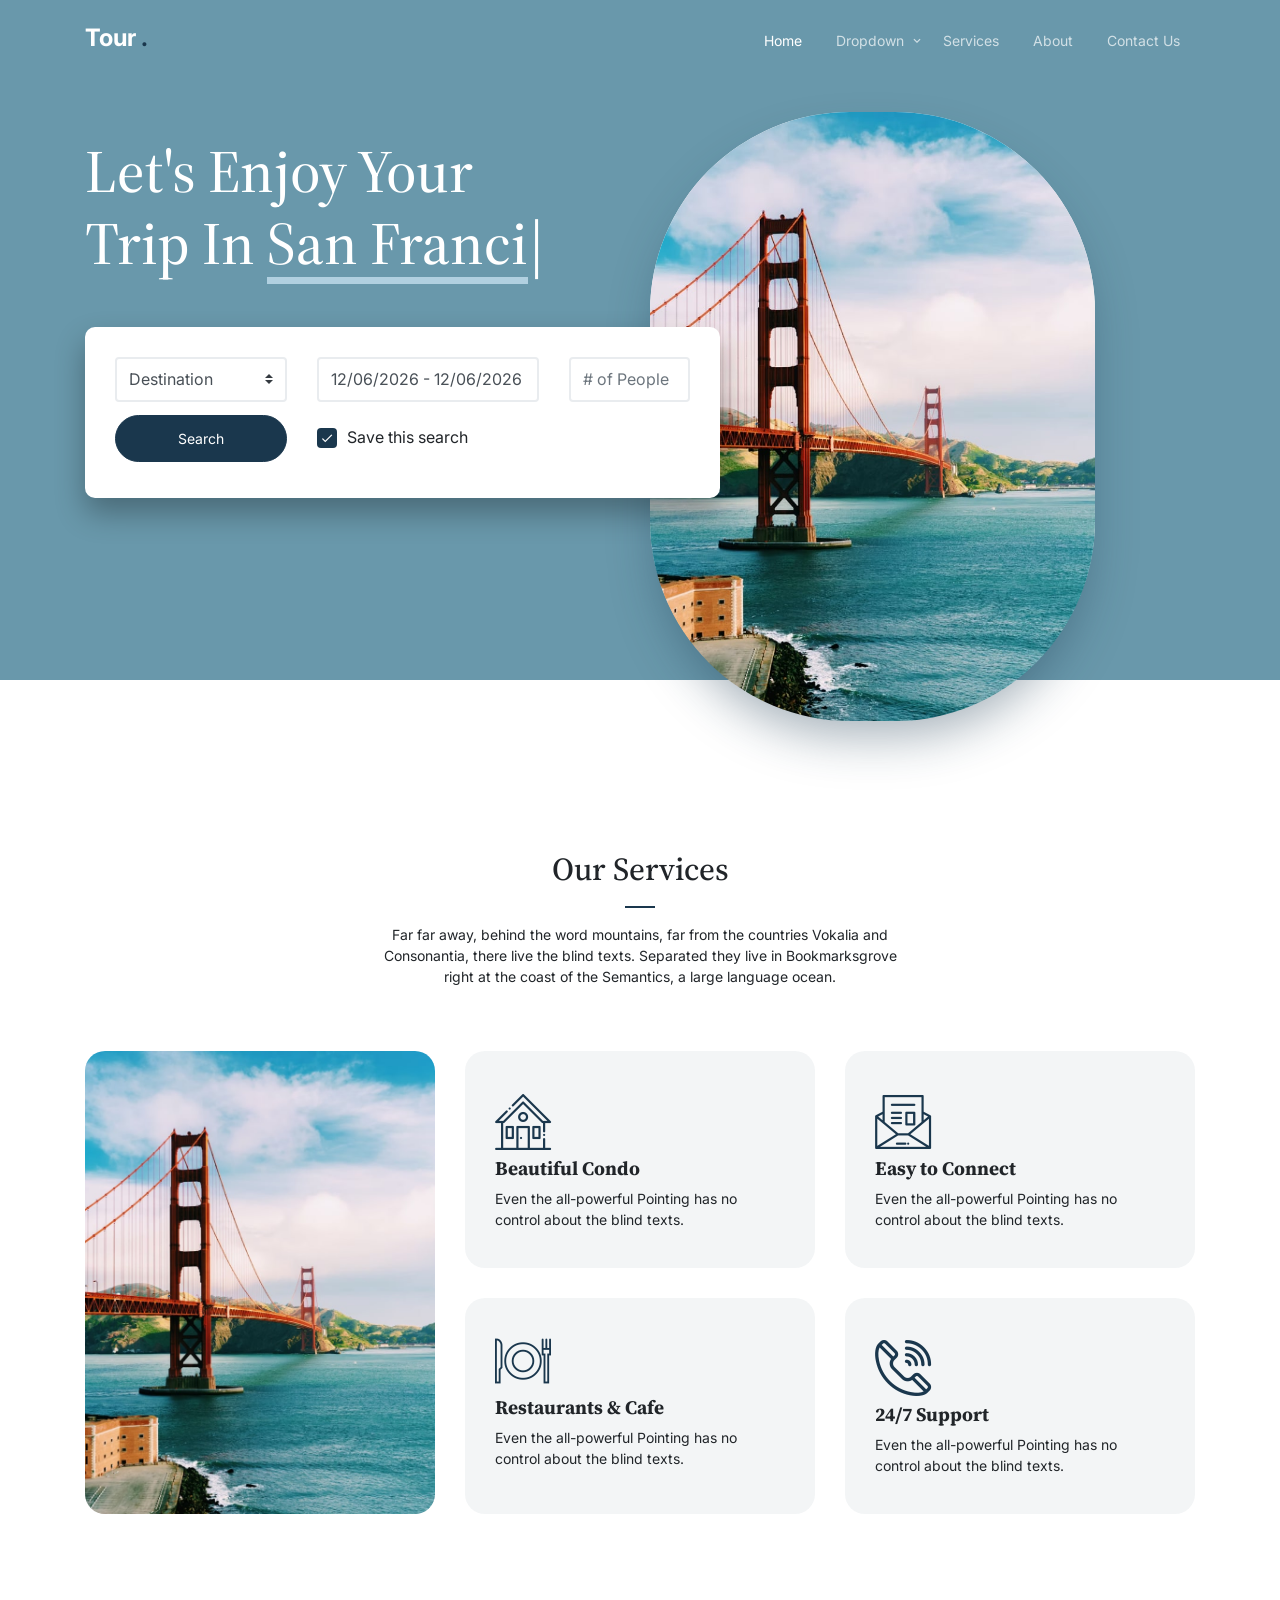
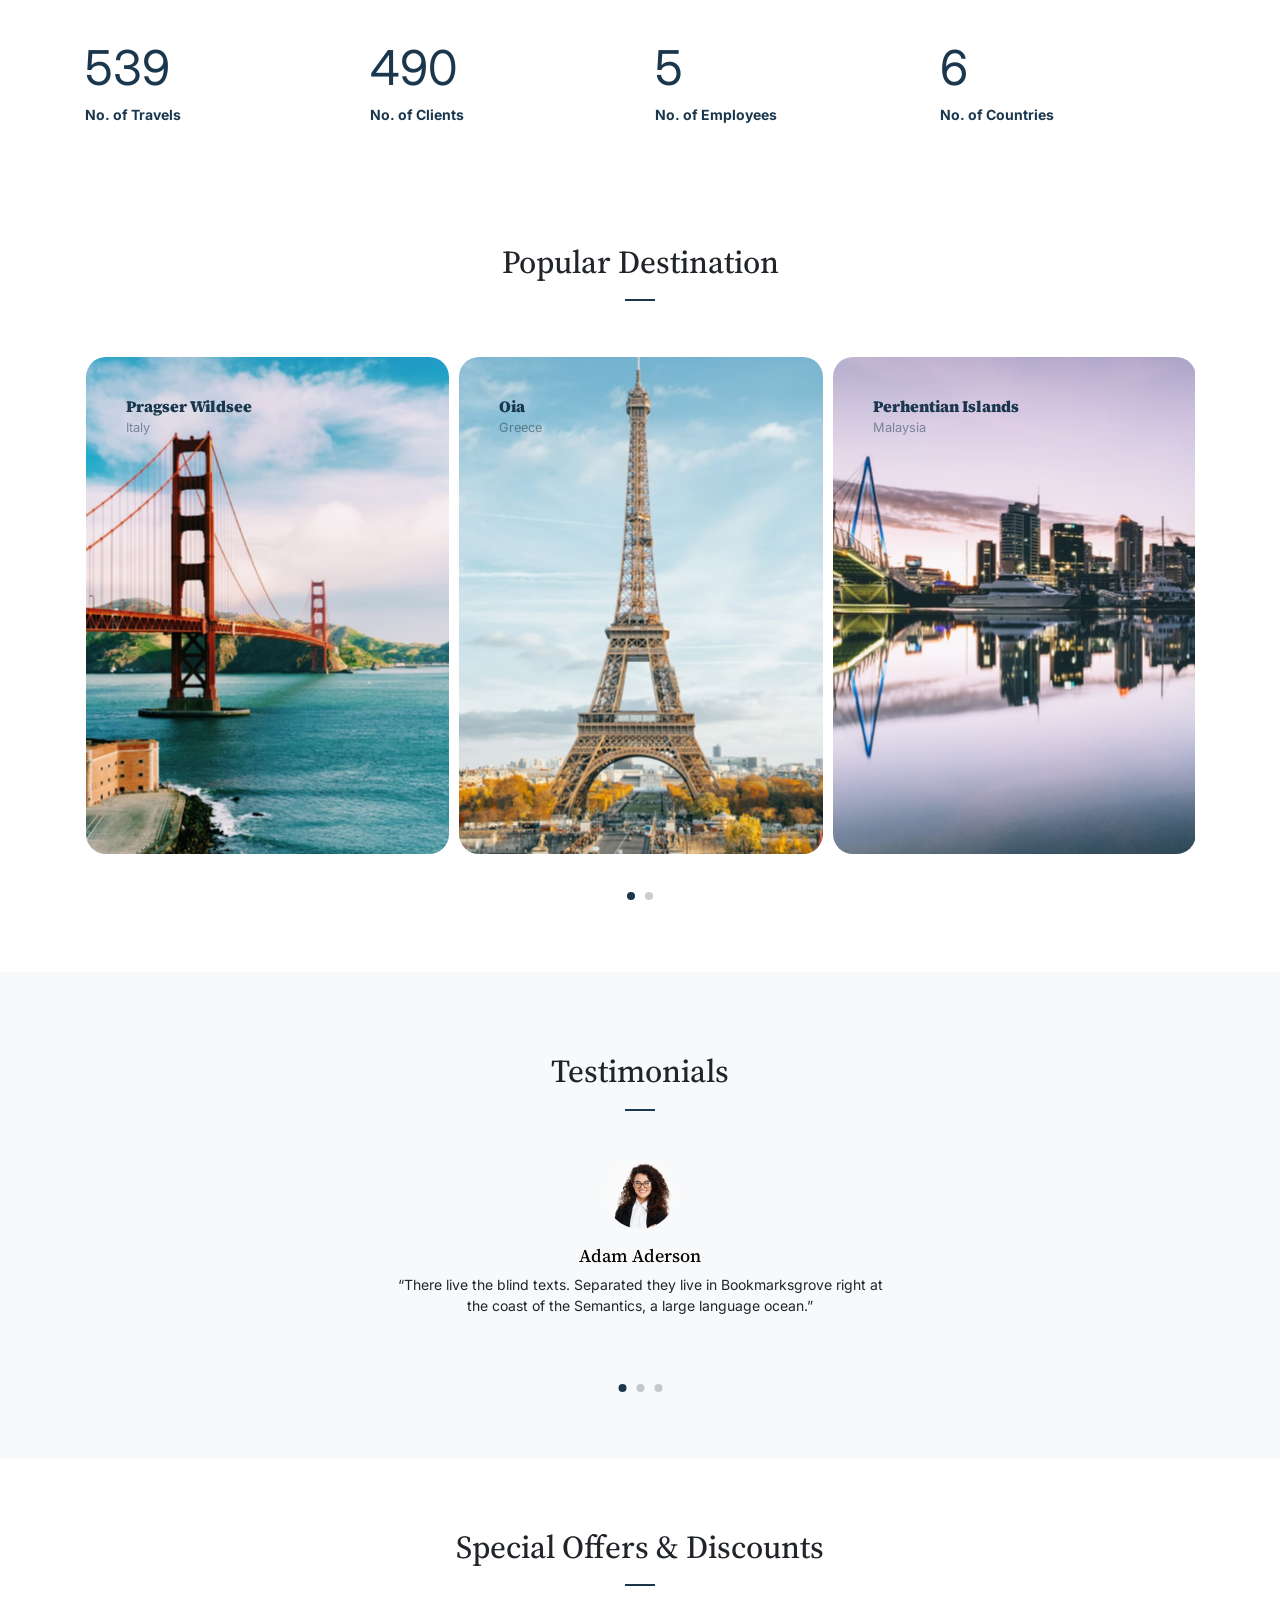
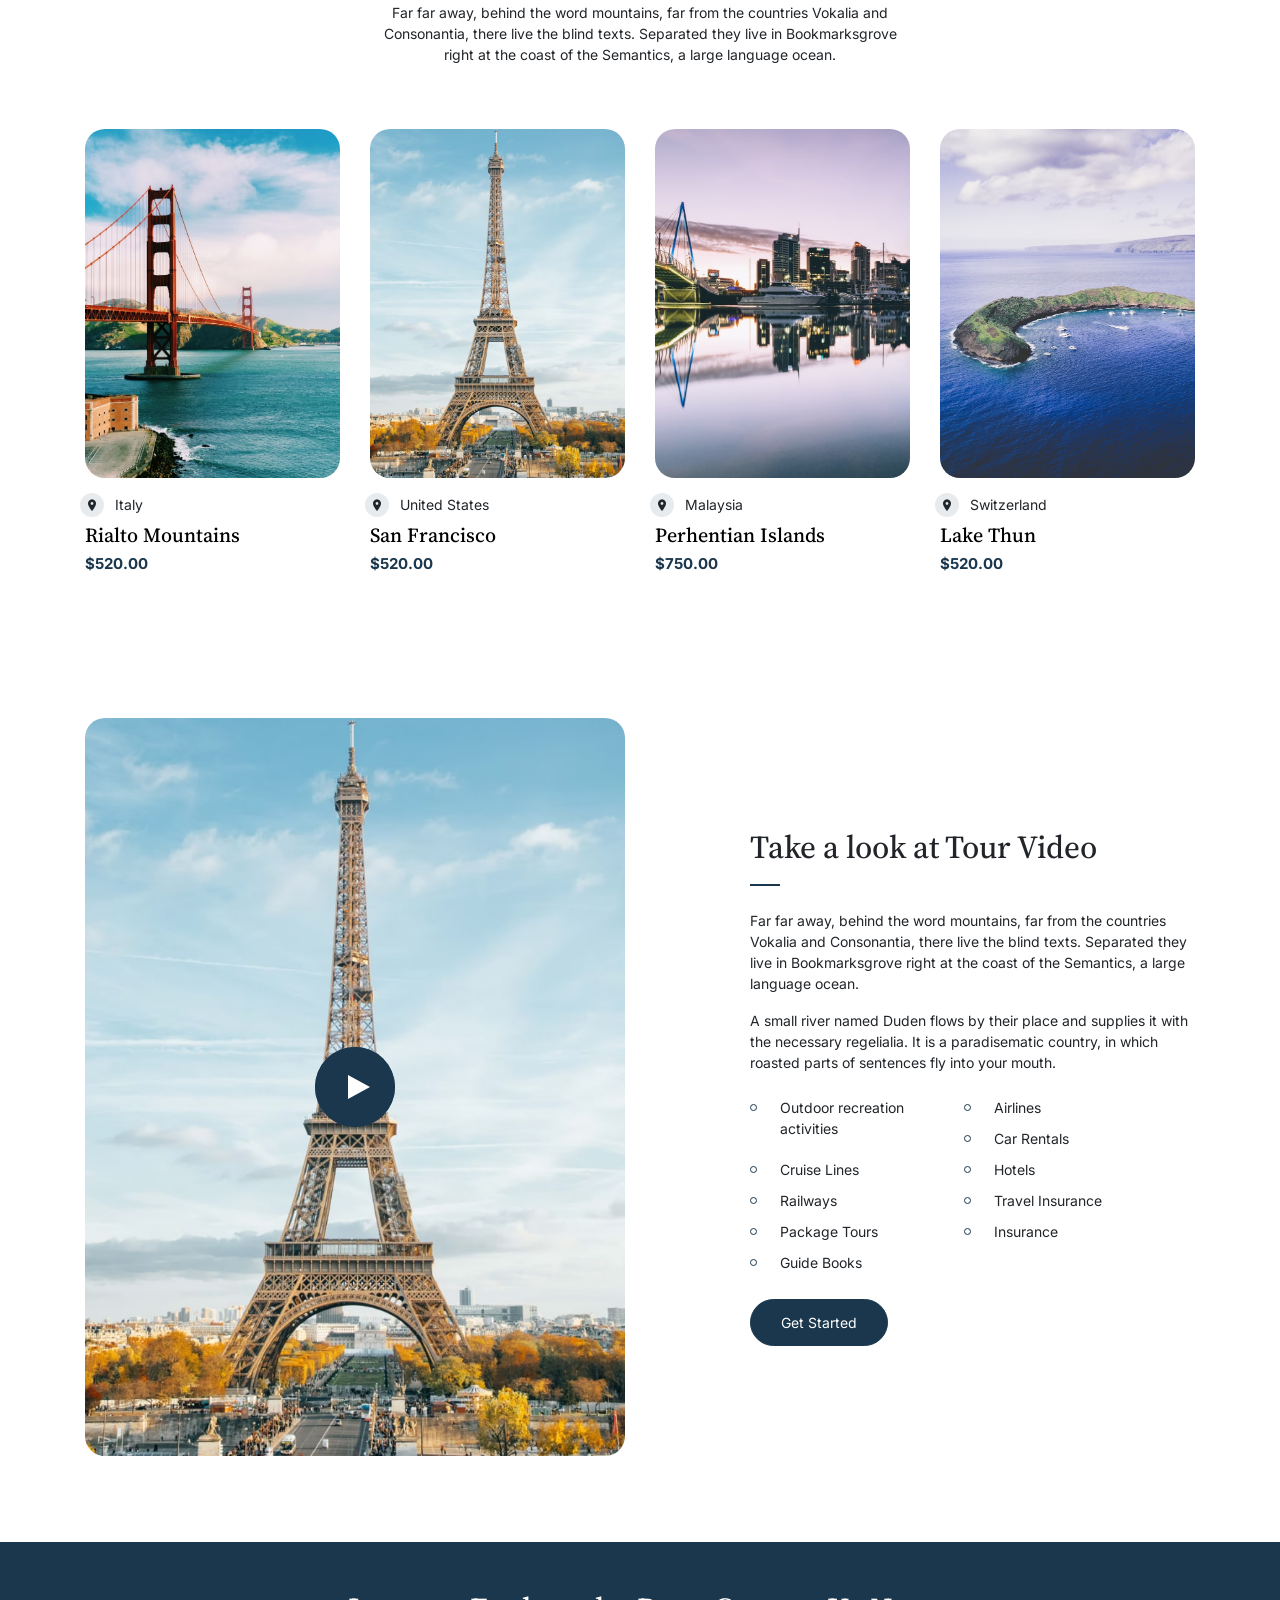
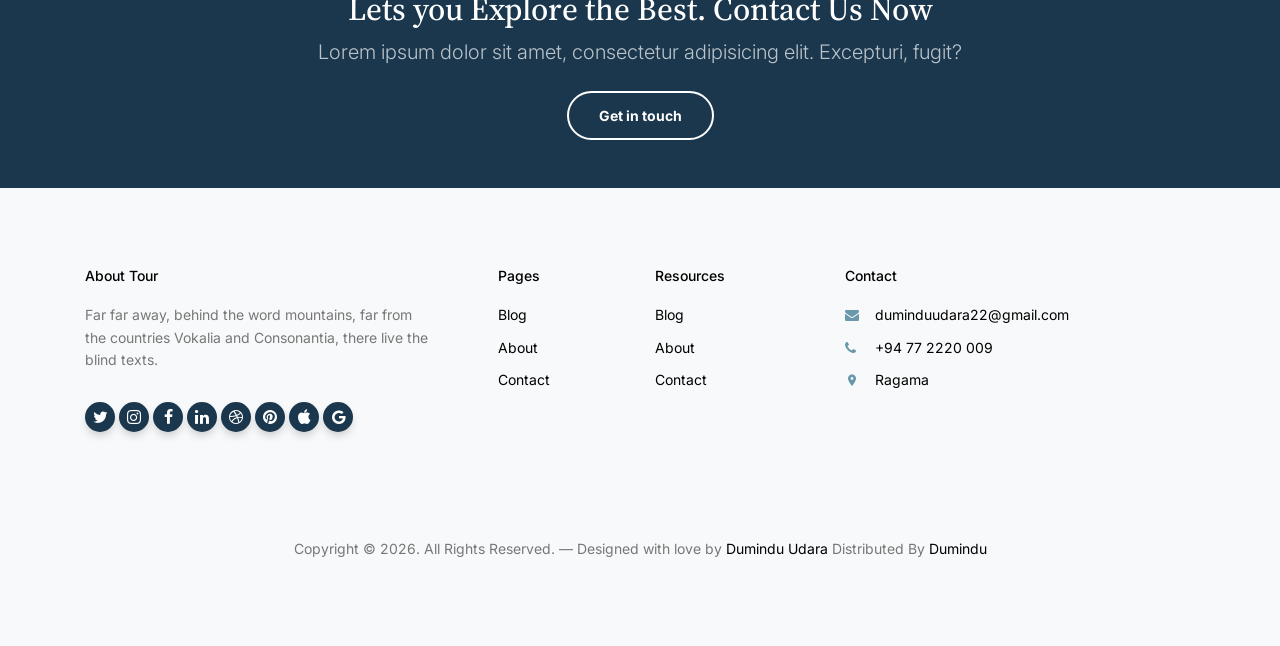
==== index.html @ 2a4675a2 "hacktoberfest" ====
<!-- /*
* Template Name: Tour
* Template Author: Untree.co
* Tempalte URI: https://untree.co/
* License: https://creativecommons.org/licenses/by/3.0/
*/ -->
<!doctype html>
<html lang="en">

<head>
	<meta charset="utf-8">
	<meta name="viewport" content="width=device-width, initial-scale=1, shrink-to-fit=no">
	<meta name="author" content="Untree.co">
	<link rel="shortcut icon" href="favicon.png">

	<meta name="description" content="" />
	<meta name="keywords" content="bootstrap, bootstrap4" />

	<link rel="preconnect" href="https://fonts.googleapis.com">
	<link rel="preconnect" href="https://fonts.gstatic.com" crossorigin>
	<link
		href="https://fonts.googleapis.com/css2?family=Inter:wght@400;700&family=Source+Serif+Pro:wght@400;700&display=swap"
		rel="stylesheet">

	<link rel="stylesheet" href="css/bootstrap.min.css">
	<link rel="stylesheet" href="css/owl.carousel.min.css">
	<link rel="stylesheet" href="css/owl.theme.default.min.css">
	<link rel="stylesheet" href="css/jquery.fancybox.min.css">
	<link rel="stylesheet" href="fonts/icomoon/style.css">
	<link rel="stylesheet" href="fonts/flaticon/font/flaticon.css">
	<link rel="stylesheet" href="css/daterangepicker.css">
	<link rel="stylesheet" href="css/aos.css">
	<link rel="stylesheet" href="css/style.css">

	<title>Travel Agency</title>
</head>

<body>


	<div class="site-mobile-menu site-navbar-target">
		<div class="site-mobile-menu-header">
			<div class="site-mobile-menu-close">
				<span class="icofont-close js-menu-toggle"></span>
			</div>
		</div>
		<div class="site-mobile-menu-body"></div>
	</div>

	<nav class="site-nav">
		<div class="container">
			<div class="site-navigation">
				<a href="index.html" class="logo m-0">Tour <span class="text-primary">.</span></a>

				<ul class="js-clone-nav d-none d-lg-inline-block text-left site-menu float-right">
					<li class="active"><a href="index.html">Home</a></li>
					<li class="has-children">
						<a href="#">Dropdown</a>
						<ul class="dropdown">
							<li><a href="elements.html">Elements</a></li>
							<li><a href="#">Menu One</a></li>
							<li class="has-children">
								<a href="#">Menu Two</a>
								<ul class="dropdown">
									<li><a href="#">Sub Menu One</a></li>
									<li><a href="#">Sub Menu Two</a></li>
									<li><a href="#">Sub Menu Three</a></li>
								</ul>
							</li>
							<li><a href="#">Menu Three</a></li>
						</ul>
					</li>
					<li><a href="services.html">Services</a></li>
					<li><a href="about.html">About</a></li>
					<li><a href="contact.html">Contact Us</a></li>
				</ul>

				<a href="#"
					class="burger ml-auto float-right site-menu-toggle js-menu-toggle d-inline-block d-lg-none light"
					data-toggle="collapse" data-target="#main-navbar">
					<span></span>
				</a>

			</div>
		</div>
	</nav>


	<div class="hero">
		<div class="container">
			<div class="row align-items-center">
				<div class="col-lg-7">
					<div class="intro-wrap">
						<h1 class="mb-5"><span class="d-block">Let's Enjoy Your</span> Trip In <span
								class="typed-words"></span></h1>

						<div class="row">
							<div class="col-12">
								<form class="form">
									<div class="row mb-2">
										<div class="col-sm-12 col-md-6 mb-3 mb-lg-0 col-lg-4">
											<select name="" id="" class="form-control custom-select">
												<option value="">Destination</option>
												<option value="">Peru</option>
												<option value="">Japan</option>
												<option value="">Thailand</option>
												<option value="">Brazil</option>
												<option value="">United States</option>
												<option value="">Israel</option>
												<option value="">China</option>
												<option value="">Russia</option>
											</select>
										</div>
										<div class="col-sm-12 col-md-6 mb-3 mb-lg-0 col-lg-5">
											<input type="text" class="form-control" name="daterange">
										</div>
										<div class="col-sm-12 col-md-6 mb-3 mb-lg-0 col-lg-3">
											<input type="text" class="form-control" placeholder="# of People">
										</div>

									</div>
									<div class="row align-items-center">
										<div class="col-sm-12 col-md-6 mb-3 mb-lg-0 col-lg-4">
											<input type="submit" class="btn btn-primary btn-block" value="Search">
										</div>
										<div class="col-lg-8">
											<label class="control control--checkbox mt-3">
												<span class="caption">Save this search</span>
												<input type="checkbox" checked="checked" />
												<div class="control__indicator"></div>
											</label>
										</div>
									</div>
								</form>
							</div>
						</div>
					</div>
				</div>
				<div class="col-lg-5">
					<div class="slides">
						<img src="images/hero-slider-1.jpg" alt="Image" class="img-fluid active">
						<img src="images/hero-slider-2.jpg" alt="Image" class="img-fluid">
						<img src="images/hero-slider-3.jpg" alt="Image" class="img-fluid">
						<img src="images/hero-slider-4.jpg" alt="Image" class="img-fluid">
						<img src="images/hero-slider-5.jpg" alt="Image" class="img-fluid">
					</div>
				</div>
			</div>
		</div>
	</div>


	<div class="untree_co-section">
		<div class="container">
			<div class="row mb-5 justify-content-center">
				<div class="col-lg-6 text-center">
					<h2 class="section-title text-center mb-3">Our Services</h2>
					<p>Far far away, behind the word mountains, far from the countries Vokalia and Consonantia, there
						live the blind texts. Separated they live in Bookmarksgrove right at the coast of the Semantics,
						a large language ocean.</p>
				</div>
			</div>
			<div class="row align-items-stretch">
				<div class="col-lg-4 order-lg-1">
					<div class="h-100">
						<div class="frame h-100">
							<div class="feature-img-bg h-100"
								style="background-image: url('images/hero-slider-1.jpg');"></div>
						</div>
					</div>
				</div>

				<div class="col-6 col-sm-6 col-lg-4 feature-1-wrap d-md-flex flex-md-column order-lg-1">

					<div class="feature-1 d-md-flex">
						<div class="align-self-center">
							<span class="flaticon-house display-4 text-primary"></span>
							<h3>Beautiful Condo</h3>
							<p class="mb-0">Even the all-powerful Pointing has no control about the blind texts.</p>
						</div>
					</div>

					<div class="feature-1 ">
						<div class="align-self-center">
							<span class="flaticon-restaurant display-4 text-primary"></span>
							<h3>Restaurants & Cafe</h3>
							<p class="mb-0">Even the all-powerful Pointing has no control about the blind texts.</p>
						</div>
					</div>

				</div>

				<div class="col-6 col-sm-6 col-lg-4 feature-1-wrap d-md-flex flex-md-column order-lg-3">

					<div class="feature-1 d-md-flex">
						<div class="align-self-center">
							<span class="flaticon-mail display-4 text-primary"></span>
							<h3>Easy to Connect</h3>
							<p class="mb-0">Even the all-powerful Pointing has no control about the blind texts.</p>
						</div>
					</div>

					<div class="feature-1 d-md-flex">
						<div class="align-self-center">
							<span class="flaticon-phone-call display-4 text-primary"></span>
							<h3>24/7 Support</h3>
							<p class="mb-0">Even the all-powerful Pointing has no control about the blind texts.</p>
						</div>
					</div>

				</div>

			</div>
		</div>
	</div>

	<div class="untree_co-section count-numbers py-5">
		<div class="container">
			<div class="row">
				<div class="col-6 col-sm-6 col-md-6 col-lg-3">
					<div class="counter-wrap">
						<div class="counter">
							<span class="" data-number="9313">0</span>
						</div>
						<span class="caption">No. of Travels</span>
					</div>
				</div>
				<div class="col-6 col-sm-6 col-md-6 col-lg-3">
					<div class="counter-wrap">
						<div class="counter">
							<span class="" data-number="8492">0</span>
						</div>
						<span class="caption">No. of Clients</span>
					</div>
				</div>
				<div class="col-6 col-sm-6 col-md-6 col-lg-3">
					<div class="counter-wrap">
						<div class="counter">
							<span class="" data-number="100">0</span>
						</div>
						<span class="caption">No. of Employees</span>
					</div>
				</div>
				<div class="col-6 col-sm-6 col-md-6 col-lg-3">
					<div class="counter-wrap">
						<div class="counter">
							<span class="" data-number="120">0</span>
						</div>
						<span class="caption">No. of Countries</span>
					</div>
				</div>
			</div>
		</div>
	</div>



	<div class="untree_co-section">
		<div class="container">
			<div class="row text-center justify-content-center mb-5">
				<div class="col-lg-7">
					<h2 class="section-title text-center">Popular Destination</h2>
				</div>
			</div>

			<div class="owl-carousel owl-3-slider">

				<div class="item">
					<a class="media-thumb" href="images/hero-slider-1.jpg" data-fancybox="gallery">
						<div class="media-text">
							<h3>Pragser Wildsee</h3>
							<span class="location">Italy</span>
						</div>
						<img src="images/hero-slider-1.jpg" alt="Image" class="img-fluid">
					</a>
				</div>

				<div class="item">
					<a class="media-thumb" href="images/hero-slider-2.jpg" data-fancybox="gallery">
						<div class="media-text">
							<h3>Oia</h3>
							<span class="location">Greece</span>
						</div>
						<img src="images/hero-slider-2.jpg" alt="Image" class="img-fluid">
					</a>
				</div>

				<div class="item">
					<a class="media-thumb" href="images/hero-slider-3.jpg" data-fancybox="gallery">
						<div class="media-text">
							<h3>Perhentian Islands</h3>
							<span class="location">Malaysia</span>
						</div>
						<img src="images/hero-slider-3.jpg" alt="Image" class="img-fluid">
					</a>
				</div>


				<div class="item">
					<a class="media-thumb" href="images/hero-slider-4.jpg" data-fancybox="gallery">
						<div class="media-text">
							<h3>Rialto Bridge</h3>
							<span class="location">Italy</span>
						</div>
						<img src="images/hero-slider-4.jpg" alt="Image" class="img-fluid">
					</a>
				</div>

				<div class="item">
					<a class="media-thumb" href="images/hero-slider-5.jpg" data-fancybox="gallery">
						<div class="media-text">
							<h3>San Francisco, United States</h3>
							<span class="location">United States</span>
						</div>
						<img src="images/hero-slider-5.jpg" alt="Image" class="img-fluid">
					</a>
				</div>

				<div class="item">
					<a class="media-thumb" href="images/hero-slider-1.jpg" data-fancybox="gallery">
						<div class="media-text">
							<h3>Lake Thun</h3>
							<span class="location">Switzerland</span>
						</div>
						<img src="images/hero-slider-2.jpg" alt="Image" class="img-fluid">
					</a>
				</div>

			</div>

		</div>
	</div>


	<div class="untree_co-section testimonial-section mt-5">
		<div class="container">
			<div class="row justify-content-center">
				<div class="col-lg-7 text-center">
					<h2 class="section-title text-center mb-5">Testimonials</h2>

					<div class="owl-single owl-carousel no-nav">
						<div class="testimonial mx-auto">
							<figure class="img-wrap">
								<img src="images/person_2.jpg" alt="Image" class="img-fluid">
							</figure>
							<h3 class="name">Adam Aderson</h3>
							<blockquote>
								<p>&ldquo;There live the blind texts. Separated they live in Bookmarksgrove right at the
									coast of the Semantics, a large language ocean.&rdquo;</p>
							</blockquote>
						</div>

						<div class="testimonial mx-auto">
							<figure class="img-wrap">
								<img src="images/person_3.jpg" alt="Image" class="img-fluid">
							</figure>
							<h3 class="name">Lukas Devlin</h3>
							<blockquote>
								<p>&ldquo;There live the blind texts. Separated they live in Bookmarksgrove right at the
									coast of the Semantics, a large language ocean.&rdquo;</p>
							</blockquote>
						</div>

						<div class="testimonial mx-auto">
							<figure class="img-wrap">
								<img src="images/person_4.jpg" alt="Image" class="img-fluid">
							</figure>
							<h3 class="name">Kayla Bryant</h3>
							<blockquote>
								<p>&ldquo;There live the blind texts. Separated they live in Bookmarksgrove right at the
									coast of the Semantics, a large language ocean.&rdquo;</p>
							</blockquote>
						</div>

					</div>

				</div>
			</div>
		</div>
	</div>


	<div class="untree_co-section">
		<div class="container">
			<div class="row justify-content-center text-center mb-5">
				<div class="col-lg-6">
					<h2 class="section-title text-center mb-3">Special Offers &amp; Discounts</h2>
					<p>Far far away, behind the word mountains, far from the countries Vokalia and Consonantia, there
						live the blind texts. Separated they live in Bookmarksgrove right at the coast of the Semantics,
						a large language ocean.</p>
				</div>
			</div>
			<div class="row">
				<div class="col-6 col-sm-6 col-md-6 col-lg-3 mb-4 mb-lg-0">
					<div class="media-1">
						<a href="#" class="d-block mb-3"><img src="images/hero-slider-1.jpg" alt="Image"
								class="img-fluid"></a>
						<span class="d-flex align-items-center loc mb-2">
							<span class="icon-room mr-3"></span>
							<span>Italy</span>
						</span>
						<div class="d-flex align-items-center">
							<div>
								<h3><a href="#">Rialto Mountains</a></h3>
								<div class="price ml-auto">
									<span>$520.00</span>
								</div>
							</div>

						</div>

					</div>
				</div>
				<div class="col-6 col-sm-6 col-md-6 col-lg-3 mb-4 mb-lg-0">
					<div class="media-1">
						<a href="#" class="d-block mb-3"><img src="images/hero-slider-2.jpg" alt="Image"
								class="img-fluid"></a>
						<span class="d-flex align-items-center loc mb-2">
							<span class="icon-room mr-3"></span>
							<span>United States</span>
						</span>
						<div class="d-flex align-items-center">
							<div>
								<h3><a href="#">San Francisco</a></h3>
								<div class="price ml-auto">
									<span>$520.00</span>
								</div>
							</div>

						</div>

					</div>
				</div>
				<div class="col-6 col-sm-6 col-md-6 col-lg-3 mb-4 mb-lg-0">
					<div class="media-1">
						<a href="#" class="d-block mb-3"><img src="images/hero-slider-3.jpg" alt="Image"
								class="img-fluid"></a>
						<span class="d-flex align-items-center loc mb-2">
							<span class="icon-room mr-3"></span>
							<span>Malaysia</span>
						</span>
						<div class="d-flex align-items-center">
							<div>
								<h3><a href="#">Perhentian Islands</a></h3>
								<div class="price ml-auto">
									<span>$750.00</span>
								</div>
							</div>

						</div>

					</div>
				</div>
				<div class="col-6 col-sm-6 col-md-6 col-lg-3 mb-4 mb-lg-0">
					<div class="media-1">
						<a href="#" class="d-block mb-3"><img src="images/hero-slider-4.jpg" alt="Image"
								class="img-fluid"></a>

						<span class="d-flex align-items-center loc mb-2">
							<span class="icon-room mr-3"></span>
							<span>Switzerland</span>
						</span>

						<div class="d-flex align-items-center">
							<div>
								<h3><a href="#">Lake Thun</a></h3>
								<div class="price ml-auto">
									<span>$520.00</span>
								</div>
							</div>

						</div>

					</div>
				</div>
			</div>
		</div>
	</div>

	<div class="untree_co-section">
		<div class="container">
			<div class="row justify-content-between align-items-center">

				<div class="col-lg-6">
					<figure class="img-play-video">
						<a id="play-video" class="video-play-button" href="https://www.youtube.com/watch?v=mwtbEGNABWU"
							data-fancybox>
							<span></span>
						</a>
						<img src="images/hero-slider-2.jpg" alt="Image" class="img-fluid rounded-20">
					</figure>
				</div>

				<div class="col-lg-5">
					<h2 class="section-title text-left mb-4">Take a look at Tour Video</h2>
					<p>Far far away, behind the word mountains, far from the countries Vokalia and Consonantia, there
						live the blind texts. Separated they live in Bookmarksgrove right at the coast of the Semantics,
						a large language ocean.</p>

					<p class="mb-4">A small river named Duden flows by their place and supplies it with the necessary
						regelialia. It is a paradisematic country, in which roasted parts of sentences fly into your
						mouth.</p>

					<ul class="list-unstyled two-col clearfix">
						<li>Outdoor recreation activities</li>
						<li>Airlines</li>
						<li>Car Rentals</li>
						<li>Cruise Lines</li>
						<li>Hotels</li>
						<li>Railways</li>
						<li>Travel Insurance</li>
						<li>Package Tours</li>
						<li>Insurance</li>
						<li>Guide Books</li>
					</ul>

					<p><a href="#" class="btn btn-primary">Get Started</a></p>


				</div>
			</div>
		</div>
	</div>



	<div class="py-5 cta-section">
		<div class="container">
			<div class="row text-center">
				<div class="col-md-12">
					<h2 class="mb-2 text-white">Lets you Explore the Best. Contact Us Now</h2>
					<p class="mb-4 lead text-white text-white-opacity">Lorem ipsum dolor sit amet, consectetur
						adipisicing elit. Excepturi, fugit?</p>
					<p class="mb-0"><a href="booking.html"
							class="btn btn-outline-white text-white btn-md font-weight-bold">Get in touch</a></p>
				</div>
			</div>
		</div>
	</div>

	<div class="site-footer">
		<div class="inner first">
			<div class="container">
				<div class="row">
					<div class="col-md-6 col-lg-4">
						<div class="widget">
							<h3 class="heading">About Tour</h3>
							<p>Far far away, behind the word mountains, far from the countries Vokalia and Consonantia,
								there live the blind texts.</p>
						</div>
						<div class="widget">
							<ul class="list-unstyled social">
								<li><a href="#"><span class="icon-twitter"></span></a></li>
								<li><a href="#"><span class="icon-instagram"></span></a></li>
								<li><a href="#"><span class="icon-facebook"></span></a></li>
								<li><a href="#"><span class="icon-linkedin"></span></a></li>
								<li><a href="#"><span class="icon-dribbble"></span></a></li>
								<li><a href="#"><span class="icon-pinterest"></span></a></li>
								<li><a href="#"><span class="icon-apple"></span></a></li>
								<li><a href="#"><span class="icon-google"></span></a></li>
							</ul>
						</div>
					</div>
					<div class="col-md-6 col-lg-2 pl-lg-5">
						<div class="widget">
							<h3 class="heading">Pages</h3>
							<ul class="links list-unstyled">
								<li><a href="#">Blog</a></li>
								<li><a href="#">About</a></li>
								<li><a href="#">Contact</a></li>
							</ul>
						</div>
					</div>
					<div class="col-md-6 col-lg-2">
						<div class="widget">
							<h3 class="heading">Resources</h3>
							<ul class="links list-unstyled">
								<li><a href="#">Blog</a></li>
								<li><a href="#">About</a></li>
								<li><a href="#">Contact</a></li>
							</ul>
						</div>
					</div>
					<div class="col-md-6 col-lg-4">
						<div class="widget">
							<h3 class="heading">Contact</h3>
							<ul class="list-unstyled quick-info links">
								<li class="email"><a href="#">duminduudara22@gmail.com</a></li>
								<li class="phone"><a href="#">+94 77 2220 009</a></li>
								<li class="address"><a href="#">Ragama</a></li>
							</ul>
						</div>
					</div>
				</div>
			</div>
		</div>



		<div class="inner dark">
			<div class="container">
				<div class="row text-center">
					<div class="col-md-8 mb-3 mb-md-0 mx-auto">
						<p>Copyright &copy;
							<script>document.write(new Date().getFullYear());</script>. All Rights Reserved. &mdash;
							Designed with love by <a href="https://untree.co" class="link-highlight">Dumindu Udara</a>
							<!-- License information: https://untree.co/license/ -->Distributed By <a
								href="https://themewagon.com" target="_blank">Dumindu</a>
						</p>
					</div>

				</div>
			</div>
		</div>
	</div>

	<div id="overlayer"></div>
	<div class="loader">
		<div class="spinner-border" role="status">
			<span class="sr-only">Loading...</span>
		</div>
	</div>

	<script src="js/jquery-3.4.1.min.js"></script>
	<script src="js/popper.min.js"></script>
	<script src="js/bootstrap.min.js"></script>
	<script src="js/owl.carousel.min.js"></script>
	<script src="js/jquery.animateNumber.min.js"></script>
	<script src="js/jquery.waypoints.min.js"></script>
	<script src="js/jquery.fancybox.min.js"></script>
	<script src="js/aos.js"></script>
	<script src="js/moment.min.js"></script>
	<script src="js/daterangepicker.js"></script>

	<script src="js/typed.js"></script>
	<script>
		$(function () {
			var slides = $('.slides'),
				images = slides.find('img');

			images.each(function (i) {
				$(this).attr('data-id', i + 1);
			})

			var typed = new Typed('.typed-words', {
				strings: ["San Francisco.", " Paris.", " New Zealand.", " Maui.", " London."],
				typeSpeed: 80,
				backSpeed: 80,
				backDelay: 4000,
				startDelay: 1000,
				loop: true,
				showCursor: true,
				preStringTyped: (arrayPos, self) => {
					arrayPos++;
					console.log(arrayPos);
					$('.slides img').removeClass('active');
					$('.slides img[data-id="' + arrayPos + '"]').addClass('active');
				}

			});
		})
	</script>

	<script src="js/custom.js"></script>

</body>

</html>
---- fonts/icomoon/style.css ----
@font-face {
  font-family: 'icomoon';
  src:  url('fonts/icomoon.eot?10si43');
  src:  url('fonts/icomoon.eot?10si43#iefix') format('embedded-opentype'),
    url('fonts/icomoon.ttf?10si43') format('truetype'),
    url('fonts/icomoon.woff?10si43') format('woff'),
    url('fonts/icomoon.svg?10si43#icomoon') format('svg');
  font-weight: normal;
  font-style: normal;
}

[class^="icon-"], [class*=" icon-"] {
  /* use !important to prevent issues with browser extensions that change fonts */
  font-family: 'icomoon' !important;
  speak: none;
  font-style: normal;
  font-weight: normal;
  font-variant: normal;
  text-transform: none;
  line-height: 1;

  /* Better Font Rendering =========== */
  -webkit-font-smoothing: antialiased;
  -moz-osx-font-smoothing: grayscale;
}

.icon-asterisk:before {
  content: "\f069";
}
.icon-plus:before {
  content: "\f067";
}
.icon-question:before {
  content: "\f128";
}
.icon-minus:before {
  content: "\f068";
}
.icon-glass:before {
  content: "\f000";
}
.icon-music:before {
  content: "\f001";
}
.icon-search:before {
  content: "\f002";
}
.icon-envelope-o:before {
  content: "\f003";
}
.icon-heart:before {
  content: "\f004";
}
.icon-star:before {
  content: "\f005";
}
.icon-star-o:before {
  content: "\f006";
}
.icon-user:before {
  content: "\f007";
}
.icon-film:before {
  content: "\f008";
}
.icon-th-large:before {
  content: "\f009";
}
.icon-th:before {
  content: "\f00a";
}
.icon-th-list:before {
  content: "\f00b";
}
.icon-check:before {
  content: "\f00c";
}
.icon-close:before {
  content: "\f00d";
}
.icon-remove:before {
  content: "\f00d";
}
.icon-times:before {
  content: "\f00d";
}
.icon-search-plus:before {
  content: "\f00e";
}
.icon-search-minus:before {
  content: "\f010";
}
.icon-power-off:before {
  content: "\f011";
}
.icon-signal:before {
  content: "\f012";
}
.icon-cog:before {
  content: "\f013";
}
.icon-gear:before {
  content: "\f013";
}
.icon-trash-o:before {
  content: "\f014";
}
.icon-home:before {
  content: "\f015";
}
.icon-file-o:before {
  content: "\f016";
}
.icon-clock-o:before {
  content: "\f017";
}
.icon-road:before {
  content: "\f018";
}
.icon-download:before {
  content: "\f019";
}
.icon-arrow-circle-o-down:before {
  content: "\f01a";
}
.icon-arrow-circle-o-up:before {
  content: "\f01b";
}
.icon-inbox:before {
  content: "\f01c";
}
.icon-play-circle-o:before {
  content: "\f01d";
}
.icon-repeat:before {
  content: "\f01e";
}
.icon-rotate-right:before {
  content: "\f01e";
}
.icon-refresh:before {
  content: "\f021";
}
.icon-list-alt:before {
  content: "\f022";
}
.icon-lock:before {
  content: "\f023";
}
.icon-flag:before {
  content: "\f024";
}
.icon-headphones:before {
  content: "\f025";
}
.icon-volume-off:before {
  content: "\f026";
}
.icon-volume-down:before {
  content: "\f027";
}
.icon-volume-up:before {
  content: "\f028";
}
.icon-qrcode:before {
  content: "\f029";
}
.icon-barcode:before {
  content: "\f02a";
}
.icon-tag:before {
  content: "\f02b";
}
.icon-tags:before {
  content: "\f02c";
}
.icon-book:before {
  content: "\f02d";
}
.icon-bookmark:before {
  content: "\f02e";
}
.icon-print:before {
  content: "\f02f";
}
.icon-camera:before {
  content: "\f030";
}
.icon-font:before {
  content: "\f031";
}
.icon-bold:before {
  content: "\f032";
}
.icon-italic:before {
  content: "\f033";
}
.icon-text-height:before {
  content: "\f034";
}
.icon-text-width:before {
  content: "\f035";
}
.icon-align-left:before {
  content: "\f036";
}
.icon-align-center:before {
  content: "\f037";
}
.icon-align-right:before {
  content: "\f038";
}
.icon-align-justify:before {
  content: "\f039";
}
.icon-list:before {
  content: "\f03a";
}
.icon-dedent:before {
  content: "\f03b";
}
.icon-outdent:before {
  content: "\f03b";
}
.icon-indent:before {
  content: "\f03c";
}
.icon-video-camera:before {
  content: "\f03d";
}
.icon-image:before {
  content: "\f03e";
}
.icon-photo:before {
  content: "\f03e";
}
.icon-picture-o:before {
  content: "\f03e";
}
.icon-pencil:before {
  content: "\f040";
}
.icon-map-marker:before {
  content: "\f041";
}
.icon-adjust:before {
  content: "\f042";
}
.icon-tint:before {
  content: "\f043";
}
.icon-edit:before {
  content: "\f044";
}
.icon-pencil-square-o:before {
  content: "\f044";
}
.icon-share-square-o:before {
  content: "\f045";
}
.icon-check-square-o:before {
  content: "\f046";
}
.icon-arrows:before {
  content: "\f047";
}
.icon-step-backward:before {
  content: "\f048";
}
.icon-fast-backward:before {
  content: "\f049";
}
.icon-backward:before {
  content: "\f04a";
}
.icon-play:before {
  content: "\f04b";
}
.icon-pause:before {
  content: "\f04c";
}
.icon-stop:before {
  content: "\f04d";
}
.icon-forward:before {
  content: "\f04e";
}
.icon-fast-forward:before {
  content: "\f050";
}
.icon-step-forward:before {
  content: "\f051";
}
.icon-eject:before {
  content: "\f052";
}
.icon-chevron-left:before {
  content: "\f053";
}
.icon-chevron-right:before {
  content: "\f054";
}
.icon-plus-circle:before {
  content: "\f055";
}
.icon-minus-circle:before {
  content: "\f056";
}
.icon-times-circle:before {
  content: "\f057";
}
.icon-check-circle:before {
  content: "\f058";
}
.icon-question-circle:before {
  content: "\f059";
}
.icon-info-circle:before {
  content: "\f05a";
}
.icon-crosshairs:before {
  content: "\f05b";
}
.icon-times-circle-o:before {
  content: "\f05c";
}
.icon-check-circle-o:before {
  content: "\f05d";
}
.icon-ban:before {
  content: "\f05e";
}
.icon-arrow-left:before {
  content: "\f060";
}
.icon-arrow-right:before {
  content: "\f061";
}
.icon-arrow-up:before {
  content: "\f062";
}
.icon-arrow-down:before {
  content: "\f063";
}
.icon-mail-forward:before {
  content: "\f064";
}
.icon-share:before {
  content: "\f064";
}
.icon-expand:before {
  content: "\f065";
}
.icon-compress:before {
  content: "\f066";
}
.icon-exclamation-circle:before {
  content: "\f06a";
}
.icon-gift:before {
  content: "\f06b";
}
.icon-leaf:before {
  content: "\f06c";
}
.icon-fire:before {
  content: "\f06d";
}
.icon-eye:before {
  content: "\f06e";
}
.icon-eye-slash:before {
  content: "\f070";
}
.icon-exclamation-triangle:before {
  content: "\f071";
}
.icon-warning:before {
  content: "\f071";
}
.icon-plane:before {
  content: "\f072";
}
.icon-calendar:before {
  content: "\f073";
}
.icon-random:before {
  content: "\f074";
}
.icon-comment:before {
  content: "\f075";
}
.icon-magnet:before {
  content: "\f076";
}
.icon-chevron-up:before {
  content: "\f077";
}
.icon-chevron-down:before {
  content: "\f078";
}
.icon-retweet:before {
  content: "\f079";
}
.icon-shopping-cart:before {
  content: "\f07a";
}
.icon-folder:before {
  content: "\f07b";
}
.icon-folder-open:before {
  content: "\f07c";
}
.icon-arrows-v:before {
  content: "\f07d";
}
.icon-arrows-h:before {
  content: "\f07e";
}
.icon-bar-chart:before {
  content: "\f080";
}
.icon-bar-chart-o:before {
  content: "\f080";
}
.icon-twitter-square:before {
  content: "\f081";
}
.icon-facebook-square:before {
  content: "\f082";
}
.icon-camera-retro:before {
  content: "\f083";
}
.icon-key:before {
  content: "\f084";
}
.icon-cogs:before {
  content: "\f085";
}
.icon-gears:before {
  content: "\f085";
}
.icon-comments:before {
  content: "\f086";
}
.icon-thumbs-o-up:before {
  content: "\f087";
}
.icon-thumbs-o-down:before {
  content: "\f088";
}
.icon-star-half:before {
  content: "\f089";
}
.icon-heart-o:before {
  content: "\f08a";
}
.icon-sign-out:before {
  content: "\f08b";
}
.icon-linkedin-square:before {
  content: "\f08c";
}
.icon-thumb-tack:before {
  content: "\f08d";
}
.icon-external-link:before {
  content: "\f08e";
}
.icon-sign-in:before {
  content: "\f090";
}
.icon-trophy:before {
  content: "\f091";
}
.icon-github-square:before {
  content: "\f092";
}
.icon-upload:before {
  content: "\f093";
}
.icon-lemon-o:before {
  content: "\f094";
}
.icon-phone:before {
  content: "\f095";
}
.icon-square-o:before {
  content: "\f096";
}
.icon-bookmark-o:before {
  content: "\f097";
}
.icon-phone-square:before {
  content: "\f098";
}
.icon-twitter:before {
  content: "\f099";
}
.icon-facebook:before {
  content: "\f09a";
}
.icon-facebook-f:before {
  content: "\f09a";
}
.icon-github:before {
  content: "\f09b";
}
.icon-unlock:before {
  content: "\f09c";
}
.icon-credit-card:before {
  content: "\f09d";
}
.icon-feed:before {
  content: "\f09e";
}
.icon-rss:before {
  content: "\f09e";
}
.icon-hdd-o:before {
  content: "\f0a0";
}
.icon-bullhorn:before {
  content: "\f0a1";
}
.icon-bell-o:before {
  content: "\f0a2";
}
.icon-certificate:before {
  content: "\f0a3";
}
.icon-hand-o-right:before {
  content: "\f0a4";
}
.icon-hand-o-left:before {
  content: "\f0a5";
}
.icon-hand-o-up:before {
  content: "\f0a6";
}
.icon-hand-o-down:before {
  content: "\f0a7";
}
.icon-arrow-circle-left:before {
  content: "\f0a8";
}
.icon-arrow-circle-right:before {
  content: "\f0a9";
}
.icon-arrow-circle-up:before {
  content: "\f0aa";
}
.icon-arrow-circle-down:before {
  content: "\f0ab";
}
.icon-globe:before {
  content: "\f0ac";
}
.icon-wrench:before {
  content: "\f0ad";
}
.icon-tasks:before {
  content: "\f0ae";
}
.icon-filter:before {
  content: "\f0b0";
}
.icon-briefcase:before {
  content: "\f0b1";
}
.icon-arrows-alt:before {
  content: "\f0b2";
}
.icon-group:before {
  content: "\f0c0";
}
.icon-users:before {
  content: "\f0c0";
}
.icon-chain:before {
  content: "\f0c1";
}
.icon-link:before {
  content: "\f0c1";
}
.icon-cloud:before {
  content: "\f0c2";
}
.icon-flask:before {
  content: "\f0c3";
}
.icon-cut:before {
  content: "\f0c4";
}
.icon-scissors:before {
  content: "\f0c4";
}
.icon-copy:before {
  content: "\f0c5";
}
.icon-files-o:before {
  content: "\f0c5";
}
.icon-paperclip:before {
  content: "\f0c6";
}
.icon-floppy-o:before {
  content: "\f0c7";
}
.icon-save:before {
  content: "\f0c7";
}
.icon-square:before {
  content: "\f0c8";
}
.icon-bars:before {
  content: "\f0c9";
}
.icon-navicon:before {
  content: "\f0c9";
}
.icon-reorder:before {
  content: "\f0c9";
}
.icon-list-ul:before {
  content: "\f0ca";
}
.icon-list-ol:before {
  content: "\f0cb";
}
.icon-strikethrough:before {
  content: "\f0cc";
}
.icon-underline:before {
  content: "\f0cd";
}
.icon-table:before {
  content: "\f0ce";
}
.icon-magic:before {
  content: "\f0d0";
}
.icon-truck:before {
  content: "\f0d1";
}
.icon-pinterest:before {
  content: "\f0d2";
}
.icon-pinterest-square:before {
  content: "\f0d3";
}
.icon-google-plus-square:before {
  content: "\f0d4";
}
.icon-google-plus:before {
  content: "\f0d5";
}
.icon-money:before {
  content: "\f0d6";
}
.icon-caret-down:before {
  content: "\f0d7";
}
.icon-caret-up:before {
  content: "\f0d8";
}
.icon-caret-left:before {
  content: "\f0d9";
}
.icon-caret-right:before {
  content: "\f0da";
}
.icon-columns:before {
  content: "\f0db";
}
.icon-sort:before {
  content: "\f0dc";
}
.icon-unsorted:before {
  content: "\f0dc";
}
.icon-sort-desc:before {
  content: "\f0dd";
}
.icon-sort-down:before {
  content: "\f0dd";
}
.icon-sort-asc:before {
  content: "\f0de";
}
.icon-sort-up:before {
  content: "\f0de";
}
.icon-envelope:before {
  content: "\f0e0";
}
.icon-linkedin:before {
  content: "\f0e1";
}
.icon-rotate-left:before {
  content: "\f0e2";
}
.icon-undo:before {
  content: "\f0e2";
}
.icon-gavel:before {
  content: "\f0e3";
}
.icon-legal:before {
  content: "\f0e3";
}
.icon-dashboard:before {
  content: "\f0e4";
}
.icon-tachometer:before {
  content: "\f0e4";
}
.icon-comment-o:before {
  content: "\f0e5";
}
.icon-comments-o:before {
  content: "\f0e6";
}
.icon-bolt:before {
  content: "\f0e7";
}
.icon-flash:before {
  content: "\f0e7";
}
.icon-sitemap:before {
  content: "\f0e8";
}
.icon-umbrella:before {
  content: "\f0e9";
}
.icon-clipboard:before {
  content: "\f0ea";
}
.icon-paste:before {
  content: "\f0ea";
}
.icon-lightbulb-o:before {
  content: "\f0eb";
}
.icon-exchange:before {
  content: "\f0ec";
}
.icon-cloud-download:before {
  content: "\f0ed";
}
.icon-cloud-upload:before {
  content: "\f0ee";
}
.icon-user-md:before {
  content: "\f0f0";
}
.icon-stethoscope:before {
  content: "\f0f1";
}
.icon-suitcase:before {
  content: "\f0f2";
}
.icon-bell:before {
  content: "\f0f3";
}
.icon-coffee:before {
  content: "\f0f4";
}
.icon-cutlery:before {
  content: "\f0f5";
}
.icon-file-text-o:before {
  content: "\f0f6";
}
.icon-building-o:before {
  content: "\f0f7";
}
.icon-hospital-o:before {
  content: "\f0f8";
}
.icon-ambulance:before {
  content: "\f0f9";
}
.icon-medkit:before {
  content: "\f0fa";
}
.icon-fighter-jet:before {
  content: "\f0fb";
}
.icon-beer:before {
  content: "\f0fc";
}
.icon-h-square:before {
  content: "\f0fd";
}
.icon-plus-square:before {
  content: "\f0fe";
}
.icon-angle-double-left:before {
  content: "\f100";
}
.icon-angle-double-right:before {
  content: "\f101";
}
.icon-angle-double-up:before {
  content: "\f102";
}
.icon-angle-double-down:before {
  content: "\f103";
}
.icon-angle-left:before {
  content: "\f104";
}
.icon-angle-right:before {
  content: "\f105";
}
.icon-angle-up:before {
  content: "\f106";
}
.icon-angle-down:before {
  content: "\f107";
}
.icon-desktop:before {
  content: "\f108";
}
.icon-laptop:before {
  content: "\f109";
}
.icon-tablet:before {
  content: "\f10a";
}
.icon-mobile:before {
  content: "\f10b";
}
.icon-mobile-phone:before {
  content: "\f10b";
}
.icon-circle-o:before {
  content: "\f10c";
}
.icon-quote-left:before {
  content: "\f10d";
}
.icon-quote-right:before {
  content: "\f10e";
}
.icon-spinner:before {
  content: "\f110";
}
.icon-circle:before {
  content: "\f111";
}
.icon-mail-reply:before {
  content: "\f112";
}
.icon-reply:before {
  content: "\f112";
}
.icon-github-alt:before {
  content: "\f113";
}
.icon-folder-o:before {
  content: "\f114";
}
.icon-folder-open-o:before {
  content: "\f115";
}
.icon-smile-o:before {
  content: "\f118";
}
.icon-frown-o:before {
  content: "\f119";
}
.icon-meh-o:before {
  content: "\f11a";
}
.icon-gamepad:before {
  content: "\f11b";
}
.icon-keyboard-o:before {
  content: "\f11c";
}
.icon-flag-o:before {
  content: "\f11d";
}
.icon-flag-checkered:before {
  content: "\f11e";
}
.icon-terminal:before {
  content: "\f120";
}
.icon-code:before {
  content: "\f121";
}
.icon-mail-reply-all:before {
  content: "\f122";
}
.icon-reply-all:before {
  content: "\f122";
}
.icon-star-half-empty:before {
  content: "\f123";
}
.icon-star-half-full:before {
  content: "\f123";
}
.icon-star-half-o:before {
  content: "\f123";
}
.icon-location-arrow:before {
  content: "\f124";
}
.icon-crop:before {
  content: "\f125";
}
.icon-code-fork:before {
  content: "\f126";
}
.icon-chain-broken:before {
  content: "\f127";
}
.icon-unlink:before {
  content: "\f127";
}
.icon-info:before {
  content: "\f129";
}
.icon-exclamation:before {
  content: "\f12a";
}
.icon-superscript:before {
  content: "\f12b";
}
.icon-subscript:before {
  content: "\f12c";
}
.icon-eraser:before {
  content: "\f12d";
}
.icon-puzzle-piece:before {
  content: "\f12e";
}
.icon-microphone:before {
  content: "\f130";
}
.icon-microphone-slash:before {
  content: "\f131";
}
.icon-shield:before {
  content: "\f132";
}
.icon-calendar-o:before {
  content: "\f133";
}
.icon-fire-extinguisher:before {
  content: "\f134";
}
.icon-rocket:before {
  content: "\f135";
}
.icon-maxcdn:before {
  content: "\f136";
}
.icon-chevron-circle-left:before {
  content: "\f137";
}
.icon-chevron-circle-right:before {
  content: "\f138";
}
.icon-chevron-circle-up:before {
  content: "\f139";
}
.icon-chevron-circle-down:before {
  content: "\f13a";
}
.icon-html5:before {
  content: "\f13b";
}
.icon-css3:before {
  content: "\f13c";
}
.icon-anchor:before {
  content: "\f13d";
}
.icon-unlock-alt:before {
  content: "\f13e";
}
.icon-bullseye:before {
  content: "\f140";
}
.icon-ellipsis-h:before {
  content: "\f141";
}
.icon-ellipsis-v:before {
  content: "\f142";
}
.icon-rss-square:before {
  content: "\f143";
}
.icon-play-circle:before {
  content: "\f144";
}
.icon-ticket:before {
  content: "\f145";
}
.icon-minus-square:before {
  content: "\f146";
}
.icon-minus-square-o:before {
  content: "\f147";
}
.icon-level-up:before {
  content: "\f148";
}
.icon-level-down:before {
  content: "\f149";
}
.icon-check-square:before {
  content: "\f14a";
}
.icon-pencil-square:before {
  content: "\f14b";
}
.icon-external-link-square:before {
  content: "\f14c";
}
.icon-share-square:before {
  content: "\f14d";
}
.icon-compass:before {
  content: "\f14e";
}
.icon-caret-square-o-down:before {
  content: "\f150";
}
.icon-toggle-down:before {
  content: "\f150";
}
.icon-caret-square-o-up:before {
  content: "\f151";
}
.icon-toggle-up:before {
  content: "\f151";
}
.icon-caret-square-o-right:before {
  content: "\f152";
}
.icon-toggle-right:before {
  content: "\f152";
}
.icon-eur:before {
  content: "\f153";
}
.icon-euro:before {
  content: "\f153";
}
.icon-gbp:before {
  content: "\f154";
}
.icon-dollar:before {
  content: "\f155";
}
.icon-usd:before {
  content: "\f155";
}
.icon-inr:before {
  content: "\f156";
}
.icon-rupee:before {
  content: "\f156";
}
.icon-cny:before {
  content: "\f157";
}
.icon-jpy:before {
  content: "\f157";
}
.icon-rmb:before {
  content: "\f157";
}
.icon-yen:before {
  content: "\f157";
}
.icon-rouble:before {
  content: "\f158";
}
.icon-rub:before {
  content: "\f158";
}
.icon-ruble:before {
  content: "\f158";
}
.icon-krw:before {
  content: "\f159";
}
.icon-won:before {
  content: "\f159";
}
.icon-bitcoin:before {
  content: "\f15a";
}
.icon-btc:before {
  content: "\f15a";
}
.icon-file:before {
  content: "\f15b";
}
.icon-file-text:before {
  content: "\f15c";
}
.icon-sort-alpha-asc:before {
  content: "\f15d";
}
.icon-sort-alpha-desc:before {
  content: "\f15e";
}
.icon-sort-amount-asc:before {
  content: "\f160";
}
.icon-sort-amount-desc:before {
  content: "\f161";
}
.icon-sort-numeric-asc:before {
  content: "\f162";
}
.icon-sort-numeric-desc:before {
  content: "\f163";
}
.icon-thumbs-up:before {
  content: "\f164";
}
.icon-thumbs-down:before {
  content: "\f165";
}
.icon-youtube-square:before {
  content: "\f166";
}
.icon-youtube:before {
  content: "\f167";
}
.icon-xing:before {
  content: "\f168";
}
.icon-xing-square:before {
  content: "\f169";
}
.icon-youtube-play:before {
  content: "\f16a";
}
.icon-dropbox:before {
  content: "\f16b";
}
.icon-stack-overflow:before {
  content: "\f16c";
}
.icon-instagram:before {
  content: "\f16d";
}
.icon-flickr:before {
  content: "\f16e";
}
.icon-adn:before {
  content: "\f170";
}
.icon-bitbucket:before {
  content: "\f171";
}
.icon-bitbucket-square:before {
  content: "\f172";
}
.icon-tumblr:before {
  content: "\f173";
}
.icon-tumblr-square:before {
  content: "\f174";
}
.icon-long-arrow-down:before {
  content: "\f175";
}
.icon-long-arrow-up:before {
  content: "\f176";
}
.icon-long-arrow-left:before {
  content: "\f177";
}
.icon-long-arrow-right:before {
  content: "\f178";
}
.icon-apple:before {
  content: "\f179";
}
.icon-windows:before {
  content: "\f17a";
}
.icon-android:before {
  content: "\f17b";
}
.icon-linux:before {
  content: "\f17c";
}
.icon-dribbble:before {
  content: "\f17d";
}
.icon-skype:before {
  content: "\f17e";
}
.icon-foursquare:before {
  content: "\f180";
}
.icon-trello:before {
  content: "\f181";
}
.icon-female:before {
  content: "\f182";
}
.icon-male:before {
  content: "\f183";
}
.icon-gittip:before {
  content: "\f184";
}
.icon-gratipay:before {
  content: "\f184";
}
.icon-sun-o:before {
  content: "\f185";
}
.icon-moon-o:before {
  content: "\f186";
}
.icon-archive:before {
  content: "\f187";
}
.icon-bug:before {
  content: "\f188";
}
.icon-vk:before {
  content: "\f189";
}
.icon-weibo:before {
  content: "\f18a";
}
.icon-renren:before {
  content: "\f18b";
}
.icon-pagelines:before {
  content: "\f18c";
}
.icon-stack-exchange:before {
  content: "\f18d";
}
.icon-arrow-circle-o-right:before {
  content: "\f18e";
}
.icon-arrow-circle-o-left:before {
  content: "\f190";
}
.icon-caret-square-o-left:before {
  content: "\f191";
}
.icon-toggle-left:before {
  content: "\f191";
}
.icon-dot-circle-o:before {
  content: "\f192";
}
.icon-wheelchair:before {
  content: "\f193";
}
.icon-vimeo-square:before {
  content: "\f194";
}
.icon-try:before {
  content: "\f195";
}
.icon-turkish-lira:before {
  content: "\f195";
}
.icon-plus-square-o:before {
  content: "\f196";
}
.icon-space-shuttle:before {
  content: "\f197";
}
.icon-slack:before {
  content: "\f198";
}
.icon-envelope-square:before {
  content: "\f199";
}
.icon-wordpress:before {
  content: "\f19a";
}
.icon-openid:before {
  content: "\f19b";
}
.icon-bank:before {
  content: "\f19c";
}
.icon-institution:before {
  content: "\f19c";
}
.icon-university:before {
  content: "\f19c";
}
.icon-graduation-cap:before {
  content: "\f19d";
}
.icon-mortar-board:before {
  content: "\f19d";
}
.icon-yahoo:before {
  content: "\f19e";
}
.icon-google:before {
  content: "\f1a0";
}
.icon-reddit:before {
  content: "\f1a1";
}
.icon-reddit-square:before {
  content: "\f1a2";
}
.icon-stumbleupon-circle:before {
  content: "\f1a3";
}
.icon-stumbleupon:before {
  content: "\f1a4";
}
.icon-delicious:before {
  content: "\f1a5";
}
.icon-digg:before {
  content: "\f1a6";
}
.icon-pied-piper-pp:before {
  content: "\f1a7";
}
.icon-pied-piper-alt:before {
  content: "\f1a8";
}
.icon-drupal:before {
  content: "\f1a9";
}
.icon-joomla:before {
  content: "\f1aa";
}
.icon-language:before {
  content: "\f1ab";
}
.icon-fax:before {
  content: "\f1ac";
}
.icon-building:before {
  content: "\f1ad";
}
.icon-child:before {
  content: "\f1ae";
}
.icon-paw:before {
  content: "\f1b0";
}
.icon-spoon:before {
  content: "\f1b1";
}
.icon-cube:before {
  content: "\f1b2";
}
.icon-cubes:before {
  content: "\f1b3";
}
.icon-behance:before {
  content: "\f1b4";
}
.icon-behance-square:before {
  content: "\f1b5";
}
.icon-steam:before {
  content: "\f1b6";
}
.icon-steam-square:before {
  content: "\f1b7";
}
.icon-recycle:before {
  content: "\f1b8";
}
.icon-automobile:before {
  content: "\f1b9";
}
.icon-car:before {
  content: "\f1b9";
}
.icon-cab:before {
  content: "\f1ba";
}
.icon-taxi:before {
  content: "\f1ba";
}
.icon-tree:before {
  content: "\f1bb";
}
.icon-spotify:before {
  content: "\f1bc";
}
.icon-deviantart:before {
  content: "\f1bd";
}
.icon-soundcloud:before {
  content: "\f1be";
}
.icon-database:before {
  content: "\f1c0";
}
.icon-file-pdf-o:before {
  content: "\f1c1";
}
.icon-file-word-o:before {
  content: "\f1c2";
}
.icon-file-excel-o:before {
  content: "\f1c3";
}
.icon-file-powerpoint-o:before {
  content: "\f1c4";
}
.icon-file-image-o:before {
  content: "\f1c5";
}
.icon-file-photo-o:before {
  content: "\f1c5";
}
.icon-file-picture-o:before {
  content: "\f1c5";
}
.icon-file-archive-o:before {
  content: "\f1c6";
}
.icon-file-zip-o:before {
  content: "\f1c6";
}
.icon-file-audio-o:before {
  content: "\f1c7";
}
.icon-file-sound-o:before {
  content: "\f1c7";
}
.icon-file-movie-o:before {
  content: "\f1c8";
}
.icon-file-video-o:before {
  content: "\f1c8";
}
.icon-file-code-o:before {
  content: "\f1c9";
}
.icon-vine:before {
  content: "\f1ca";
}
.icon-codepen:before {
  content: "\f1cb";
}
.icon-jsfiddle:before {
  content: "\f1cc";
}
.icon-life-bouy:before {
  content: "\f1cd";
}
.icon-life-buoy:before {
  content: "\f1cd";
}
.icon-life-ring:before {
  content: "\f1cd";
}
.icon-life-saver:before {
  content: "\f1cd";
}
.icon-support:before {
  content: "\f1cd";
}
.icon-circle-o-notch:before {
  content: "\f1ce";
}
.icon-ra:before {
  content: "\f1d0";
}
.icon-rebel:before {
  content: "\f1d0";
}
.icon-resistance:before {
  content: "\f1d0";
}
.icon-empire:before {
  content: "\f1d1";
}
.icon-ge:before {
  content: "\f1d1";
}
.icon-git-square:before {
  content: "\f1d2";
}
.icon-git:before {
  content: "\f1d3";
}
.icon-hacker-news:before {
  content: "\f1d4";
}
.icon-y-combinator-square:before {
  content: "\f1d4";
}
.icon-yc-square:before {
  content: "\f1d4";
}
.icon-tencent-weibo:before {
  content: "\f1d5";
}
.icon-qq:before {
  content: "\f1d6";
}
.icon-wechat:before {
  content: "\f1d7";
}
.icon-weixin:before {
  content: "\f1d7";
}
.icon-paper-plane:before {
  content: "\f1d8";
}
.icon-send:before {
  content: "\f1d8";
}
.icon-paper-plane-o:before {
  content: "\f1d9";
}
.icon-send-o:before {
  content: "\f1d9";
}
.icon-history:before {
  content: "\f1da";
}
.icon-circle-thin:before {
  content: "\f1db";
}
.icon-header:before {
  content: "\f1dc";
}
.icon-paragraph:before {
  content: "\f1dd";
}
.icon-sliders:before {
  content: "\f1de";
}
.icon-share-alt:before {
  content: "\f1e0";
}
.icon-share-alt-square:before {
  content: "\f1e1";
}
.icon-bomb:before {
  content: "\f1e2";
}
.icon-futbol-o:before {
  content: "\f1e3";
}
.icon-soccer-ball-o:before {
  content: "\f1e3";
}
.icon-tty:before {
  content: "\f1e4";
}
.icon-binoculars:before {
  content: "\f1e5";
}
.icon-plug:before {
  content: "\f1e6";
}
.icon-slideshare:before {
  content: "\f1e7";
}
.icon-twitch:before {
  content: "\f1e8";
}
.icon-yelp:before {
  content: "\f1e9";
}
.icon-newspaper-o:before {
  content: "\f1ea";
}
.icon-wifi:before {
  content: "\f1eb";
}
.icon-calculator:before {
  content: "\f1ec";
}
.icon-paypal:before {
  content: "\f1ed";
}
.icon-google-wallet:before {
  content: "\f1ee";
}
.icon-cc-visa:before {
  content: "\f1f0";
}
.icon-cc-mastercard:before {
  content: "\f1f1";
}
.icon-cc-discover:before {
  content: "\f1f2";
}
.icon-cc-amex:before {
  content: "\f1f3";
}
.icon-cc-paypal:before {
  content: "\f1f4";
}
.icon-cc-stripe:before {
  content: "\f1f5";
}
.icon-bell-slash:before {
  content: "\f1f6";
}
.icon-bell-slash-o:before {
  content: "\f1f7";
}
.icon-trash:before {
  content: "\f1f8";
}
.icon-copyright:before {
  content: "\f1f9";
}
.icon-at:before {
  content: "\f1fa";
}
.icon-eyedropper:before {
  content: "\f1fb";
}
.icon-paint-brush:before {
  content: "\f1fc";
}
.icon-birthday-cake:before {
  content: "\f1fd";
}
.icon-area-chart:before {
  content: "\f1fe";
}
.icon-pie-chart:before {
  content: "\f200";
}
.icon-line-chart:before {
  content: "\f201";
}
.icon-lastfm:before {
  content: "\f202";
}
.icon-lastfm-square:before {
  content: "\f203";
}
.icon-toggle-off:before {
  content: "\f204";
}
.icon-toggle-on:before {
  content: "\f205";
}
.icon-bicycle:before {
  content: "\f206";
}
.icon-bus:before {
  content: "\f207";
}
.icon-ioxhost:before {
  content: "\f208";
}
.icon-angellist:before {
  content: "\f209";
}
.icon-cc:before {
  content: "\f20a";
}
.icon-ils:before {
  content: "\f20b";
}
.icon-shekel:before {
  content: "\f20b";
}
.icon-sheqel:before {
  content: "\f20b";
}
.icon-meanpath:before {
  content: "\f20c";
}
.icon-buysellads:before {
  content: "\f20d";
}
.icon-connectdevelop:before {
  content: "\f20e";
}
.icon-dashcube:before {
  content: "\f210";
}
.icon-forumbee:before {
  content: "\f211";
}
.icon-leanpub:before {
  content: "\f212";
}
.icon-sellsy:before {
  content: "\f213";
}
.icon-shirtsinbulk:before {
  content: "\f214";
}
.icon-simplybuilt:before {
  content: "\f215";
}
.icon-skyatlas:before {
  content: "\f216";
}
.icon-cart-plus:before {
  content: "\f217";
}
.icon-cart-arrow-down:before {
  content: "\f218";
}
.icon-diamond:before {
  content: "\f219";
}
.icon-ship:before {
  content: "\f21a";
}
.icon-user-secret:before {
  content: "\f21b";
}
.icon-motorcycle:before {
  content: "\f21c";
}
.icon-street-view:before {
  content: "\f21d";
}
.icon-heartbeat:before {
  content: "\f21e";
}
.icon-venus:before {
  content: "\f221";
}
.icon-mars:before {
  content: "\f222";
}
.icon-mercury:before {
  content: "\f223";
}
.icon-intersex:before {
  content: "\f224";
}
.icon-transgender:before {
  content: "\f224";
}
.icon-transgender-alt:before {
  content: "\f225";
}
.icon-venus-double:before {
  content: "\f226";
}
.icon-mars-double:before {
  content: "\f227";
}
.icon-venus-mars:before {
  content: "\f228";
}
.icon-mars-stroke:before {
  content: "\f229";
}
.icon-mars-stroke-v:before {
  content: "\f22a";
}
.icon-mars-stroke-h:before {
  content: "\f22b";
}
.icon-neuter:before {
  content: "\f22c";
}
.icon-genderless:before {
  content: "\f22d";
}
.icon-facebook-official:before {
  content: "\f230";
}
.icon-pinterest-p:before {
  content: "\f231";
}
.icon-whatsapp:before {
  content: "\f232";
}
.icon-server:before {
  content: "\f233";
}
.icon-user-plus:before {
  content: "\f234";
}
.icon-user-times:before {
  content: "\f235";
}
.icon-bed:before {
  content: "\f236";
}
.icon-hotel:before {
  content: "\f236";
}
.icon-viacoin:before {
  content: "\f237";
}
.icon-train:before {
  content: "\f238";
}
.icon-subway:before {
  content: "\f239";
}
.icon-medium:before {
  content: "\f23a";
}
.icon-y-combinator:before {
  content: "\f23b";
}
.icon-yc:before {
  content: "\f23b";
}
.icon-optin-monster:before {
  content: "\f23c";
}
.icon-opencart:before {
  content: "\f23d";
}
.icon-expeditedssl:before {
  content: "\f23e";
}
.icon-battery:before {
  content: "\f240";
}
.icon-battery-4:before {
  content: "\f240";
}
.icon-battery-full:before {
  content: "\f240";
}
.icon-battery-3:before {
  content: "\f241";
}
.icon-battery-three-quarters:before {
  content: "\f241";
}
.icon-battery-2:before {
  content: "\f242";
}
.icon-battery-half:before {
  content: "\f242";
}
.icon-battery-1:before {
  content: "\f243";
}
.icon-battery-quarter:before {
  content: "\f243";
}
.icon-battery-0:before {
  content: "\f244";
}
.icon-battery-empty:before {
  content: "\f244";
}
.icon-mouse-pointer:before {
  content: "\f245";
}
.icon-i-cursor:before {
  content: "\f246";
}
.icon-object-group:before {
  content: "\f247";
}
.icon-object-ungroup:before {
  content: "\f248";
}
.icon-sticky-note:before {
  content: "\f249";
}
.icon-sticky-note-o:before {
  content: "\f24a";
}
.icon-cc-jcb:before {
  content: "\f24b";
}
.icon-cc-diners-club:before {
  content: "\f24c";
}
.icon-clone:before {
  content: "\f24d";
}
.icon-balance-scale:before {
  content: "\f24e";
}
.icon-hourglass-o:before {
  content: "\f250";
}
.icon-hourglass-1:before {
  content: "\f251";
}
.icon-hourglass-start:before {
  content: "\f251";
}
.icon-hourglass-2:before {
  content: "\f252";
}
.icon-hourglass-half:before {
  content: "\f252";
}
.icon-hourglass-3:before {
  content: "\f253";
}
.icon-hourglass-end:before {
  content: "\f253";
}
.icon-hourglass:before {
  content: "\f254";
}
.icon-hand-grab-o:before {
  content: "\f255";
}
.icon-hand-rock-o:before {
  content: "\f255";
}
.icon-hand-paper-o:before {
  content: "\f256";
}
.icon-hand-stop-o:before {
  content: "\f256";
}
.icon-hand-scissors-o:before {
  content: "\f257";
}
.icon-hand-lizard-o:before {
  content: "\f258";
}
.icon-hand-spock-o:before {
  content: "\f259";
}
.icon-hand-pointer-o:before {
  content: "\f25a";
}
.icon-hand-peace-o:before {
  content: "\f25b";
}
.icon-trademark:before {
  content: "\f25c";
}
.icon-registered:before {
  content: "\f25d";
}
.icon-creative-commons:before {
  content: "\f25e";
}
.icon-gg:before {
  content: "\f260";
}
.icon-gg-circle:before {
  content: "\f261";
}
.icon-tripadvisor:before {
  content: "\f262";
}
.icon-odnoklassniki:before {
  content: "\f263";
}
.icon-odnoklassniki-square:before {
  content: "\f264";
}
.icon-get-pocket:before {
  content: "\f265";
}
.icon-wikipedia-w:before {
  content: "\f266";
}
.icon-safari:before {
  content: "\f267";
}
.icon-chrome:before {
  content: "\f268";
}
.icon-firefox:before {
  content: "\f269";
}
.icon-opera:before {
  content: "\f26a";
}
.icon-internet-explorer:before {
  content: "\f26b";
}
.icon-television:before {
  content: "\f26c";
}
.icon-tv:before {
  content: "\f26c";
}
.icon-contao:before {
  content: "\f26d";
}
.icon-500px:before {
  content: "\f26e";
}
.icon-amazon:before {
  content: "\f270";
}
.icon-calendar-plus-o:before {
  content: "\f271";
}
.icon-calendar-minus-o:before {
  content: "\f272";
}
.icon-calendar-times-o:before {
  content: "\f273";
}
.icon-calendar-check-o:before {
  content: "\f274";
}
.icon-industry:before {
  content: "\f275";
}
.icon-map-pin:before {
  content: "\f276";
}
.icon-map-signs:before {
  content: "\f277";
}
.icon-map-o:before {
  content: "\f278";
}
.icon-map:before {
  content: "\f279";
}
.icon-commenting:before {
  content: "\f27a";
}
.icon-commenting-o:before {
  content: "\f27b";
}
.icon-houzz:before {
  content: "\f27c";
}
.icon-vimeo:before {
  content: "\f27d";
}
.icon-black-tie:before {
  content: "\f27e";
}
.icon-fonticons:before {
  content: "\f280";
}
.icon-reddit-alien:before {
  content: "\f281";
}
.icon-edge:before {
  content: "\f282";
}
.icon-credit-card-alt:before {
  content: "\f283";
}
.icon-codiepie:before {
  content: "\f284";
}
.icon-modx:before {
  content: "\f285";
}
.icon-fort-awesome:before {
  content: "\f286";
}
.icon-usb:before {
  content: "\f287";
}
.icon-product-hunt:before {
  content: "\f288";
}
.icon-mixcloud:before {
  content: "\f289";
}
.icon-scribd:before {
  content: "\f28a";
}
.icon-pause-circle:before {
  content: "\f28b";
}
.icon-pause-circle-o:before {
  content: "\f28c";
}
.icon-stop-circle:before {
  content: "\f28d";
}
.icon-stop-circle-o:before {
  content: "\f28e";
}
.icon-shopping-bag:before {
  content: "\f290";
}
.icon-shopping-basket:before {
  content: "\f291";
}
.icon-hashtag:before {
  content: "\f292";
}
.icon-bluetooth:before {
  content: "\f293";
}
.icon-bluetooth-b:before {
  content: "\f294";
}
.icon-percent:before {
  content: "\f295";
}
.icon-gitlab:before {
  content: "\f296";
}
.icon-wpbeginner:before {
  content: "\f297";
}
.icon-wpforms:before {
  content: "\f298";
}
.icon-envira:before {
  content: "\f299";
}
.icon-universal-access:before {
  content: "\f29a";
}
.icon-wheelchair-alt:before {
  content: "\f29b";
}
.icon-question-circle-o:before {
  content: "\f29c";
}
.icon-blind:before {
  content: "\f29d";
}
.icon-audio-description:before {
  content: "\f29e";
}
.icon-volume-control-phone:before {
  content: "\f2a0";
}
.icon-braille:before {
  content: "\f2a1";
}
.icon-assistive-listening-systems:before {
  content: "\f2a2";
}
.icon-american-sign-language-interpreting:before {
  content: "\f2a3";
}
.icon-asl-interpreting:before {
  content: "\f2a3";
}
.icon-deaf:before {
  content: "\f2a4";
}
.icon-deafness:before {
  content: "\f2a4";
}
.icon-hard-of-hearing:before {
  content: "\f2a4";
}
.icon-glide:before {
  content: "\f2a5";
}
.icon-glide-g:before {
  content: "\f2a6";
}
.icon-sign-language:before {
  content: "\f2a7";
}
.icon-signing:before {
  content: "\f2a7";
}
.icon-low-vision:before {
  content: "\f2a8";
}
.icon-viadeo:before {
  content: "\f2a9";
}
.icon-viadeo-square:before {
  content: "\f2aa";
}
.icon-snapchat:before {
  content: "\f2ab";
}
.icon-snapchat-ghost:before {
  content: "\f2ac";
}
.icon-snapchat-square:before {
  content: "\f2ad";
}
.icon-pied-piper:before {
  content: "\f2ae";
}
.icon-first-order:before {
  content: "\f2b0";
}
.icon-yoast:before {
  content: "\f2b1";
}
.icon-themeisle:before {
  content: "\f2b2";
}
.icon-google-plus-circle:before {
  content: "\f2b3";
}
.icon-google-plus-official:before {
  content: "\f2b3";
}
.icon-fa:before {
  content: "\f2b4";
}
.icon-font-awesome:before {
  content: "\f2b4";
}
.icon-handshake-o:before {
  content: "\f2b5";
}
.icon-envelope-open:before {
  content: "\f2b6";
}
.icon-envelope-open-o:before {
  content: "\f2b7";
}
.icon-linode:before {
  content: "\f2b8";
}
.icon-address-book:before {
  content: "\f2b9";
}
.icon-address-book-o:before {
  content: "\f2ba";
}
.icon-address-card:before {
  content: "\f2bb";
}
.icon-vcard:before {
  content: "\f2bb";
}
.icon-address-card-o:before {
  content: "\f2bc";
}
.icon-vcard-o:before {
  content: "\f2bc";
}
.icon-user-circle:before {
  content: "\f2bd";
}
.icon-user-circle-o:before {
  content: "\f2be";
}
.icon-user-o:before {
  content: "\f2c0";
}
.icon-id-badge:before {
  content: "\f2c1";
}
.icon-drivers-license:before {
  content: "\f2c2";
}
.icon-id-card:before {
  content: "\f2c2";
}
.icon-drivers-license-o:before {
  content: "\f2c3";
}
.icon-id-card-o:before {
  content: "\f2c3";
}
.icon-quora:before {
  content: "\f2c4";
}
.icon-free-code-camp:before {
  content: "\f2c5";
}
.icon-telegram:before {
  content: "\f2c6";
}
.icon-thermometer:before {
  content: "\f2c7";
}
.icon-thermometer-4:before {
  content: "\f2c7";
}
.icon-thermometer-full:before {
  content: "\f2c7";
}
.icon-thermometer-3:before {
  content: "\f2c8";
}
.icon-thermometer-three-quarters:before {
  content: "\f2c8";
}
.icon-thermometer-2:before {
  content: "\f2c9";
}
.icon-thermometer-half:before {
  content: "\f2c9";
}
.icon-thermometer-1:before {
  content: "\f2ca";
}
.icon-thermometer-quarter:before {
  content: "\f2ca";
}
.icon-thermometer-0:before {
  content: "\f2cb";
}
.icon-thermometer-empty:before {
  content: "\f2cb";
}
.icon-shower:before {
  content: "\f2cc";
}
.icon-bath:before {
  content: "\f2cd";
}
.icon-bathtub:before {
  content: "\f2cd";
}
.icon-s15:before {
  content: "\f2cd";
}
.icon-podcast:before {
  content: "\f2ce";
}
.icon-window-maximize:before {
  content: "\f2d0";
}
.icon-window-minimize:before {
  content: "\f2d1";
}
.icon-window-restore:before {
  content: "\f2d2";
}
.icon-times-rectangle:before {
  content: "\f2d3";
}
.icon-window-close:before {
  content: "\f2d3";
}
.icon-times-rectangle-o:before {
  content: "\f2d4";
}
.icon-window-close-o:before {
  content: "\f2d4";
}
.icon-bandcamp:before {
  content: "\f2d5";
}
.icon-grav:before {
  content: "\f2d6";
}
.icon-etsy:before {
  content: "\f2d7";
}
.icon-imdb:before {
  content: "\f2d8";
}
.icon-ravelry:before {
  content: "\f2d9";
}
.icon-eercast:before {
  content: "\f2da";
}
.icon-microchip:before {
  content: "\f2db";
}
.icon-snowflake-o:before {
  content: "\f2dc";
}
.icon-superpowers:before {
  content: "\f2dd";
}
.icon-wpexplorer:before {
  content: "\f2de";
}
.icon-meetup:before {
  content: "\f2e0";
}
.icon-3d_rotation:before {
  content: "\e84d";
}
.icon-ac_unit:before {
  content: "\eb3b";
}
.icon-alarm:before {
  content: "\e855";
}
.icon-access_alarms:before {
  content: "\e191";
}
.icon-schedule:before {
  content: "\e8b5";
}
.icon-accessibility:before {
  content: "\e84e";
}
.icon-accessible:before {
  content: "\e914";
}
.icon-account_balance:before {
  content: "\e84f";
}
.icon-account_balance_wallet:before {
  content: "\e850";
}
.icon-account_box:before {
  content: "\e851";
}
.icon-account_circle:before {
  content: "\e853";
}
.icon-adb:before {
  content: "\e60e";
}
.icon-add:before {
  content: "\e145";
}
.icon-add_a_photo:before {
  content: "\e439";
}
.icon-alarm_add:before {
  content: "\e856";
}
.icon-add_alert:before {
  content: "\e003";
}
.icon-add_box:before {
  content: "\e146";
}
.icon-add_circle:before {
  content: "\e147";
}
.icon-control_point:before {
  content: "\e3ba";
}
.icon-add_location:before {
  content: "\e567";
}
.icon-add_shopping_cart:before {
  content: "\e854";
}
.icon-queue:before {
  content: "\e03c";
}
.icon-add_to_queue:before {
  content: "\e05c";
}
.icon-adjust2:before {
  content: "\e39e";
}
.icon-airline_seat_flat:before {
  content: "\e630";
}
.icon-airline_seat_flat_angled:before {
  content: "\e631";
}
.icon-airline_seat_individual_suite:before {
  content: "\e632";
}
.icon-airline_seat_legroom_extra:before {
  content: "\e633";
}
.icon-airline_seat_legroom_normal:before {
  content: "\e634";
}
.icon-airline_seat_legroom_reduced:before {
  content: "\e635";
}
.icon-airline_seat_recline_extra:before {
  content: "\e636";
}
.icon-airline_seat_recline_normal:before {
  content: "\e637";
}
.icon-flight:before {
  content: "\e539";
}
.icon-airplanemode_inactive:before {
  content: "\e194";
}
.icon-airplay:before {
  content: "\e055";
}
.icon-airport_shuttle:before {
  content: "\eb3c";
}
.icon-alarm_off:before {
  content: "\e857";
}
.icon-alarm_on:before {
  content: "\e858";
}
.icon-album:before {
  content: "\e019";
}
.icon-all_inclusive:before {
  content: "\eb3d";
}
.icon-all_out:before {
  content: "\e90b";
}
.icon-android2:before {
  content: "\e859";
}
.icon-announcement:before {
  content: "\e85a";
}
.icon-apps:before {
  content: "\e5c3";
}
.icon-archive2:before {
  content: "\e149";
}
.icon-arrow_back:before {
  content: "\e5c4";
}
.icon-arrow_downward:before {
  content: "\e5db";
}
.icon-arrow_drop_down:before {
  content: "\e5c5";
}
.icon-arrow_drop_down_circle:before {
  content: "\e5c6";
}
.icon-arrow_drop_up:before {
  content: "\e5c7";
}
.icon-arrow_forward:before {
  content: "\e5c8";
}
.icon-arrow_upward:before {
  content: "\e5d8";
}
.icon-art_track:before {
  content: "\e060";
}
.icon-aspect_ratio:before {
  content: "\e85b";
}
.icon-poll:before {
  content: "\e801";
}
.icon-assignment:before {
  content: "\e85d";
}
.icon-assignment_ind:before {
  content: "\e85e";
}
.icon-assignment_late:before {
  content: "\e85f";
}
.icon-assignment_return:before {
  content: "\e860";
}
.icon-assignment_returned:before {
  content: "\e861";
}
.icon-assignment_turned_in:before {
  content: "\e862";
}
.icon-assistant:before {
  content: "\e39f";
}
.icon-flag2:before {
  content: "\e153";
}
.icon-attach_file:before {
  content: "\e226";
}
.icon-attach_money:before {
  content: "\e227";
}
.icon-attachment:before {
  content: "\e2bc";
}
.icon-audiotrack:before {
  content: "\e3a1";
}
.icon-autorenew:before {
  content: "\e863";
}
.icon-av_timer:before {
  content: "\e01b";
}
.icon-backspace:before {
  content: "\e14a";
}
.icon-cloud_upload:before {
  content: "\e2c3";
}
.icon-battery_alert:before {
  content: "\e19c";
}
.icon-battery_charging_full:before {
  content: "\e1a3";
}
.icon-battery_std:before {
  content: "\e1a5";
}
.icon-battery_unknown:before {
  content: "\e1a6";
}
.icon-beach_access:before {
  content: "\eb3e";
}
.icon-beenhere:before {
  content: "\e52d";
}
.icon-block:before {
  content: "\e14b";
}
.icon-bluetooth2:before {
  content: "\e1a7";
}
.icon-bluetooth_searching:before {
  content: "\e1aa";
}
.icon-bluetooth_connected:before {
  content: "\e1a8";
}
.icon-bluetooth_disabled:before {
  content: "\e1a9";
}
.icon-blur_circular:before {
  content: "\e3a2";
}
.icon-blur_linear:before {
  content: "\e3a3";
}
.icon-blur_off:before {
  content: "\e3a4";
}
.icon-blur_on:before {
  content: "\e3a5";
}
.icon-class:before {
  content: "\e86e";
}
.icon-turned_in:before {
  content: "\e8e6";
}
.icon-turned_in_not:before {
  content: "\e8e7";
}
.icon-border_all:before {
  content: "\e228";
}
.icon-border_bottom:before {
  content: "\e229";
}
.icon-border_clear:before {
  content: "\e22a";
}
.icon-border_color:before {
  content: "\e22b";
}
.icon-border_horizontal:before {
  content: "\e22c";
}
.icon-border_inner:before {
  content: "\e22d";
}
.icon-border_left:before {
  content: "\e22e";
}
.icon-border_outer:before {
  content: "\e22f";
}
.icon-border_right:before {
  content: "\e230";
}
.icon-border_style:before {
  content: "\e231";
}
.icon-border_top:before {
  content: "\e232";
}
.icon-border_vertical:before {
  content: "\e233";
}
.icon-branding_watermark:before {
  content: "\e06b";
}
.icon-brightness_1:before {
  content: "\e3a6";
}
.icon-brightness_2:before {
  content: "\e3a7";
}
.icon-brightness_3:before {
  content: "\e3a8";
}
.icon-brightness_4:before {
  content: "\e3a9";
}
.icon-brightness_low:before {
  content: "\e1ad";
}
.icon-brightness_medium:before {
  content: "\e1ae";
}
.icon-brightness_high:before {
  content: "\e1ac";
}
.icon-brightness_auto:before {
  content: "\e1ab";
}
.icon-broken_image:before {
  content: "\e3ad";
}
.icon-brush:before {
  content: "\e3ae";
}
.icon-bubble_chart:before {
  content: "\e6dd";
}
.icon-bug_report:before {
  content: "\e868";
}
.icon-build:before {
  content: "\e869";
}
.icon-burst_mode:before {
  content: "\e43c";
}
.icon-domain:before {
  content: "\e7ee";
}
.icon-business_center:before {
  content: "\eb3f";
}
.icon-cached:before {
  content: "\e86a";
}
.icon-cake:before {
  content: "\e7e9";
}
.icon-phone2:before {
  content: "\e0cd";
}
.icon-call_end:before {
  content: "\e0b1";
}
.icon-call_made:before {
  content: "\e0b2";
}
.icon-merge_type:before {
  content: "\e252";
}
.icon-call_missed:before {
  content: "\e0b4";
}
.icon-call_missed_outgoing:before {
  content: "\e0e4";
}
.icon-call_received:before {
  content: "\e0b5";
}
.icon-call_split:before {
  content: "\e0b6";
}
.icon-call_to_action:before {
  content: "\e06c";
}
.icon-camera2:before {
  content: "\e3af";
}
.icon-photo_camera:before {
  content: "\e412";
}
.icon-camera_enhance:before {
  content: "\e8fc";
}
.icon-camera_front:before {
  content: "\e3b1";
}
.icon-camera_rear:before {
  content: "\e3b2";
}
.icon-camera_roll:before {
  content: "\e3b3";
}
.icon-cancel:before {
  content: "\e5c9";
}
.icon-redeem:before {
  content: "\e8b1";
}
.icon-card_membership:before {
  content: "\e8f7";
}
.icon-card_travel:before {
  content: "\e8f8";
}
.icon-casino:before {
  content: "\eb40";
}
.icon-cast:before {
  content: "\e307";
}
.icon-cast_connected:before {
  content: "\e308";
}
.icon-center_focus_strong:before {
  content: "\e3b4";
}
.icon-center_focus_weak:before {
  content: "\e3b5";
}
.icon-change_history:before {
  content: "\e86b";
}
.icon-chat:before {
  content: "\e0b7";
}
.icon-chat_bubble:before {
  content: "\e0ca";
}
.icon-chat_bubble_outline:before {
  content: "\e0cb";
}
.icon-check2:before {
  content: "\e5ca";
}
.icon-check_box:before {
  content: "\e834";
}
.icon-check_box_outline_blank:before {
  content: "\e835";
}
.icon-check_circle:before {
  content: "\e86c";
}
.icon-navigate_before:before {
  content: "\e408";
}
.icon-navigate_next:before {
  content: "\e409";
}
.icon-child_care:before {
  content: "\eb41";
}
.icon-child_friendly:before {
  content: "\eb42";
}
.icon-chrome_reader_mode:before {
  content: "\e86d";
}
.icon-close2:before {
  content: "\e5cd";
}
.icon-clear_all:before {
  content: "\e0b8";
}
.icon-closed_caption:before {
  content: "\e01c";
}
.icon-wb_cloudy:before {
  content: "\e42d";
}
.icon-cloud_circle:before {
  content: "\e2be";
}
.icon-cloud_done:before {
  content: "\e2bf";
}
.icon-cloud_download:before {
  content: "\e2c0";
}
.icon-cloud_off:before {
  content: "\e2c1";
}
.icon-cloud_queue:before {
  content: "\e2c2";
}
.icon-code2:before {
  content: "\e86f";
}
.icon-photo_library:before {
  content: "\e413";
}
.icon-collections_bookmark:before {
  content: "\e431";
}
.icon-palette:before {
  content: "\e40a";
}
.icon-colorize:before {
  content: "\e3b8";
}
.icon-comment2:before {
  content: "\e0b9";
}
.icon-compare:before {
  content: "\e3b9";
}
.icon-compare_arrows:before {
  content: "\e915";
}
.icon-laptop2:before {
  content: "\e31e";
}
.icon-confirmation_number:before {
  content: "\e638";
}
.icon-contact_mail:before {
  content: "\e0d0";
}
.icon-contact_phone:before {
  content: "\e0cf";
}
.icon-contacts:before {
  content: "\e0ba";
}
.icon-content_copy:before {
  content: "\e14d";
}
.icon-content_cut:before {
  content: "\e14e";
}
.icon-content_paste:before {
  content: "\e14f";
}
.icon-control_point_duplicate:before {
  content: "\e3bb";
}
.icon-copyright2:before {
  content: "\e90c";
}
.icon-mode_edit:before {
  content: "\e254";
}
.icon-create_new_folder:before {
  content: "\e2cc";
}
.icon-payment:before {
  content: "\e8a1";
}
.icon-crop2:before {
  content: "\e3be";
}
.icon-crop_16_9:before {
  content: "\e3bc";
}
.icon-crop_3_2:before {
  content: "\e3bd";
}
.icon-crop_landscape:before {
  content: "\e3c3";
}
.icon-crop_7_5:before {
  content: "\e3c0";
}
.icon-crop_din:before {
  content: "\e3c1";
}
.icon-crop_free:before {
  content: "\e3c2";
}
.icon-crop_original:before {
  content: "\e3c4";
}
.icon-crop_portrait:before {
  content: "\e3c5";
}
.icon-crop_rotate:before {
  content: "\e437";
}
.icon-crop_square:before {
  content: "\e3c6";
}
.icon-dashboard2:before {
  content: "\e871";
}
.icon-data_usage:before {
  content: "\e1af";
}
.icon-date_range:before {
  content: "\e916";
}
.icon-dehaze:before {
  content: "\e3c7";
}
.icon-delete:before {
  content: "\e872";
}
.icon-delete_forever:before {
  content: "\e92b";
}
.icon-delete_sweep:before {
  content: "\e16c";
}
.icon-description:before {
  content: "\e873";
}
.icon-desktop_mac:before {
  content: "\e30b";
}
.icon-desktop_windows:before {
  content: "\e30c";
}
.icon-details:before {
  content: "\e3c8";
}
.icon-developer_board:before {
  content: "\e30d";
}
.icon-developer_mode:before {
  content: "\e1b0";
}
.icon-device_hub:before {
  content: "\e335";
}
.icon-phonelink:before {
  content: "\e326";
}
.icon-devices_other:before {
  content: "\e337";
}
.icon-dialer_sip:before {
  content: "\e0bb";
}
.icon-dialpad:before {
  content: "\e0bc";
}
.icon-directions:before {
  content: "\e52e";
}
.icon-directions_bike:before {
  content: "\e52f";
}
.icon-directions_boat:before {
  content: "\e532";
}
.icon-directions_bus:before {
  content: "\e530";
}
.icon-directions_car:before {
  content: "\e531";
}
.icon-directions_railway:before {
  content: "\e534";
}
.icon-directions_run:before {
  content: "\e566";
}
.icon-directions_transit:before {
  content: "\e535";
}
.icon-directions_walk:before {
  content: "\e536";
}
.icon-disc_full:before {
  content: "\e610";
}
.icon-dns:before {
  content: "\e875";
}
.icon-not_interested:before {
  content: "\e033";
}
.icon-do_not_disturb_alt:before {
  content: "\e611";
}
.icon-do_not_disturb_off:before {
  content: "\e643";
}
.icon-remove_circle:before {
  content: "\e15c";
}
.icon-dock:before {
  content: "\e30e";
}
.icon-done:before {
  content: "\e876";
}
.icon-done_all:before {
  content: "\e877";
}
.icon-donut_large:before {
  content: "\e917";
}
.icon-donut_small:before {
  content: "\e918";
}
.icon-drafts:before {
  content: "\e151";
}
.icon-drag_handle:before {
  content: "\e25d";
}
.icon-time_to_leave:before {
  content: "\e62c";
}
.icon-dvr:before {
  content: "\e1b2";
}
.icon-edit_location:before {
  content: "\e568";
}
.icon-eject2:before {
  content: "\e8fb";
}
.icon-markunread:before {
  content: "\e159";
}
.icon-enhanced_encryption:before {
  content: "\e63f";
}
.icon-equalizer:before {
  content: "\e01d";
}
.icon-error:before {
  content: "\e000";
}
.icon-error_outline:before {
  content: "\e001";
}
.icon-euro_symbol:before {
  content: "\e926";
}
.icon-ev_station:before {
  content: "\e56d";
}
.icon-insert_invitation:before {
  content: "\e24f";
}
.icon-event_available:before {
  content: "\e614";
}
.icon-event_busy:before {
  content: "\e615";
}
.icon-event_note:before {
  content: "\e616";
}
.icon-event_seat:before {
  content: "\e903";
}
.icon-exit_to_app:before {
  content: "\e879";
}
.icon-expand_less:before {
  content: "\e5ce";
}
.icon-expand_more:before {
  content: "\e5cf";
}
.icon-explicit:before {
  content: "\e01e";
}
.icon-explore:before {
  content: "\e87a";
}
.icon-exposure:before {
  content: "\e3ca";
}
.icon-exposure_neg_1:before {
  content: "\e3cb";
}
.icon-exposure_neg_2:before {
  content: "\e3cc";
}
.icon-exposure_plus_1:before {
  content: "\e3cd";
}
.icon-exposure_plus_2:before {
  content: "\e3ce";
}
.icon-exposure_zero:before {
  content: "\e3cf";
}
.icon-extension:before {
  content: "\e87b";
}
.icon-face:before {
  content: "\e87c";
}
.icon-fast_forward:before {
  content: "\e01f";
}
.icon-fast_rewind:before {
  content: "\e020";
}
.icon-favorite:before {
  content: "\e87d";
}
.icon-favorite_border:before {
  content: "\e87e";
}
.icon-featured_play_list:before {
  content: "\e06d";
}
.icon-featured_video:before {
  content: "\e06e";
}
.icon-sms_failed:before {
  content: "\e626";
}
.icon-fiber_dvr:before {
  content: "\e05d";
}
.icon-fiber_manual_record:before {
  content: "\e061";
}
.icon-fiber_new:before {
  content: "\e05e";
}
.icon-fiber_pin:before {
  content: "\e06a";
}
.icon-fiber_smart_record:before {
  content: "\e062";
}
.icon-get_app:before {
  content: "\e884";
}
.icon-file_upload:before {
  content: "\e2c6";
}
.icon-filter2:before {
  content: "\e3d3";
}
.icon-filter_1:before {
  content: "\e3d0";
}
.icon-filter_2:before {
  content: "\e3d1";
}
.icon-filter_3:before {
  content: "\e3d2";
}
.icon-filter_4:before {
  content: "\e3d4";
}
.icon-filter_5:before {
  content: "\e3d5";
}
.icon-filter_6:before {
  content: "\e3d6";
}
.icon-filter_7:before {
  content: "\e3d7";
}
.icon-filter_8:before {
  content: "\e3d8";
}
.icon-filter_9:before {
  content: "\e3d9";
}
.icon-filter_9_plus:before {
  content: "\e3da";
}
.icon-filter_b_and_w:before {
  content: "\e3db";
}
.icon-filter_center_focus:before {
  content: "\e3dc";
}
.icon-filter_drama:before {
  content: "\e3dd";
}
.icon-filter_frames:before {
  content: "\e3de";
}
.icon-terrain:before {
  content: "\e564";
}
.icon-filter_list:before {
  content: "\e152";
}
.icon-filter_none:before {
  content: "\e3e0";
}
.icon-filter_tilt_shift:before {
  content: "\e3e2";
}
.icon-filter_vintage:before {
  content: "\e3e3";
}
.icon-find_in_page:before {
  content: "\e880";
}
.icon-find_replace:before {
  content: "\e881";
}
.icon-fingerprint:before {
  content: "\e90d";
}
.icon-first_page:before {
  content: "\e5dc";
}
.icon-fitness_center:before {
  content: "\eb43";
}
.icon-flare:before {
  content: "\e3e4";
}
.icon-flash_auto:before {
  content: "\e3e5";
}
.icon-flash_off:before {
  content: "\e3e6";
}
.icon-flash_on:before {
  content: "\e3e7";
}
.icon-flight_land:before {
  content: "\e904";
}
.icon-flight_takeoff:before {
  content: "\e905";
}
.icon-flip:before {
  content: "\e3e8";
}
.icon-flip_to_back:before {
  content: "\e882";
}
.icon-flip_to_front:before {
  content: "\e883";
}
.icon-folder2:before {
  content: "\e2c7";
}
.icon-folder_open:before {
  content: "\e2c8";
}
.icon-folder_shared:before {
  content: "\e2c9";
}
.icon-folder_special:before {
  content: "\e617";
}
.icon-font_download:before {
  content: "\e167";
}
.icon-format_align_center:before {
  content: "\e234";
}
.icon-format_align_justify:before {
  content: "\e235";
}
.icon-format_align_left:before {
  content: "\e236";
}
.icon-format_align_right:before {
  content: "\e237";
}
.icon-format_bold:before {
  content: "\e238";
}
.icon-format_clear:before {
  content: "\e239";
}
.icon-format_color_fill:before {
  content: "\e23a";
}
.icon-format_color_reset:before {
  content: "\e23b";
}
.icon-format_color_text:before {
  content: "\e23c";
}
.icon-format_indent_decrease:before {
  content: "\e23d";
}
.icon-format_indent_increase:before {
  content: "\e23e";
}
.icon-format_italic:before {
  content: "\e23f";
}
.icon-format_line_spacing:before {
  content: "\e240";
}
.icon-format_list_bulleted:before {
  content: "\e241";
}
.icon-format_list_numbered:before {
  content: "\e242";
}
.icon-format_paint:before {
  content: "\e243";
}
.icon-format_quote:before {
  content: "\e244";
}
.icon-format_shapes:before {
  content: "\e25e";
}
.icon-format_size:before {
  content: "\e245";
}
.icon-format_strikethrough:before {
  content: "\e246";
}
.icon-format_textdirection_l_to_r:before {
  content: "\e247";
}
.icon-format_textdirection_r_to_l:before {
  content: "\e248";
}
.icon-format_underlined:before {
  content: "\e249";
}
.icon-question_answer:before {
  content: "\e8af";
}
.icon-forward2:before {
  content: "\e154";
}
.icon-forward_10:before {
  content: "\e056";
}
.icon-forward_30:before {
  content: "\e057";
}
.icon-forward_5:before {
  content: "\e058";
}
.icon-free_breakfast:before {
  content: "\eb44";
}
.icon-fullscreen:before {
  content: "\e5d0";
}
.icon-fullscreen_exit:before {
  content: "\e5d1";
}
.icon-functions:before {
  content: "\e24a";
}
.icon-g_translate:before {
  content: "\e927";
}
.icon-games:before {
  content: "\e021";
}
.icon-gavel2:before {
  content: "\e90e";
}
.icon-gesture:before {
  content: "\e155";
}
.icon-gif:before {
  content: "\e908";
}
.icon-goat:before {
  content: "\e900";
}
.icon-golf_course:before {
  content: "\eb45";
}
.icon-my_location:before {
  content: "\e55c";
}
.icon-location_searching:before {
  content: "\e1b7";
}
.icon-location_disabled:before {
  content: "\e1b6";
}
.icon-star2:before {
  content: "\e838";
}
.icon-gradient:before {
  content: "\e3e9";
}
.icon-grain:before {
  content: "\e3ea";
}
.icon-graphic_eq:before {
  content: "\e1b8";
}
.icon-grid_off:before {
  content: "\e3eb";
}
.icon-grid_on:before {
  content: "\e3ec";
}
.icon-people:before {
  content: "\e7fb";
}
.icon-group_add:before {
  content: "\e7f0";
}
.icon-group_work:before {
  content: "\e886";
}
.icon-hd:before {
  content: "\e052";
}
.icon-hdr_off:before {
  content: "\e3ed";
}
.icon-hdr_on:before {
  content: "\e3ee";
}
.icon-hdr_strong:before {
  content: "\e3f1";
}
.icon-hdr_weak:before {
  content: "\e3f2";
}
.icon-headset:before {
  content: "\e310";
}
.icon-headset_mic:before {
  content: "\e311";
}
.icon-healing:before {
  content: "\e3f3";
}
.icon-hearing:before {
  content: "\e023";
}
.icon-help:before {
  content: "\e887";
}
.icon-help_outline:before {
  content: "\e8fd";
}
.icon-high_quality:before {
  content: "\e024";
}
.icon-highlight:before {
  content: "\e25f";
}
.icon-highlight_off:before {
  content: "\e888";
}
.icon-restore:before {
  content: "\e8b3";
}
.icon-home2:before {
  content: "\e88a";
}
.icon-hot_tub:before {
  content: "\eb46";
}
.icon-local_hotel:before {
  content: "\e549";
}
.icon-hourglass_empty:before {
  content: "\e88b";
}
.icon-hourglass_full:before {
  content: "\e88c";
}
.icon-http:before {
  content: "\e902";
}
.icon-lock2:before {
  content: "\e897";
}
.icon-photo2:before {
  content: "\e410";
}
.icon-image_aspect_ratio:before {
  content: "\e3f5";
}
.icon-import_contacts:before {
  content: "\e0e0";
}
.icon-import_export:before {
  content: "\e0c3";
}
.icon-important_devices:before {
  content: "\e912";
}
.icon-inbox2:before {
  content: "\e156";
}
.icon-indeterminate_check_box:before {
  content: "\e909";
}
.icon-info2:before {
  content: "\e88e";
}
.icon-info_outline:before {
  content: "\e88f";
}
.icon-input:before {
  content: "\e890";
}
.icon-insert_comment:before {
  content: "\e24c";
}
.icon-insert_drive_file:before {
  content: "\e24d";
}
.icon-tag_faces:before {
  content: "\e420";
}
.icon-link2:before {
  content: "\e157";
}
.icon-invert_colors:before {
  content: "\e891";
}
.icon-invert_colors_off:before {
  content: "\e0c4";
}
.icon-iso:before {
  content: "\e3f6";
}
.icon-keyboard:before {
  content: "\e312";
}
.icon-keyboard_arrow_down:before {
  content: "\e313";
}
.icon-keyboard_arrow_left:before {
  content: "\e314";
}
.icon-keyboard_arrow_right:before {
  content: "\e315";
}
.icon-keyboard_arrow_up:before {
  content: "\e316";
}
.icon-keyboard_backspace:before {
  content: "\e317";
}
.icon-keyboard_capslock:before {
  content: "\e318";
}
.icon-keyboard_hide:before {
  content: "\e31a";
}
.icon-keyboard_return:before {
  content: "\e31b";
}
.icon-keyboard_tab:before {
  content: "\e31c";
}
.icon-keyboard_voice:before {
  content: "\e31d";
}
.icon-kitchen:before {
  content: "\eb47";
}
.icon-label:before {
  content: "\e892";
}
.icon-label_outline:before {
  content: "\e893";
}
.icon-language2:before {
  content: "\e894";
}
.icon-laptop_chromebook:before {
  content: "\e31f";
}
.icon-laptop_mac:before {
  content: "\e320";
}
.icon-laptop_windows:before {
  content: "\e321";
}
.icon-last_page:before {
  content: "\e5dd";
}
.icon-open_in_new:before {
  content: "\e89e";
}
.icon-layers:before {
  content: "\e53b";
}
.icon-layers_clear:before {
  content: "\e53c";
}
.icon-leak_add:before {
  content: "\e3f8";
}
.icon-leak_remove:before {
  content: "\e3f9";
}
.icon-lens:before {
  content: "\e3fa";
}
.icon-library_books:before {
  content: "\e02f";
}
.icon-library_music:before {
  content: "\e030";
}
.icon-lightbulb_outline:before {
  content: "\e90f";
}
.icon-line_style:before {
  content: "\e919";
}
.icon-line_weight:before {
  content: "\e91a";
}
.icon-linear_scale:before {
  content: "\e260";
}
.icon-linked_camera:before {
  content: "\e438";
}
.icon-list2:before {
  content: "\e896";
}
.icon-live_help:before {
  content: "\e0c6";
}
.icon-live_tv:before {
  content: "\e639";
}
.icon-local_play:before {
  content: "\e553";
}
.icon-local_airport:before {
  content: "\e53d";
}
.icon-local_atm:before {
  content: "\e53e";
}
.icon-local_bar:before {
  content: "\e540";
}
.icon-local_cafe:before {
  content: "\e541";
}
.icon-local_car_wash:before {
  content: "\e542";
}
.icon-local_convenience_store:before {
  content: "\e543";
}
.icon-restaurant_menu:before {
  content: "\e561";
}
.icon-local_drink:before {
  content: "\e544";
}
.icon-local_florist:before {
  content: "\e545";
}
.icon-local_gas_station:before {
  content: "\e546";
}
.icon-shopping_cart:before {
  content: "\e8cc";
}
.icon-local_hospital:before {
  content: "\e548";
}
.icon-local_laundry_service:before {
  content: "\e54a";
}
.icon-local_library:before {
  content: "\e54b";
}
.icon-local_mall:before {
  content: "\e54c";
}
.icon-theaters:before {
  content: "\e8da";
}
.icon-local_offer:before {
  content: "\e54e";
}
.icon-local_parking:before {
  content: "\e54f";
}
.icon-local_pharmacy:before {
  content: "\e550";
}
.icon-local_pizza:before {
  content: "\e552";
}
.icon-print2:before {
  content: "\e8ad";
}
.icon-local_shipping:before {
  content: "\e558";
}
.icon-local_taxi:before {
  content: "\e559";
}
.icon-location_city:before {
  content: "\e7f1";
}
.icon-location_off:before {
  content: "\e0c7";
}
.icon-room:before {
  content: "\e8b4";
}
.icon-lock_open:before {
  content: "\e898";
}
.icon-lock_outline:before {
  content: "\e899";
}
.icon-looks:before {
  content: "\e3fc";
}
.icon-looks_3:before {
  content: "\e3fb";
}
.icon-looks_4:before {
  content: "\e3fd";
}
.icon-looks_5:before {
  content: "\e3fe";
}
.icon-looks_6:before {
  content: "\e3ff";
}
.icon-looks_one:before {
  content: "\e400";
}
.icon-looks_two:before {
  content: "\e401";
}
.icon-sync:before {
  content: "\e627";
}
.icon-loupe:before {
  content: "\e402";
}
.icon-low_priority:before {
  content: "\e16d";
}
.icon-loyalty:before {
  content: "\e89a";
}
.icon-mail_outline:before {
  content: "\e0e1";
}
.icon-map2:before {
  content: "\e55b";
}
.icon-markunread_mailbox:before {
  content: "\e89b";
}
.icon-memory:before {
  content: "\e322";
}
.icon-menu:before {
  content: "\e5d2";
}
.icon-message:before {
  content: "\e0c9";
}
.icon-mic:before {
  content: "\e029";
}
.icon-mic_none:before {
  content: "\e02a";
}
.icon-mic_off:before {
  content: "\e02b";
}
.icon-mms:before {
  content: "\e618";
}
.icon-mode_comment:before {
  content: "\e253";
}
.icon-monetization_on:before {
  content: "\e263";
}
.icon-money_off:before {
  content: "\e25c";
}
.icon-monochrome_photos:before {
  content: "\e403";
}
.icon-mood_bad:before {
  content: "\e7f3";
}
.icon-more:before {
  content: "\e619";
}
.icon-more_horiz:before {
  content: "\e5d3";
}
.icon-more_vert:before {
  content: "\e5d4";
}
.icon-motorcycle2:before {
  content: "\e91b";
}
.icon-mouse:before {
  content: "\e323";
}
.icon-move_to_inbox:before {
  content: "\e168";
}
.icon-movie_creation:before {
  content: "\e404";
}
.icon-movie_filter:before {
  content: "\e43a";
}
.icon-multiline_chart:before {
  content: "\e6df";
}
.icon-music_note:before {
  content: "\e405";
}
.icon-music_video:before {
  content: "\e063";
}
.icon-nature:before {
  content: "\e406";
}
.icon-nature_people:before {
  content: "\e407";
}
.icon-navigation:before {
  content: "\e55d";
}
.icon-near_me:before {
  content: "\e569";
}
.icon-network_cell:before {
  content: "\e1b9";
}
.icon-network_check:before {
  content: "\e640";
}
.icon-network_locked:before {
  content: "\e61a";
}
.icon-network_wifi:before {
  content: "\e1ba";
}
.icon-new_releases:before {
  content: "\e031";
}
.icon-next_week:before {
  content: "\e16a";
}
.icon-nfc:before {
  content: "\e1bb";
}
.icon-no_encryption:before {
  content: "\e641";
}
.icon-signal_cellular_no_sim:before {
  content: "\e1ce";
}
.icon-note:before {
  content: "\e06f";
}
.icon-note_add:before {
  content: "\e89c";
}
.icon-notifications:before {
  content: "\e7f4";
}
.icon-notifications_active:before {
  content: "\e7f7";
}
.icon-notifications_none:before {
  content: "\e7f5";
}
.icon-notifications_off:before {
  content: "\e7f6";
}
.icon-notifications_paused:before {
  content: "\e7f8";
}
.icon-offline_pin:before {
  content: "\e90a";
}
.icon-ondemand_video:before {
  content: "\e63a";
}
.icon-opacity:before {
  content: "\e91c";
}
.icon-open_in_browser:before {
  content: "\e89d";
}
.icon-open_with:before {
  content: "\e89f";
}
.icon-pages:before {
  content: "\e7f9";
}
.icon-pageview:before {
  content: "\e8a0";
}
.icon-pan_tool:before {
  content: "\e925";
}
.icon-panorama:before {
  content: "\e40b";
}
.icon-radio_button_unchecked:before {
  content: "\e836";
}
.icon-panorama_horizontal:before {
  content: "\e40d";
}
.icon-panorama_vertical:before {
  content: "\e40e";
}
.icon-panorama_wide_angle:before {
  content: "\e40f";
}
.icon-party_mode:before {
  content: "\e7fa";
}
.icon-pause2:before {
  content: "\e034";
}
.icon-pause_circle_filled:before {
  content: "\e035";
}
.icon-pause_circle_outline:before {
  content: "\e036";
}
.icon-people_outline:before {
  content: "\e7fc";
}
.icon-perm_camera_mic:before {
  content: "\e8a2";
}
.icon-perm_contact_calendar:before {
  content: "\e8a3";
}
.icon-perm_data_setting:before {
  content: "\e8a4";
}
.icon-perm_device_information:before {
  content: "\e8a5";
}
.icon-person_outline:before {
  content: "\e7ff";
}
.icon-perm_media:before {
  content: "\e8a7";
}
.icon-perm_phone_msg:before {
  content: "\e8a8";
}
.icon-perm_scan_wifi:before {
  content: "\e8a9";
}
.icon-person:before {
  content: "\e7fd";
}
.icon-person_add:before {
  content: "\e7fe";
}
.icon-person_pin:before {
  content: "\e55a";
}
.icon-person_pin_circle:before {
  content: "\e56a";
}
.icon-personal_video:before {
  content: "\e63b";
}
.icon-pets:before {
  content: "\e91d";
}
.icon-phone_android:before {
  content: "\e324";
}
.icon-phone_bluetooth_speaker:before {
  content: "\e61b";
}
.icon-phone_forwarded:before {
  content: "\e61c";
}
.icon-phone_in_talk:before {
  content: "\e61d";
}
.icon-phone_iphone:before {
  content: "\e325";
}
.icon-phone_locked:before {
  content: "\e61e";
}
.icon-phone_missed:before {
  content: "\e61f";
}
.icon-phone_paused:before {
  content: "\e620";
}
.icon-phonelink_erase:before {
  content: "\e0db";
}
.icon-phonelink_lock:before {
  content: "\e0dc";
}
.icon-phonelink_off:before {
  content: "\e327";
}
.icon-phonelink_ring:before {
  content: "\e0dd";
}
.icon-phonelink_setup:before {
  content: "\e0de";
}
.icon-photo_album:before {
  content: "\e411";
}
.icon-photo_filter:before {
  content: "\e43b";
}
.icon-photo_size_select_actual:before {
  content: "\e432";
}
.icon-photo_size_select_large:before {
  content: "\e433";
}
.icon-photo_size_select_small:before {
  content: "\e434";
}
.icon-picture_as_pdf:before {
  content: "\e415";
}
.icon-picture_in_picture:before {
  content: "\e8aa";
}
.icon-picture_in_picture_alt:before {
  content: "\e911";
}
.icon-pie_chart:before {
  content: "\e6c4";
}
.icon-pie_chart_outlined:before {
  content: "\e6c5";
}
.icon-pin_drop:before {
  content: "\e55e";
}
.icon-play_arrow:before {
  content: "\e037";
}
.icon-play_circle_filled:before {
  content: "\e038";
}
.icon-play_circle_outline:before {
  content: "\e039";
}
.icon-play_for_work:before {
  content: "\e906";
}
.icon-playlist_add:before {
  content: "\e03b";
}
.icon-playlist_add_check:before {
  content: "\e065";
}
.icon-playlist_play:before {
  content: "\e05f";
}
.icon-plus_one:before {
  content: "\e800";
}
.icon-polymer:before {
  content: "\e8ab";
}
.icon-pool:before {
  content: "\eb48";
}
.icon-portable_wifi_off:before {
  content: "\e0ce";
}
.icon-portrait:before {
  content: "\e416";
}
.icon-power:before {
  content: "\e63c";
}
.icon-power_input:before {
  content: "\e336";
}
.icon-power_settings_new:before {
  content: "\e8ac";
}
.icon-pregnant_woman:before {
  content: "\e91e";
}
.icon-present_to_all:before {
  content: "\e0df";
}
.icon-priority_high:before {
  content: "\e645";
}
.icon-public:before {
  content: "\e80b";
}
.icon-publish:before {
  content: "\e255";
}
.icon-queue_music:before {
  content: "\e03d";
}
.icon-queue_play_next:before {
  content: "\e066";
}
.icon-radio:before {
  content: "\e03e";
}
.icon-radio_button_checked:before {
  content: "\e837";
}
.icon-rate_review:before {
  content: "\e560";
}
.icon-receipt:before {
  content: "\e8b0";
}
.icon-recent_actors:before {
  content: "\e03f";
}
.icon-record_voice_over:before {
  content: "\e91f";
}
.icon-redo:before {
  content: "\e15a";
}
.icon-refresh2:before {
  content: "\e5d5";
}
.icon-remove2:before {
  content: "\e15b";
}
.icon-remove_circle_outline:before {
  content: "\e15d";
}
.icon-remove_from_queue:before {
  content: "\e067";
}
.icon-visibility:before {
  content: "\e8f4";
}
.icon-remove_shopping_cart:before {
  content: "\e928";
}
.icon-reorder2:before {
  content: "\e8fe";
}
.icon-repeat2:before {
  content: "\e040";
}
.icon-repeat_one:before {
  content: "\e041";
}
.icon-replay:before {
  content: "\e042";
}
.icon-replay_10:before {
  content: "\e059";
}
.icon-replay_30:before {
  content: "\e05a";
}
.icon-replay_5:before {
  content: "\e05b";
}
.icon-reply2:before {
  content: "\e15e";
}
.icon-reply_all:before {
  content: "\e15f";
}
.icon-report:before {
  content: "\e160";
}
.icon-warning2:before {
  content: "\e002";
}
.icon-restaurant:before {
  content: "\e56c";
}
.icon-restore_page:before {
  content: "\e929";
}
.icon-ring_volume:before {
  content: "\e0d1";
}
.icon-room_service:before {
  content: "\eb49";
}
.icon-rotate_90_degrees_ccw:before {
  content: "\e418";
}
.icon-rotate_left:before {
  content: "\e419";
}
.icon-rotate_right:before {
  content: "\e41a";
}
.icon-rounded_corner:before {
  content: "\e920";
}
.icon-router:before {
  content: "\e328";
}
.icon-rowing:before {
  content: "\e921";
}
.icon-rss_feed:before {
  content: "\e0e5";
}
.icon-rv_hookup:before {
  content: "\e642";
}
.icon-satellite:before {
  content: "\e562";
}
.icon-save2:before {
  content: "\e161";
}
.icon-scanner:before {
  content: "\e329";
}
.icon-school:before {
  content: "\e80c";
}
.icon-screen_lock_landscape:before {
  content: "\e1be";
}
.icon-screen_lock_portrait:before {
  content: "\e1bf";
}
.icon-screen_lock_rotation:before {
  content: "\e1c0";
}
.icon-screen_rotation:before {
  content: "\e1c1";
}
.icon-screen_share:before {
  content: "\e0e2";
}
.icon-sd_storage:before {
  content: "\e1c2";
}
.icon-search2:before {
  content: "\e8b6";
}
.icon-security:before {
  content: "\e32a";
}
.icon-select_all:before {
  content: "\e162";
}
.icon-send2:before {
  content: "\e163";
}
.icon-sentiment_dissatisfied:before {
  content: "\e811";
}
.icon-sentiment_neutral:before {
  content: "\e812";
}
.icon-sentiment_satisfied:before {
  content: "\e813";
}
.icon-sentiment_very_dissatisfied:before {
  content: "\e814";
}
.icon-sentiment_very_satisfied:before {
  content: "\e815";
}
.icon-settings:before {
  content: "\e8b8";
}
.icon-settings_applications:before {
  content: "\e8b9";
}
.icon-settings_backup_restore:before {
  content: "\e8ba";
}
.icon-settings_bluetooth:before {
  content: "\e8bb";
}
.icon-settings_brightness:before {
  content: "\e8bd";
}
.icon-settings_cell:before {
  content: "\e8bc";
}
.icon-settings_ethernet:before {
  content: "\e8be";
}
.icon-settings_input_antenna:before {
  content: "\e8bf";
}
.icon-settings_input_composite:before {
  content: "\e8c1";
}
.icon-settings_input_hdmi:before {
  content: "\e8c2";
}
.icon-settings_input_svideo:before {
  content: "\e8c3";
}
.icon-settings_overscan:before {
  content: "\e8c4";
}
.icon-settings_phone:before {
  content: "\e8c5";
}
.icon-settings_power:before {
  content: "\e8c6";
}
.icon-settings_remote:before {
  content: "\e8c7";
}
.icon-settings_system_daydream:before {
  content: "\e1c3";
}
.icon-settings_voice:before {
  content: "\e8c8";
}
.icon-share2:before {
  content: "\e80d";
}
.icon-shop:before {
  content: "\e8c9";
}
.icon-shop_two:before {
  content: "\e8ca";
}
.icon-shopping_basket:before {
  content: "\e8cb";
}
.icon-short_text:before {
  content: "\e261";
}
.icon-show_chart:before {
  content: "\e6e1";
}
.icon-shuffle:before {
  content: "\e043";
}
.icon-signal_cellular_4_bar:before {
  content: "\e1c8";
}
.icon-signal_cellular_connected_no_internet_4_bar:before {
  content: "\e1cd";
}
.icon-signal_cellular_null:before {
  content: "\e1cf";
}
.icon-signal_cellular_off:before {
  content: "\e1d0";
}
.icon-signal_wifi_4_bar:before {
  content: "\e1d8";
}
.icon-signal_wifi_4_bar_lock:before {
  content: "\e1d9";
}
.icon-signal_wifi_off:before {
  content: "\e1da";
}
.icon-sim_card:before {
  content: "\e32b";
}
.icon-sim_card_alert:before {
  content: "\e624";
}
.icon-skip_next:before {
  content: "\e044";
}
.icon-skip_previous:before {
  content: "\e045";
}
.icon-slideshow:before {
  content: "\e41b";
}
.icon-slow_motion_video:before {
  content: "\e068";
}
.icon-stay_primary_portrait:before {
  content: "\e0d6";
}
.icon-smoke_free:before {
  content: "\eb4a";
}
.icon-smoking_rooms:before {
  content: "\eb4b";
}
.icon-textsms:before {
  content: "\e0d8";
}
.icon-snooze:before {
  content: "\e046";
}
.icon-sort2:before {
  content: "\e164";
}
.icon-sort_by_alpha:before {
  content: "\e053";
}
.icon-spa:before {
  content: "\eb4c";
}
.icon-space_bar:before {
  content: "\e256";
}
.icon-speaker:before {
  content: "\e32d";
}
.icon-speaker_group:before {
  content: "\e32e";
}
.icon-speaker_notes:before {
  content: "\e8cd";
}
.icon-speaker_notes_off:before {
  content: "\e92a";
}
.icon-speaker_phone:before {
  content: "\e0d2";
}
.icon-spellcheck:before {
  content: "\e8ce";
}
.icon-star_border:before {
  content: "\e83a";
}
.icon-star_half:before {
  content: "\e839";
}
.icon-stars:before {
  content: "\e8d0";
}
.icon-stay_primary_landscape:before {
  content: "\e0d5";
}
.icon-stop2:before {
  content: "\e047";
}
.icon-stop_screen_share:before {
  content: "\e0e3";
}
.icon-storage:before {
  content: "\e1db";
}
.icon-store_mall_directory:before {
  content: "\e563";
}
.icon-straighten:before {
  content: "\e41c";
}
.icon-streetview:before {
  content: "\e56e";
}
.icon-strikethrough_s:before {
  content: "\e257";
}
.icon-style:before {
  content: "\e41d";
}
.icon-subdirectory_arrow_left:before {
  content: "\e5d9";
}
.icon-subdirectory_arrow_right:before {
  content: "\e5da";
}
.icon-subject:before {
  content: "\e8d2";
}
.icon-subscriptions:before {
  content: "\e064";
}
.icon-subtitles:before {
  content: "\e048";
}
.icon-subway2:before {
  content: "\e56f";
}
.icon-supervisor_account:before {
  content: "\e8d3";
}
.icon-surround_sound:before {
  content: "\e049";
}
.icon-swap_calls:before {
  content: "\e0d7";
}
.icon-swap_horiz:before {
  content: "\e8d4";
}
.icon-swap_vert:before {
  content: "\e8d5";
}
.icon-swap_vertical_circle:before {
  content: "\e8d6";
}
.icon-switch_camera:before {
  content: "\e41e";
}
.icon-switch_video:before {
  content: "\e41f";
}
.icon-sync_disabled:before {
  content: "\e628";
}
.icon-sync_problem:before {
  content: "\e629";
}
.icon-system_update:before {
  content: "\e62a";
}
.icon-system_update_alt:before {
  content: "\e8d7";
}
.icon-tab:before {
  content: "\e8d8";
}
.icon-tab_unselected:before {
  content: "\e8d9";
}
.icon-tablet2:before {
  content: "\e32f";
}
.icon-tablet_android:before {
  content: "\e330";
}
.icon-tablet_mac:before {
  content: "\e331";
}
.icon-tap_and_play:before {
  content: "\e62b";
}
.icon-text_fields:before {
  content: "\e262";
}
.icon-text_format:before {
  content: "\e165";
}
.icon-texture:before {
  content: "\e421";
}
.icon-thumb_down:before {
  content: "\e8db";
}
.icon-thumb_up:before {
  content: "\e8dc";
}
.icon-thumbs_up_down:before {
  content: "\e8dd";
}
.icon-timelapse:before {
  content: "\e422";
}
.icon-timeline:before {
  content: "\e922";
}
.icon-timer:before {
  content: "\e425";
}
.icon-timer_10:before {
  content: "\e423";
}
.icon-timer_3:before {
  content: "\e424";
}
.icon-timer_off:before {
  content: "\e426";
}
.icon-title:before {
  content: "\e264";
}
.icon-toc:before {
  content: "\e8de";
}
.icon-today:before {
  content: "\e8df";
}
.icon-toll:before {
  content: "\e8e0";
}
.icon-tonality:before {
  content: "\e427";
}
.icon-touch_app:before {
  content: "\e913";
}
.icon-toys:before {
  content: "\e332";
}
.icon-track_changes:before {
  content: "\e8e1";
}
.icon-traffic:before {
  content: "\e565";
}
.icon-train2:before {
  content: "\e570";
}
.icon-tram:before {
  content: "\e571";
}
.icon-transfer_within_a_station:before {
  content: "\e572";
}
.icon-transform:before {
  content: "\e428";
}
.icon-translate:before {
  content: "\e8e2";
}
.icon-trending_down:before {
  content: "\e8e3";
}
.icon-trending_flat:before {
  content: "\e8e4";
}
.icon-trending_up:before {
  content: "\e8e5";
}
.icon-tune:before {
  content: "\e429";
}
.icon-tv2:before {
  content: "\e333";
}
.icon-unarchive:before {
  content: "\e169";
}
.icon-undo2:before {
  content: "\e166";
}
.icon-unfold_less:before {
  content: "\e5d6";
}
.icon-unfold_more:before {
  content: "\e5d7";
}
.icon-update:before {
  content: "\e923";
}
.icon-usb2:before {
  content: "\e1e0";
}
.icon-verified_user:before {
  content: "\e8e8";
}
.icon-vertical_align_bottom:before {
  content: "\e258";
}
.icon-vertical_align_center:before {
  content: "\e259";
}
.icon-vertical_align_top:before {
  content: "\e25a";
}
.icon-vibration:before {
  content: "\e62d";
}
.icon-video_call:before {
  content: "\e070";
}
.icon-video_label:before {
  content: "\e071";
}
.icon-video_library:before {
  content: "\e04a";
}
.icon-videocam:before {
  content: "\e04b";
}
.icon-videocam_off:before {
  content: "\e04c";
}
.icon-videogame_asset:before {
  content: "\e338";
}
.icon-view_agenda:before {
  content: "\e8e9";
}
.icon-view_array:before {
  content: "\e8ea";
}
.icon-view_carousel:before {
  content: "\e8eb";
}
.icon-view_column:before {
  content: "\e8ec";
}
.icon-view_comfy:before {
  content: "\e42a";
}
.icon-view_compact:before {
  content: "\e42b";
}
.icon-view_day:before {
  content: "\e8ed";
}
.icon-view_headline:before {
  content: "\e8ee";
}
.icon-view_list:before {
  content: "\e8ef";
}
.icon-view_module:before {
  content: "\e8f0";
}
.icon-view_quilt:before {
  content: "\e8f1";
}
.icon-view_stream:before {
  content: "\e8f2";
}
.icon-view_week:before {
  content: "\e8f3";
}
.icon-vignette:before {
  content: "\e435";
}
.icon-visibility_off:before {
  content: "\e8f5";
}
.icon-voice_chat:before {
  content: "\e62e";
}
.icon-voicemail:before {
  content: "\e0d9";
}
.icon-volume_down:before {
  content: "\e04d";
}
.icon-volume_mute:before {
  content: "\e04e";
}
.icon-volume_off:before {
  content: "\e04f";
}
.icon-volume_up:before {
  content: "\e050";
}
.icon-vpn_key:before {
  content: "\e0da";
}
.icon-vpn_lock:before {
  content: "\e62f";
}
.icon-wallpaper:before {
  content: "\e1bc";
}
.icon-watch:before {
  content: "\e334";
}
.icon-watch_later:before {
  content: "\e924";
}
.icon-wb_auto:before {
  content: "\e42c";
}
.icon-wb_incandescent:before {
  content: "\e42e";
}
.icon-wb_iridescent:before {
  content: "\e436";
}
.icon-wb_sunny:before {
  content: "\e430";
}
.icon-wc:before {
  content: "\e63d";
}
.icon-web:before {
  content: "\e051";
}
.icon-web_asset:before {
  content: "\e069";
}
.icon-weekend:before {
  content: "\e16b";
}
.icon-whatshot:before {
  content: "\e80e";
}
.icon-widgets:before {
  content: "\e1bd";
}
.icon-wifi2:before {
  content: "\e63e";
}
.icon-wifi_lock:before {
  content: "\e1e1";
}
.icon-wifi_tethering:before {
  content: "\e1e2";
}
.icon-work:before {
  content: "\e8f9";
}
.icon-wrap_text:before {
  content: "\e25b";
}
.icon-youtube_searched_for:before {
  content: "\e8fa";
}
.icon-zoom_in:before {
  content: "\e8ff";
}
.icon-zoom_out:before {
  content: "\e901";
}
.icon-zoom_out_map:before {
  content: "\e56b";
}
---- fonts/flaticon/font/flaticon.css ----
/*
  	Flaticon icon font: Flaticon
  	Creation date: 17/08/2020 06:54
  	*/

    @font-face {
      font-family: "Flaticon";
      src: url("./Flaticon.eot");
      src: url("./Flaticon.eot?#iefix") format("embedded-opentype"),
      url("./Flaticon.woff2") format("woff2"),
      url("./Flaticon.woff") format("woff"),
      url("./Flaticon.ttf") format("truetype"),
      url("./Flaticon.svg#Flaticon") format("svg");
      font-weight: normal;
      font-style: normal;
    }

    @media screen and (-webkit-min-device-pixel-ratio:0) {
      @font-face {
        font-family: "Flaticon";
        src: url("./Flaticon.svg#Flaticon") format("svg");
      }
    }

    [class^="flaticon-"]:before, [class*=" flaticon-"]:before,
    [class^="flaticon-"]:after, [class*=" flaticon-"]:after {   
      font-family: Flaticon;
      
    }

    .flaticon-restaurant:before { content: "\f100"; }
    .flaticon-playground:before { content: "\f101"; }
    .flaticon-plane:before { content: "\f102"; }
    .flaticon-mail:before { content: "\f103"; }
    .flaticon-phone-call:before { content: "\f104"; }
    .flaticon-house:before { content: "\f105"; }
    .flaticon-swimming:before { content: "\f106"; }
---- css/daterangepicker.css ----
.daterangepicker {
  position: absolute;
  color: inherit;
  background-color: #fff;
  border-radius: 4px;
  border: 1px solid #ddd;
  width: 278px;
  max-width: none;
  padding: 0;
  margin-top: 7px;
  top: 100px;
  left: 20px;
  z-index: 3001;
  display: none;
  font-family: arial;
  font-size: 15px;
  line-height: 1em;
}

.daterangepicker:before, .daterangepicker:after {
  position: absolute;
  display: inline-block;
  border-bottom-color: rgba(0, 0, 0, 0.2);
  content: '';
}

.daterangepicker:before {
  top: -7px;
  border-right: 7px solid transparent;
  border-left: 7px solid transparent;
  border-bottom: 7px solid #ccc;
}

.daterangepicker:after {
  top: -6px;
  border-right: 6px solid transparent;
  border-bottom: 6px solid #fff;
  border-left: 6px solid transparent;
}

.daterangepicker.opensleft:before {
  right: 9px;
}

.daterangepicker.opensleft:after {
  right: 10px;
}

.daterangepicker.openscenter:before {
  left: 0;
  right: 0;
  width: 0;
  margin-left: auto;
  margin-right: auto;
}

.daterangepicker.openscenter:after {
  left: 0;
  right: 0;
  width: 0;
  margin-left: auto;
  margin-right: auto;
}

.daterangepicker.opensright:before {
  left: 9px;
}

.daterangepicker.opensright:after {
  left: 10px;
}

.daterangepicker.drop-up {
  margin-top: -7px;
}

.daterangepicker.drop-up:before {
  top: initial;
  bottom: -7px;
  border-bottom: initial;
  border-top: 7px solid #ccc;
}

.daterangepicker.drop-up:after {
  top: initial;
  bottom: -6px;
  border-bottom: initial;
  border-top: 6px solid #fff;
}

.daterangepicker.single .daterangepicker .ranges, .daterangepicker.single .drp-calendar {
  float: none;
}

.daterangepicker.single .drp-selected {
  display: none;
}

.daterangepicker.show-calendar .drp-calendar {
  display: block;
}

.daterangepicker.show-calendar .drp-buttons {
  display: block;
}

.daterangepicker.auto-apply .drp-buttons {
  display: none;
}

.daterangepicker .drp-calendar {
  display: none;
  max-width: 270px;
}

.daterangepicker .drp-calendar.left {
  padding: 8px 0 8px 8px;
}

.daterangepicker .drp-calendar.right {
  padding: 8px;
}

.daterangepicker .drp-calendar.single .calendar-table {
  border: none;
}

.daterangepicker .calendar-table .next span, .daterangepicker .calendar-table .prev span {
  color: #fff;
  border: solid black;
  border-width: 0 2px 2px 0;
  border-radius: 0;
  display: inline-block;
  padding: 3px;
}

.daterangepicker .calendar-table .next span {
  transform: rotate(-45deg);
  -webkit-transform: rotate(-45deg);
}

.daterangepicker .calendar-table .prev span {
  transform: rotate(135deg);
  -webkit-transform: rotate(135deg);
}

.daterangepicker .calendar-table th, .daterangepicker .calendar-table td {
  white-space: nowrap;
  text-align: center;
  vertical-align: middle;
  min-width: 32px;
  width: 32px;
  height: 24px;
  line-height: 24px;
  font-size: 12px;
  border-radius: 4px;
  border: 1px solid transparent;
  white-space: nowrap;
  cursor: pointer;
}

.daterangepicker .calendar-table {
  border: 1px solid #fff;
  border-radius: 4px;
  background-color: #fff;
}

.daterangepicker .calendar-table table {
  width: 100%;
  margin: 0;
  border-spacing: 0;
  border-collapse: collapse;
}

.daterangepicker td.available:hover, .daterangepicker th.available:hover {
  background-color: #eee;
  border-color: transparent;
  color: inherit;
}

.daterangepicker td.week, .daterangepicker th.week {
  font-size: 80%;
  color: #ccc;
}

.daterangepicker td.off, .daterangepicker td.off.in-range, .daterangepicker td.off.start-date, .daterangepicker td.off.end-date {
  background-color: #fff;
  border-color: transparent;
  color: #999;
}

.daterangepicker td.in-range {
  background-color: #ebf4f8;
  border-color: transparent;
  color: #000;
  border-radius: 0;
}

.daterangepicker td.start-date {
  border-radius: 4px 0 0 4px;
}

.daterangepicker td.end-date {
  border-radius: 0 4px 4px 0;
}

.daterangepicker td.start-date.end-date {
  border-radius: 4px;
}

.daterangepicker td.active, .daterangepicker td.active:hover {
  background-color: #1A374D;
  border-color: transparent;
  color: #fff;
}

.daterangepicker th.month {
  width: auto;
}

.daterangepicker td.disabled, .daterangepicker option.disabled {
  color: #999;
  cursor: not-allowed;
  text-decoration: line-through;
}

.daterangepicker select.monthselect, .daterangepicker select.yearselect {
  font-size: 12px;
  padding: 1px;
  height: auto;
  margin: 0;
  cursor: default;
}

.daterangepicker select.monthselect {
  margin-right: 2%;
  width: 56%;
}

.daterangepicker select.yearselect {
  width: 40%;
}

.daterangepicker select.hourselect, .daterangepicker select.minuteselect, .daterangepicker select.secondselect, .daterangepicker select.ampmselect {
  width: 50px;
  margin: 0 auto;
  background: #eee;
  border: 1px solid #eee;
  padding: 2px;
  outline: 0;
  font-size: 12px;
}

.daterangepicker .calendar-time {
  text-align: center;
  margin: 4px auto 0 auto;
  line-height: 30px;
  position: relative;
}

.daterangepicker .calendar-time select.disabled {
  color: #ccc;
  cursor: not-allowed;
}

.daterangepicker .drp-buttons {
  clear: both;
  text-align: right;
  padding: 8px;
  border-top: 1px solid #ddd;
  display: none;
  line-height: 12px;
  vertical-align: middle;
}

.daterangepicker .drp-selected {
  display: inline-block;
  font-size: 12px;
  padding-right: 8px;
}

.daterangepicker .drp-buttons .btn {
  margin-left: 8px;
  font-size: 12px;
  font-weight: bold;
  padding: 4px 8px;
}

.daterangepicker.show-ranges.single.rtl .drp-calendar.left {
  border-right: 1px solid #ddd;
}

.daterangepicker.show-ranges.single.ltr .drp-calendar.left {
  border-left: 1px solid #ddd;
}

.daterangepicker.show-ranges.rtl .drp-calendar.right {
  border-right: 1px solid #ddd;
}

.daterangepicker.show-ranges.ltr .drp-calendar.left {
  border-left: 1px solid #ddd;
}

.daterangepicker .ranges {
  float: none;
  text-align: left;
  margin: 0;
}

.daterangepicker.show-calendar .ranges {
  margin-top: 8px;
}

.daterangepicker .ranges ul {
  list-style: none;
  margin: 0 auto;
  padding: 0;
  width: 100%;
}

.daterangepicker .ranges li {
  font-size: 12px;
  padding: 8px 12px;
  cursor: pointer;
}

.daterangepicker .ranges li:hover {
  background-color: #eee;
}

.daterangepicker .ranges li.active {
  background-color: #08c;
  color: #fff;
}

/*  Larger Screen Styling */
@media (min-width: 564px) {
  .daterangepicker {
    width: auto;
  }

  .daterangepicker .ranges ul {
    width: 140px;
  }

  .daterangepicker.single .ranges ul {
    width: 100%;
  }

  .daterangepicker.single .drp-calendar.left {
    clear: none;
  }

  .daterangepicker.single .ranges, .daterangepicker.single .drp-calendar {
    float: left;
  }

  .daterangepicker {
    direction: ltr;
    text-align: left;
  }

  .daterangepicker .drp-calendar.left {
    clear: left;
    margin-right: 0;
  }

  .daterangepicker .drp-calendar.left .calendar-table {
    border-right: none;
    border-top-right-radius: 0;
    border-bottom-right-radius: 0;
  }

  .daterangepicker .drp-calendar.right {
    margin-left: 0;
  }

  .daterangepicker .drp-calendar.right .calendar-table {
    border-left: none;
    border-top-left-radius: 0;
    border-bottom-left-radius: 0;
  }

  .daterangepicker .drp-calendar.left .calendar-table {
    padding-right: 8px;
  }

  .daterangepicker .ranges, .daterangepicker .drp-calendar {
    float: left;
  }
}

@media (min-width: 730px) {
  .daterangepicker .ranges {
    width: auto;
  }

  .daterangepicker .ranges {
    float: left;
  }

  .daterangepicker.rtl .ranges {
    float: right;
  }

  .daterangepicker .drp-calendar.left {
    clear: none !important;
  }
}
---- css/style.css ----
body {
  font-family: "Inter", sans-serif;
  line-height: 1.5;
  background: #ffffff;
  overflow-x: hidden;
  font-size: 14px; }
  body:before {
    content: "";
    position: fixed;
    top: 0;
    left: 0;
    z-index: 99;
    right: 0;
    bottom: 0;
    background: rgba(0, 0, 0, 0.2);
    opacity: 0;
    visibility: hidden;
    -webkit-transition: .3s all ease;
    -o-transition: .3s all ease;
    transition: .3s all ease; }
  body.offcanvas-menu:before {
    opacity: 1;
    visibility: visible; }

.bg-primary {
  background-color: #1A374D !important; }

.text-black {
  color: #000000 !important; }

a {
  color: #1A374D;
  -webkit-transition: .3s all ease;
  -o-transition: .3s all ease;
  transition: .3s all ease; }
  a:hover {
    color: #1A374D;
    text-decoration: none; }

::-moz-selection {
  background: #000000;
  color: #ffffff; }

::selection {
  background: #000000;
  color: #ffffff; }

.text-primary {
  color: #1A374D !important; }

a.text-primary {
  color: #1A374D !important; }
  a.text-primary:hover {
    color: #1A374D !important; }

h1, .h1, h2, .h2, h3, .h3, h4, .h4 {
  font-family: "Source Serif Pro", serif; }

.btn {
  padding-top: 12px;
  padding-bottom: 12px;
  padding-left: 30px;
  padding-right: 30px;
  border-radius: 30px;
  font-size: 14px; }
  .btn:active, .btn:focus {
    outline: none;
    -webkit-box-shadow: none;
    box-shadow: none; }
  .btn.btn-primary {
    background: #1A374D;
    border-color: #1A374D; }
    .btn.btn-primary:hover {
      border-color: #1f425c;
      background: #1f425c; }
  .btn.btn-outline-white {
    border: 2px solid #ffffff; }
    .btn.btn-outline-white:hover {
      background: #ffffff;
      color: #1A374D !important; }

.text-white-opacity {
  opacity: .7; }

.form-control, .custom-select {
  border: 2px solid #e9ecef;
  font-size: 16px;
  height: 45px; }
  .form-control:active, .form-control:focus, .custom-select:active, .custom-select:focus {
    border-color: #1A374D;
    -webkit-box-shadow: none;
    box-shadow: none; }

.gutter-v1 {
  margin-right: -20px;
  margin-left: -20px; }
  @media (max-width: 991.98px) {
    .gutter-v1 {
      margin-left: -15px;
      margin-right: -15px; } }
  .gutter-v1 > .col,
  .gutter-v1 > [class*="col-"] {
    padding-right: 20px;
    padding-left: 20px; }
    @media (max-width: 991.98px) {
      .gutter-v1 > .col,
      .gutter-v1 > [class*="col-"] {
        padding-right: 15px;
        padding-left: 15px; } }

.gutter-v2 {
  margin-right: -5px;
  margin-left: -5px; }
  @media (max-width: 991.98px) {
    .gutter-v2 {
      margin-left: -15px;
      margin-right: -15px; } }
  .gutter-v2 > .col,
  .gutter-v2 > [class*="col-"] {
    padding-right: 5px;
    padding-left: 5px; }
    @media (max-width: 991.98px) {
      .gutter-v2 > .col,
      .gutter-v2 > [class*="col-"] {
        padding-right: 15px;
        padding-left: 15px; } }

.spinner-border {
  color: #1A374D; }

/*PRELOADING------------ */
#overlayer {
  width: 100%;
  height: 100%;
  position: fixed;
  z-index: 7100;
  background: #ffffff;
  top: 0;
  left: 0;
  right: 0;
  bottom: 0; }

.loader {
  z-index: 7700;
  position: fixed;
  top: 50%;
  left: 50%;
  -webkit-transform: translate(-50%, -50%);
  -ms-transform: translate(-50%, -50%);
  transform: translate(-50%, -50%); }

.position-relative {
  position: relative; }

.logo {
  font-size: 24px;
  color: #ffffff;
  font-weight: 700; }
  .logo:hover {
    color: #ffffff; }

.site-nav {
  position: absolute;
  top: 0;
  z-index: 9;
  width: 100%; }

.site-nav {
  padding-top: 20px;
  padding-bottom: 20px; }
  .site-nav h1 {
    margin: 0;
    padding: 0;
    font-size: 24px; }
  .site-nav .site-navigation .site-menu {
    margin-bottom: 0; }
    .site-nav .site-navigation .site-menu > li {
      display: inline-block; }
      .site-nav .site-navigation .site-menu > li > a {
        font-size: 14px;
        padding: 10px 15px;
        display: inline-block;
        text-decoration: none !important;
        color: rgba(255, 255, 255, 0.7); }
        .site-nav .site-navigation .site-menu > li > a:hover {
          color: #ffffff; }
      .site-nav .site-navigation .site-menu > li.cta-button a {
        padding: 6px 20px;
        border: 2px solid rgba(255, 255, 255, 0.1);
        color: #000000;
        border-radius: 30px; }
        .site-nav .site-navigation .site-menu > li.cta-button a:hover {
          color: #000000;
          background: #1A374D;
          border-color: #1A374D; }
      .site-nav .site-navigation .site-menu > li.active > a {
        color: #ffffff; }
    .site-nav .site-navigation .site-menu .has-children {
      position: relative; }
      .site-nav .site-navigation .site-menu .has-children > a {
        position: relative;
        padding-right: 20px; }
        .site-nav .site-navigation .site-menu .has-children > a:before {
          position: absolute;
          content: "\e313";
          font-size: 14px;
          top: 50%;
          right: 0;
          -webkit-transform: translateY(-50%);
          -ms-transform: translateY(-50%);
          transform: translateY(-50%);
          font-family: 'icomoon'; }
      .site-nav .site-navigation .site-menu .has-children .dropdown {
        visibility: hidden;
        opacity: 0;
        top: 100%;
        z-index: 999;
        position: absolute;
        text-align: left;
        -webkit-box-shadow: 0 2px 10px -2px rgba(0, 0, 0, 0.1);
        box-shadow: 0 2px 10px -2px rgba(0, 0, 0, 0.1);
        border-radius: 20px;
        padding: 20px 0;
        margin-top: 20px;
        margin-left: 0px;
        background: #ffffff;
        -webkit-transition: 0.2s 0s;
        -o-transition: 0.2s 0s;
        transition: 0.2s 0s; }
        .site-nav .site-navigation .site-menu .has-children .dropdown.arrow-top {
          position: absolute; }
          .site-nav .site-navigation .site-menu .has-children .dropdown.arrow-top:before {
            display: none;
            bottom: 100%;
            left: 20%;
            border: solid transparent;
            content: " ";
            height: 0;
            width: 0;
            position: absolute;
            pointer-events: none; }
          .site-nav .site-navigation .site-menu .has-children .dropdown.arrow-top:before {
            display: none;
            border-color: rgba(136, 183, 213, 0);
            border-bottom-color: #ffffff;
            border-width: 10px;
            margin-left: -10px; }
        .site-nav .site-navigation .site-menu .has-children .dropdown a {
          font-size: 14px;
          text-transform: none;
          letter-spacing: normal;
          -webkit-transition: 0s all;
          -o-transition: 0s all;
          transition: 0s all;
          color: #000000; }
        .site-nav .site-navigation .site-menu .has-children .dropdown .active a {
          color: #1A374D !important; }
        .site-nav .site-navigation .site-menu .has-children .dropdown > li {
          list-style: none;
          padding: 0;
          margin: 0;
          min-width: 180px; }
          .site-nav .site-navigation .site-menu .has-children .dropdown > li > a {
            padding: 5px 20px;
            display: block; }
            .site-nav .site-navigation .site-menu .has-children .dropdown > li > a:hover {
              color: #1A374D; }
          .site-nav .site-navigation .site-menu .has-children .dropdown > li.has-children > a:before {
            content: "\e315";
            right: 20px; }
          .site-nav .site-navigation .site-menu .has-children .dropdown > li.has-children > .dropdown, .site-nav .site-navigation .site-menu .has-children .dropdown > li.has-children > ul {
            left: 100%;
            top: 0; }
            .site-nav .site-navigation .site-menu .has-children .dropdown > li.has-children > .dropdown li a:hover, .site-nav .site-navigation .site-menu .has-children .dropdown > li.has-children > ul li a:hover {
              color: #1A374D; }
          .site-nav .site-navigation .site-menu .has-children .dropdown > li.has-children:hover > a, .site-nav .site-navigation .site-menu .has-children .dropdown > li.has-children:active > a, .site-nav .site-navigation .site-menu .has-children .dropdown > li.has-children:focus > a {
            color: #1A374D; }
      .site-nav .site-navigation .site-menu .has-children:hover > a, .site-nav .site-navigation .site-menu .has-children:focus > a, .site-nav .site-navigation .site-menu .has-children:active > a {
        color: #ffffff; }
      .site-nav .site-navigation .site-menu .has-children:hover, .site-nav .site-navigation .site-menu .has-children:focus, .site-nav .site-navigation .site-menu .has-children:active {
        cursor: pointer; }
        .site-nav .site-navigation .site-menu .has-children:hover > .dropdown, .site-nav .site-navigation .site-menu .has-children:focus > .dropdown, .site-nav .site-navigation .site-menu .has-children:active > .dropdown {
          -webkit-transition-delay: 0s;
          -o-transition-delay: 0s;
          transition-delay: 0s;
          margin-top: 0px;
          visibility: visible;
          opacity: 1; }

.site-mobile-menu-close {
  display: block;
  position: relative;
  height: 30px;
  width: 30px;
  z-index: 99;
  cursor: pointer;
  top: -20px; }
  .site-mobile-menu-close > span {
    cursor: pointer;
    display: block;
    position: absolute;
    height: 30px;
    width: 30px; }
    .site-mobile-menu-close > span:before, .site-mobile-menu-close > span:after {
      position: absolute;
      content: "";
      width: 2px;
      height: 30px;
      background: #000000; }
    .site-mobile-menu-close > span:before {
      -webkit-transform: rotate(45deg);
      -ms-transform: rotate(45deg);
      transform: rotate(45deg); }
    .site-mobile-menu-close > span:after {
      -webkit-transform: rotate(-45deg);
      -ms-transform: rotate(-45deg);
      transform: rotate(-45deg); }

.site-mobile-menu {
  width: 300px;
  position: fixed;
  right: 0;
  z-index: 2000;
  padding-top: 20px;
  background: #ffffff;
  height: calc(100vh);
  -webkit-transform: translateX(100%);
  -ms-transform: translateX(100%);
  transform: translateX(100%);
  -webkit-transition: 0.8s all cubic-bezier(0.23, 1, 0.32, 1);
  -o-transition: 0.8s all cubic-bezier(0.23, 1, 0.32, 1);
  transition: 0.8s all cubic-bezier(0.23, 1, 0.32, 1); }
  .offcanvas-menu .site-mobile-menu {
    -webkit-box-shadow: -10px 0 20px -10px rgba(0, 0, 0, 0.1);
    box-shadow: -10px 0 20px -10px rgba(0, 0, 0, 0.1);
    -webkit-transform: translateX(0%);
    -ms-transform: translateX(0%);
    transform: translateX(0%); }
  .site-mobile-menu .site-mobile-menu-header {
    width: 100%;
    float: left;
    padding-left: 20px;
    padding-right: 20px; }
    .site-mobile-menu .site-mobile-menu-header .site-mobile-menu-close {
      float: right;
      margin-top: 8px; }
      .site-mobile-menu .site-mobile-menu-header .site-mobile-menu-close span {
        font-size: 30px;
        display: inline-block;
        padding-left: 10px;
        padding-right: 0px;
        line-height: 1;
        cursor: pointer;
        -webkit-transition: .3s all ease;
        -o-transition: .3s all ease;
        transition: .3s all ease; }
    .site-mobile-menu .site-mobile-menu-header .site-mobile-menu-logo {
      float: left;
      margin-top: 10px;
      margin-left: 0px; }
      .site-mobile-menu .site-mobile-menu-header .site-mobile-menu-logo a {
        display: inline-block;
        text-transform: uppercase; }
        .site-mobile-menu .site-mobile-menu-header .site-mobile-menu-logo a img {
          max-width: 70px; }
        .site-mobile-menu .site-mobile-menu-header .site-mobile-menu-logo a:hover {
          text-decoration: none; }
  .site-mobile-menu .site-mobile-menu-body {
    overflow-y: scroll;
    -webkit-overflow-scrolling: touch;
    position: relative;
    padding: 0 20px 20px 20px;
    height: calc(100vh - 52px);
    padding-bottom: 150px; }
  .site-mobile-menu .site-nav-wrap {
    padding: 0;
    margin: 0;
    list-style: none;
    position: relative; }
    .site-mobile-menu .site-nav-wrap a {
      padding: 5px 20px;
      display: block;
      position: relative;
      color: #000000; }
      .site-mobile-menu .site-nav-wrap a:hover {
        color: #1A374D; }
    .site-mobile-menu .site-nav-wrap li {
      position: relative;
      display: block; }
      .site-mobile-menu .site-nav-wrap li.active > a {
        color: #1A374D; }
    .site-mobile-menu .site-nav-wrap .arrow-collapse {
      position: absolute;
      right: 0px;
      top: 0px;
      z-index: 20;
      width: 36px;
      height: 36px;
      text-align: center;
      cursor: pointer;
      border-radius: 50%;
      border: 1px solid #f8f9fa; }
      .site-mobile-menu .site-nav-wrap .arrow-collapse:before {
        font-size: 14px;
        z-index: 20;
        font-family: "icomoon";
        content: "\e313";
        position: absolute;
        top: 50%;
        left: 50%;
        -webkit-transform: translate(-50%, -50%) rotate(-180deg);
        -ms-transform: translate(-50%, -50%) rotate(-180deg);
        transform: translate(-50%, -50%) rotate(-180deg);
        -webkit-transition: .3s all ease;
        -o-transition: .3s all ease;
        transition: .3s all ease; }
      .site-mobile-menu .site-nav-wrap .arrow-collapse.collapsed:before {
        -webkit-transform: translate(-50%, -50%);
        -ms-transform: translate(-50%, -50%);
        transform: translate(-50%, -50%); }
    .site-mobile-menu .site-nav-wrap > li {
      display: block;
      position: relative;
      float: left;
      width: 100%; }
      .site-mobile-menu .site-nav-wrap > li > a {
        padding-left: 20px;
        font-size: 14px; }
      .site-mobile-menu .site-nav-wrap > li > ul {
        padding: 0;
        margin: 0;
        list-style: none; }
        .site-mobile-menu .site-nav-wrap > li > ul > li {
          display: block; }
          .site-mobile-menu .site-nav-wrap > li > ul > li > a {
            padding-left: 40px;
            font-size: 14px; }
          .site-mobile-menu .site-nav-wrap > li > ul > li > ul {
            padding: 0;
            margin: 0; }
            .site-mobile-menu .site-nav-wrap > li > ul > li > ul > li {
              display: block; }
              .site-mobile-menu .site-nav-wrap > li > ul > li > ul > li > a {
                font-size: 14px;
                padding-left: 60px; }

.sticky-wrapper {
  position: absolute;
  z-index: 100;
  width: 100%; }
  .sticky-wrapper .site-navbar {
    -webkit-transition: .3s all ease;
    -o-transition: .3s all ease;
    transition: .3s all ease; }
  .sticky-wrapper .site-navbar .site-menu-toggle {
    color: #000000; }
  .sticky-wrapper .site-navbar .site-logo a {
    color: #000000; }
  .sticky-wrapper .site-navbar .site-menu > li > a {
    color: rgba(0, 0, 0, 0.8) !important; }
    .sticky-wrapper .site-navbar .site-menu > li > a:hover, .sticky-wrapper .site-navbar .site-menu > li > a.active {
      color: #000000 !important; }
  .sticky-wrapper.is-sticky .burger:before, .sticky-wrapper.is-sticky .burger span, .sticky-wrapper.is-sticky .burger:after {
    background: #000000;
    -webkit-transition: .0s all ease;
    -o-transition: .0s all ease;
    transition: .0s all ease; }
  .sticky-wrapper.is-sticky .site-navbar {
    background: #000000;
    border-bottom: 1px solid transparent;
    -webkit-box-shadow: 4px 0 20px -5px rgba(0, 0, 0, 0.1);
    box-shadow: 4px 0 20px -5px rgba(0, 0, 0, 0.1); }
    .sticky-wrapper.is-sticky .site-navbar .site-logo a {
      color: #000000 !important; }
    .sticky-wrapper.is-sticky .site-navbar .site-menu > li > a {
      color: #000000 !important; }
      .sticky-wrapper.is-sticky .site-navbar .site-menu > li > a:hover, .sticky-wrapper.is-sticky .site-navbar .site-menu > li > a.active {
        color: #1A374D !important; }
    .sticky-wrapper.is-sticky .site-navbar .site-menu > li.active a {
      color: #1A374D !important; }
  .sticky-wrapper .shrink {
    padding-top: 0px !important;
    padding-bottom: 0px !important; }

/* Burger */
.burger {
  width: 28px;
  height: 32px;
  cursor: pointer;
  position: relative; }
  .burger.light:before, .burger.light span, .burger.light:after {
    background: #ffffff; }

.burger:before, .burger span, .burger:after {
  width: 100%;
  height: 2px;
  display: block;
  background: #000;
  border-radius: 2px;
  position: absolute;
  opacity: 1; }

.burger:before, .burger:after {
  -webkit-transition: top 0.35s cubic-bezier(0.23, 1, 0.32, 1), opacity 0.35s cubic-bezier(0.23, 1, 0.32, 1), background-color 1.15s cubic-bezier(0.86, 0, 0.07, 1), -webkit-transform 0.35s cubic-bezier(0.23, 1, 0.32, 1);
  transition: top 0.35s cubic-bezier(0.23, 1, 0.32, 1), opacity 0.35s cubic-bezier(0.23, 1, 0.32, 1), background-color 1.15s cubic-bezier(0.86, 0, 0.07, 1), -webkit-transform 0.35s cubic-bezier(0.23, 1, 0.32, 1);
  -o-transition: top 0.35s cubic-bezier(0.23, 1, 0.32, 1), transform 0.35s cubic-bezier(0.23, 1, 0.32, 1), opacity 0.35s cubic-bezier(0.23, 1, 0.32, 1), background-color 1.15s cubic-bezier(0.86, 0, 0.07, 1);
  transition: top 0.35s cubic-bezier(0.23, 1, 0.32, 1), transform 0.35s cubic-bezier(0.23, 1, 0.32, 1), opacity 0.35s cubic-bezier(0.23, 1, 0.32, 1), background-color 1.15s cubic-bezier(0.86, 0, 0.07, 1);
  transition: top 0.35s cubic-bezier(0.23, 1, 0.32, 1), transform 0.35s cubic-bezier(0.23, 1, 0.32, 1), opacity 0.35s cubic-bezier(0.23, 1, 0.32, 1), background-color 1.15s cubic-bezier(0.86, 0, 0.07, 1), -webkit-transform 0.35s cubic-bezier(0.23, 1, 0.32, 1);
  -webkit-transition: top 0.35s cubic-bezier(0.23, 1, 0.32, 1), -webkit-transform 0.35s cubic-bezier(0.23, 1, 0.32, 1), opacity 0.35s cubic-bezier(0.23, 1, 0.32, 1), background-color 1.15s cubic-bezier(0.86, 0, 0.07, 1);
  content: ""; }

.burger:before {
  top: 4px; }

.burger span {
  top: 15px; }

.burger:after {
  top: 26px; }

/* Hover */
.burger:hover:before {
  top: 7px; }

.burger:hover:after {
  top: 23px; }

/* Click */
.burger.active span {
  opacity: 0; }

.burger.active:before, .burger.active:after {
  top: 40%; }

.burger.active:before {
  -webkit-transform: rotate(45deg);
  -moz-transform: rotate(45deg);
  filter: progid:DXImageTransform.Microsoft.BasicImage(rotation=5);
  /*for IE*/ }

.burger.active:after {
  -webkit-transform: rotate(-45deg);
  -moz-transform: rotate(-45deg);
  filter: progid:DXImageTransform.Microsoft.BasicImage(rotation=-5);
  /*for IE*/ }

.burger:focus {
  outline: none; }

.hero {
  padding: 7rem 0 10rem 0;
  background: #6998AB;
  margin-bottom: 100px; }
  .hero.hero-inner {
    padding: 9rem 0 7rem 0;
    margin-bottom: auto;
    background: #1A374D; }
  .hero h1 {
    color: #ffffff;
    font-size: 60px; }
    @media (max-width: 991.98px) {
      .hero h1 {
        font-size: 45px; } }
    .hero h1 .typed-words {
      position: relative; }
      .hero h1 .typed-words:before {
        position: absolute;
        height: 7px;
        background-color: #B1D0E0;
        bottom: 0;
        left: 0;
        right: 0;
        content: ""; }
  .hero .intro-wrap {
    position: relative;
    z-index: 1; }
  .hero .slides {
    background: #ffffff;
    max-width: 800px;
    left: -100px;
    z-index: 0;
    position: relative;
    border-radius: 200px;
    -webkit-box-shadow: 0 25px 50px -10px rgba(26, 55, 77, 0.4);
    box-shadow: 0 25px 50px -10px rgba(26, 55, 77, 0.4);
    height: 608px;
    margin-bottom: -200px; }
    @media (max-width: 991.98px) {
      .hero .slides {
        left: 0; } }
    .hero .slides img {
      position: absolute;
      border-radius: 200px;
      opacity: 0;
      -webkit-transition: 4s opacity ease;
      -o-transition: 4s opacity ease;
      transition: 4s opacity ease;
      background: #ffffff; }
      .hero .slides img.active {
        opacity: 1;
        z-index: 1; }

.untree_co-section {
  padding: 70px 0; }

.media-thumb {
  position: relative;
  display: block;
  cursor: pointer;
  overflow: hidden;
  border-radius: 20px; }
  .media-thumb:after {
    position: absolute;
    top: 0;
    left: 0;
    right: 0;
    bottom: 0;
    content: "";
    background: rgba(26, 55, 77, 0.8);
    z-index: 1;
    opacity: 0;
    visibility: hidden;
    -webkit-transition: .3s all ease;
    -o-transition: .3s all ease;
    transition: .3s all ease; }
  .media-thumb img {
    -webkit-transform: scale(1.03);
    -ms-transform: scale(1.03);
    transform: scale(1.03);
    -webkit-transition: .3s transform ease;
    -o-transition: .3s transform ease;
    transition: .3s transform ease; }
  .media-thumb .media-text {
    position: absolute;
    top: 20px;
    left: 40px;
    z-index: 2;
    opacity: 1;
    visibility: visible;
    -webkit-transition: .3s all ease;
    -o-transition: .3s all ease;
    transition: .3s all ease;
    margin-top: 20px; }
    .media-thumb .media-text h3 {
      font-size: 1rem;
      font-weight: 900;
      color: #1A374D;
      margin: 0;
      padding: 0; }
    .media-thumb .media-text .location {
      font-size: .8rem;
      color: rgba(26, 55, 77, 0.5); }
    .media-thumb .media-text h3, .media-thumb .media-text .location {
      -webkit-transition: .3s all ease;
      -o-transition: .3s all ease;
      transition: .3s all ease; }
  .media-thumb:hover {
    z-index: 3; }
    .media-thumb:hover h3 {
      color: #ffffff; }
    .media-thumb:hover .location {
      color: rgba(255, 255, 255, 0.5); }
    .media-thumb:hover img {
      -webkit-transform: scale(1);
      -ms-transform: scale(1);
      transform: scale(1); }
    .media-thumb:hover:after {
      opacity: 1;
      visibility: visible; }
    .media-thumb:hover .media-text {
      -webkit-transition-delay: .2s;
      -o-transition-delay: .2s;
      transition-delay: .2s;
      opacity: 1;
      visibility: visible; }

.section-title {
  position: relative;
  padding-bottom: 20px;
  display: inline-block; }
  .section-title:before {
    content: "";
    position: absolute;
    left: 0;
    bottom: 0;
    width: 30px;
    height: 2px;
    background: #1A374D; }
  .section-title.text-center:before {
    left: 50%;
    -webkit-transform: translateX(-50%);
    -ms-transform: translateX(-50%);
    transform: translateX(-50%); }

.media-1 {
  text-align: left; }
  .media-1 img {
    border-radius: 20px; }
  .media-1 .loc .icon-room {
    position: relative; }
    .media-1 .loc .icon-room:after {
      content: "";
      width: 24px;
      height: 24px;
      background: rgba(26, 55, 77, 0.1);
      position: absolute;
      left: 50%;
      top: 50%;
      border-radius: 50%;
      -webkit-transform: translate(-50%, -50%);
      -ms-transform: translate(-50%, -50%);
      transform: translate(-50%, -50%); }
  .media-1 .deal {
    font-size: 16px;
    margin-bottom: 20px;
    display: block; }
  .media-1 h3 {
    font-size: 20px; }
    .media-1 h3 a {
      color: #000000; }
  .media-1 .price {
    font-size: 15px;
    color: #1A374D;
    font-weight: 700;
    position: relative;
    top: -2px; }
    .media-1 .price sup {
      font-weight: 400;
      font-size: 16px;
      top: -7px; }

.owl-3-slider .owl-nav {
  position: absolute;
  top: 50%;
  -webkit-transform: translateY(-50%);
  -ms-transform: translateY(-50%);
  transform: translateY(-50%);
  width: 100%;
  opacity: 0;
  visibility: hidden;
  -webkit-transition: .3s all ease;
  -o-transition: .3s all ease;
  transition: .3s all ease; }
  .owl-3-slider .owl-nav .owl-prev, .owl-3-slider .owl-nav .owl-next {
    position: absolute;
    top: 50%;
    -webkit-transform: translateY(-50%);
    -ms-transform: translateY(-50%);
    transform: translateY(-50%);
    font-size: 30px;
    -webkit-transition: .3s all ease;
    -o-transition: .3s all ease;
    transition: .3s all ease; }
    @media (max-width: 767.98px) {
      .owl-3-slider .owl-nav .owl-prev, .owl-3-slider .owl-nav .owl-next {
        display: none; } }
  .owl-3-slider .owl-nav .owl-prev {
    left: -50px; }
    .owl-3-slider .owl-nav .owl-prev:hover {
      left: -65px;
      color: #1A374D; }
  .owl-3-slider .owl-nav .owl-next {
    right: -50px; }
    .owl-3-slider .owl-nav .owl-next:hover {
      color: #1A374D;
      right: -65px; }
    .owl-3-slider .owl-nav .owl-next span {
      display: inline-block;
      -webkit-transform: rotate(-180deg);
      -ms-transform: rotate(-180deg);
      transform: rotate(-180deg); }

.owl-3-slider:hover .owl-nav {
  opacity: 1;
  visibility: visible; }

.title-with-bg {
  font-size: 50px;
  color: #ffffff;
  line-height: 1.2;
  margin-bottom: 30px;
  margin-left: 0.5em; }
  .title-with-bg.overlap-right {
    position: relative;
    right: -30px;
    top: 20px;
    z-index: 2; }
    @media (max-width: 991.98px) {
      .title-with-bg.overlap-right {
        right: auto; } }
  .title-with-bg span {
    color: white;
    background-color: #1A374D;
    -webkit-box-shadow: 0.5em 0 0 #1A374D, -0.5em 0 0 #1A374D;
    box-shadow: 0.5em 0 0 #1A374D, -0.5em 0 0 #1A374D; }
  @media (max-width: 991.98px) {
    .title-with-bg {
      font-size: 40px; } }

.feature-1-wrap {
  position: relative; }

.feature-1 {
  padding: 30px;
  background: rgba(26, 55, 77, 0.05);
  border-radius: 20px;
  min-height: calc(50% - 15px);
  top: 0;
  margin-bottom: 30px !important; }
  @media (max-width: 991.98px) {
    .feature-1 {
      display: block !important; } }
  .feature-1 h3 {
    font-size: 1.2rem;
    font-weight: 700; }

.form {
  position: relative;
  -webkit-box-shadow: 0 15px 30px 0 rgba(0, 0, 0, 0.3);
  box-shadow: 0 15px 30px 0 rgba(0, 0, 0, 0.3);
  border-radius: 10px;
  z-index: 9;
  padding: 30px;
  background: #ffffff; }

#map {
  position: relative;
  width: 100%;
  height: 400px; }
  #map iframe {
    position: absolute;
    top: 0;
    right: 0;
    left: 0;
    bottom: 0;
    width: 100%;
    height: 100%; }

.quick-contact-item [class*="flaticon-"] {
  font-size: 2rem;
  display: inline-block;
  width: 80px;
  height: 80px;
  -webkit-box-flex: 0;
  -ms-flex: 0 0 80px;
  flex: 0 0 80px;
  margin-right: 30px;
  border-radius: 50%;
  border: 2px solid #f8f9fa;
  text-align: center;
  position: relative; }
  .quick-contact-item [class*="flaticon-"]:before {
    position: absolute;
    top: 50%;
    left: 50%;
    -webkit-transform: translate(-50%, -50%);
    -ms-transform: translate(-50%, -50%);
    transform: translate(-50%, -50%); }

.quick-contact-item .text {
  font-size: 20px; }

.video-play-button {
  position: absolute;
  z-index: 10;
  top: 50%;
  left: 50%;
  -webkit-transform: translateX(-50%) translateY(-50%);
  -ms-transform: translateX(-50%) translateY(-50%);
  transform: translateX(-50%) translateY(-50%);
  -webkit-box-sizing: content-box;
  box-sizing: content-box;
  display: block;
  width: 32px;
  height: 44px;
  /* background: $primary; */
  border-radius: 50%;
  padding: 18px 20px 18px 28px; }

.video-play-button:before {
  content: "";
  position: absolute;
  z-index: 0;
  left: 50%;
  top: 50%;
  -webkit-transform: translateX(-50%) translateY(-50%);
  -ms-transform: translateX(-50%) translateY(-50%);
  transform: translateX(-50%) translateY(-50%);
  display: block;
  width: 80px;
  height: 80px;
  background: #204560;
  border-radius: 50%;
  -webkit-animation: pulse-border 1500ms ease-out infinite;
  animation: pulse-border 1500ms ease-out infinite; }

.video-play-button:after {
  content: "";
  position: absolute;
  z-index: 1;
  left: 50%;
  top: 50%;
  -webkit-transform: translateX(-50%) translateY(-50%);
  -ms-transform: translateX(-50%) translateY(-50%);
  transform: translateX(-50%) translateY(-50%);
  display: block;
  width: 80px;
  height: 80px;
  background: #1A374D;
  border-radius: 50%;
  -webkit-transition: all 200ms;
  -o-transition: all 200ms;
  transition: all 200ms; }

.video-play-button:hover:after {
  background-color: #204560; }

.video-play-button img {
  position: relative;
  z-index: 3;
  max-width: 100%;
  width: auto;
  height: auto; }

.video-play-button span {
  display: block;
  position: relative;
  z-index: 3;
  width: 0;
  height: 0;
  top: 50%;
  left: 50%;
  -webkit-transform: translate(-50%, -50%);
  -ms-transform: translate(-50%, -50%);
  transform: translate(-50%, -50%);
  border-left: 22px solid #fff;
  border-top: 12px solid transparent;
  border-bottom: 12px solid transparent; }

@-webkit-keyframes pulse-border {
  0% {
    -webkit-transform: translateX(-50%) translateY(-50%) translateZ(0) scale(1);
    transform: translateX(-50%) translateY(-50%) translateZ(0) scale(1);
    opacity: 1; }
  100% {
    -webkit-transform: translateX(-50%) translateY(-50%) translateZ(0) scale(1.5);
    transform: translateX(-50%) translateY(-50%) translateZ(0) scale(1.5);
    opacity: 0; } }

@keyframes pulse-border {
  0% {
    -webkit-transform: translateX(-50%) translateY(-50%) translateZ(0) scale(1);
    transform: translateX(-50%) translateY(-50%) translateZ(0) scale(1);
    opacity: 1; }
  100% {
    -webkit-transform: translateX(-50%) translateY(-50%) translateZ(0) scale(1.5);
    transform: translateX(-50%) translateY(-50%) translateZ(0) scale(1.5);
    opacity: 0; } }

.img-play-video {
  position: relative; }

.service [class*="icon-"] {
  font-size: 30px;
  margin-bottom: 20px;
  display: block; }

.service h3 {
  margin-bottom: 20px;
  font-size: 18px;
  font-weight: 700; }

.feature-img-bg {
  border-radius: 20px;
  background-size: cover; }
  @media (max-width: 991.98px) {
    .feature-img-bg {
      height: 300px !important;
      margin-bottom: 30px; } }

@media (max-width: 991.98px) {
  .counter-wrap {
    margin-bottom: 30px; } }

.counter-wrap .caption {
  color: #1A374D;
  font-weight: bold; }

.counter-wrap .counter {
  font-size: 3rem; }
  .counter-wrap .counter span {
    color: #1A374D; }
  @media (max-width: 991.98px) {
    .counter-wrap .counter {
      font-size: 2.5rem; } }

.rounded-20 {
  border-radius: 20px; }

.owl-dots {
  position: relative;
  margin-top: 25px; }

.testimonial-section {
  background: #f8f9fa;
  padding-top: 5rem !important;
  padding-bottom: 7rem !important; }

.two-col li {
  display: inline-block;
  width: 48%;
  position: relative;
  padding-left: 30px;
  margin-bottom: 10px;
  vertical-align: text-top;
  float: left; }
  .two-col li:before {
    content: "";
    position: absolute;
    width: 7px;
    height: 7px;
    border: 1px solid #1A374D;
    left: 0;
    top: 7px;
    border-radius: 50%; }

.cta-section {
  background: #1A374D; }

.custom-block {
  margin-bottom: 30px; }
  .custom-block .section-title {
    font-size: 18px;
    font-weight: 700; }

.custom-accordion .accordion-item {
  background-color: #f9f9f9;
  margin-bottom: 0px;
  position: relative;
  border-radius: 0px;
  overflow: hidden; }
  .custom-accordion .accordion-item .btn-link {
    display: block;
    width: 100%;
    padding: 15px 0;
    text-decoration: none;
    text-align: left;
    color: #999;
    border: none;
    padding-left: 40px;
    border-radius: 0;
    position: relative;
    background: #ffffff; }
    .custom-accordion .accordion-item .btn-link:before {
      font-family: 'icomoon';
      content: "\f067";
      position: absolute;
      top: 50%;
      -webkit-transform: translateY(-50%);
      -ms-transform: translateY(-50%);
      transform: translateY(-50%);
      left: 15px; }
    .custom-accordion .accordion-item .btn-link[aria-expanded="true"] {
      font-weight: 700;
      color: #1A374D; }
      .custom-accordion .accordion-item .btn-link[aria-expanded="true"]:before {
        font-family: 'icomoon';
        content: "\f068";
        position: absolute;
        color: #1A374D;
        top: 50%;
        -webkit-transform: translateY(-50%);
        -ms-transform: translateY(-50%);
        transform: translateY(-50%);
        left: 15px; }
  .custom-accordion .accordion-item.active {
    z-index: 2; }
    .custom-accordion .accordion-item.active .btn-link {
      color: #1A374D;
      -webkit-box-shadow: 0 1px 10px 0 rgba(0, 0, 0, 0.1);
      box-shadow: 0 1px 10px 0 rgba(0, 0, 0, 0.1); }
  .custom-accordion .accordion-item .accordion-body {
    padding: 20px 20px 20px 20px;
    color: #888; }

.control {
  display: block;
  position: relative;
  padding-left: 30px;
  margin-bottom: 15px;
  cursor: pointer;
  font-size: 18px; }
  .control .caption {
    position: relative;
    top: -3px;
    font-size: 16px; }

.control input {
  position: absolute;
  z-index: -1;
  opacity: 0; }

.control__indicator {
  position: absolute;
  top: 2px;
  left: 0;
  height: 20px;
  width: 20px;
  background: #e6e6e6;
  border-radius: 4px; }

.control--radio .control__indicator {
  border-radius: 50%; }

.control:hover input ~ .control__indicator,
.control input:focus ~ .control__indicator {
  background: #ccc; }

.control input:checked ~ .control__indicator {
  background: #1A374D; }

.control:hover input:not([disabled]):checked ~ .control__indicator,
.control input:checked:focus ~ .control__indicator {
  background: #204560; }

.control input:disabled ~ .control__indicator {
  background: #e6e6e6;
  opacity: 0.9;
  pointer-events: none; }

.control__indicator:after {
  font-family: 'icomoon';
  content: '\e5ca';
  position: absolute;
  display: none;
  font-size: 14px;
  -webkit-transition: .3s all ease;
  -o-transition: .3s all ease;
  transition: .3s all ease; }

.control input:checked ~ .control__indicator:after {
  display: block;
  color: #fff; }

.control--checkbox .control__indicator:after {
  top: 50%;
  left: 50%;
  -webkit-transform: translate(-50%, -50%);
  -ms-transform: translate(-50%, -50%);
  transform: translate(-50%, -50%); }

.control--checkbox input:disabled ~ .control__indicator:after {
  border-color: #7b7b7b; }

.control--checkbox input:disabled:checked ~ .control__indicator {
  background-color: #1A374D;
  opacity: .2; }

.gal-item {
  display: block;
  margin-bottom: 8px; }
  .gal-item img {
    border-radius: 4px;
    -webkit-transition: .3s all ease;
    -o-transition: .3s all ease;
    transition: .3s all ease;
    opacity: 1; }
  .gal-item:hover img {
    opacity: .5; }

.social-icons li {
  display: inline-block; }
  .social-icons li a {
    color: rgba(255, 255, 255, 0.5);
    display: inline-block;
    width: 40px;
    height: 40px;
    position: relative;
    border-radius: 50%;
    background: #303030; }
    .social-icons li a span {
      position: absolute;
      top: 50%;
      left: 50%;
      -webkit-transform: translate(-50%, -50%);
      -ms-transform: translate(-50%, -50%);
      transform: translate(-50%, -50%); }
    .social-icons li a:hover {
      color: #ffffff; }
  .social-icons li:first-child a {
    padding-left: 0; }

.social-icons.light li a {
  color: #000000;
  display: inline-block;
  width: 40px;
  height: 40px;
  position: relative;
  border-radius: 50%;
  background: #f8f9fa; }

.video-wrap {
  position: relative;
  display: block; }
  .video-wrap .play-wrap {
    position: absolute;
    top: 50%;
    left: 50%;
    -webkit-transform: translate(-50%, -50%);
    -ms-transform: translate(-50%, -50%);
    transform: translate(-50%, -50%);
    width: 50px;
    height: 50px;
    background: rgba(0, 0, 0, 0.2);
    border-radius: 50%;
    -webkit-transition: .3s all ease;
    -o-transition: .3s all ease;
    transition: .3s all ease; }
    .video-wrap .play-wrap > span {
      position: absolute;
      top: 50%;
      left: 50%;
      color: #ffffff;
      -webkit-transform: translate(-50%, -50%);
      -ms-transform: translate(-50%, -50%);
      transform: translate(-50%, -50%); }
  .video-wrap:hover .play-wrap {
    width: 60px;
    height: 60px; }

.owl-single.dots-absolute .owl-dots, .owl-carousel.dots-absolute .owl-dots {
  bottom: 40px; }
  .owl-single.dots-absolute .owl-dots .owl-dot span, .owl-carousel.dots-absolute .owl-dots .owl-dot span {
    background: rgba(255, 255, 255, 0.5); }

.owl-single .owl-dots, .owl-carousel .owl-dots {
  text-align: center;
  position: absolute;
  width: 100%;
  left: 50%;
  -webkit-transform: translateX(-50%);
  -ms-transform: translateX(-50%);
  transform: translateX(-50%); }
  .owl-single .owl-dots .owl-dot, .owl-carousel .owl-dots .owl-dot {
    display: inline-block;
    margin: 5px; }
    .owl-single .owl-dots .owl-dot span, .owl-carousel .owl-dots .owl-dot span {
      display: inline-block;
      width: 8px;
      height: 8px;
      border-radius: 50%;
      background: rgba(0, 0, 0, 0.2); }
    .owl-single .owl-dots .owl-dot.active span, .owl-carousel .owl-dots .owl-dot.active span {
      background: #1A374D; }

.owl-single.no-dots .owl-dots, .owl-carousel.no-dots .owl-dots {
  display: none; }

.owl-single.no-nav .owl-nav, .owl-carousel.no-nav .owl-nav {
  display: none; }

.testimonial {
  max-width: 500px;
  text-align: center;
  margin-bottom: 30px; }
  .testimonial .name {
    font-size: 18px;
    color: #000000; }
  .testimonial .img-wrap img {
    margin: 0 auto;
    width: 70px;
    border-radius: 50%; }

.list-check li {
  display: block;
  padding-left: 30px;
  position: relative; }
  .list-check li:before {
    content: "\e5ca";
    font-family: 'icomoon';
    position: absolute;
    top: -.3rem;
    font-size: 20px;
    left: 0; }

.owl-single .owl-nav {
  position: absolute;
  top: 50%;
  width: 100%;
  -webkit-transform: translateY(-50%);
  -ms-transform: translateY(-50%);
  transform: translateY(-50%); }
  @media (max-width: 767.98px) {
    .owl-single .owl-nav {
      display: none; } }
  .owl-single .owl-nav .owl-prev, .owl-single .owl-nav .owl-next {
    position: absolute;
    top: 0; }
    .owl-single .owl-nav .owl-prev span, .owl-single .owl-nav .owl-next span {
      display: block;
      background: #ffffff;
      padding: 15px; }
  .owl-single .owl-nav .owl-prev {
    left: -30px; }
  .owl-single .owl-nav .owl-next {
    right: -30px; }
    .owl-single .owl-nav .owl-next > span {
      position: relative;
      -webkit-transform: rotate(-180deg);
      -ms-transform: rotate(-180deg);
      transform: rotate(-180deg); }

.team h3 {
  font-size: 20px; }

.site-footer {
  font-size: 14px;
  color: #777;
  line-height: 1.6; }
  .site-footer .inner {
    padding-top: 0px;
    padding-bottom: 70px;
    background: #f8f9fa; }
    .site-footer .inner.first {
      padding-top: 80px; }
  @media (max-width: 991.98px) {
    .site-footer {
      padding-top: 30px; } }
  .site-footer a {
    color: #000000; }
    .site-footer a:hover {
      color: #000000;
      text-decoration: underline; }
  .site-footer .widget {
    margin-bottom: 30px; }
    .site-footer .widget h3 {
      font-size: 14px;
      margin-bottom: 20px;
      color: #000000;
      font-family: "Inter", sans-serif; }
    .site-footer .widget .social li {
      display: inline-block; }
      .site-footer .widget .social li a {
        width: 30px;
        height: 30px;
        border-radius: 50%;
        background: #1A374D;
        display: inline-block;
        position: relative;
        color: #ffffff;
        -webkit-box-shadow: 0 5px 10px -2px rgba(0, 0, 0, 0.2);
        box-shadow: 0 5px 10px -2px rgba(0, 0, 0, 0.2); }
        .site-footer .widget .social li a span {
          font-size: 16px;
          position: absolute;
          top: 50%;
          left: 50%;
          -webkit-transform: translate(-50%, -50%);
          -ms-transform: translate(-50%, -50%);
          transform: translate(-50%, -50%); }
        .site-footer .widget .social li a:hover {
          background-color: #1A374D;
          color: #ffffff; }
    .site-footer .widget .links li {
      display: block;
      margin-bottom: 10px; }
      .site-footer .widget .links li a {
        color: #000000; }
        .site-footer .widget .links li a:hover {
          color: #000000;
          text-decoration: underline; }
  .site-footer ul.quick-info li {
    position: relative;
    padding-left: 30px; }
    .site-footer ul.quick-info li:before {
      left: 0;
      position: absolute;
      content: "";
      font-family: 'icomoon';
      color: #6998AB; }
    .site-footer ul.quick-info li.email:before {
      content: "\f0e0"; }
    .site-footer ul.quick-info li.phone:before {
      content: "\f095"; }
    .site-footer ul.quick-info li.address:before {
      content: "\e8b4"; }
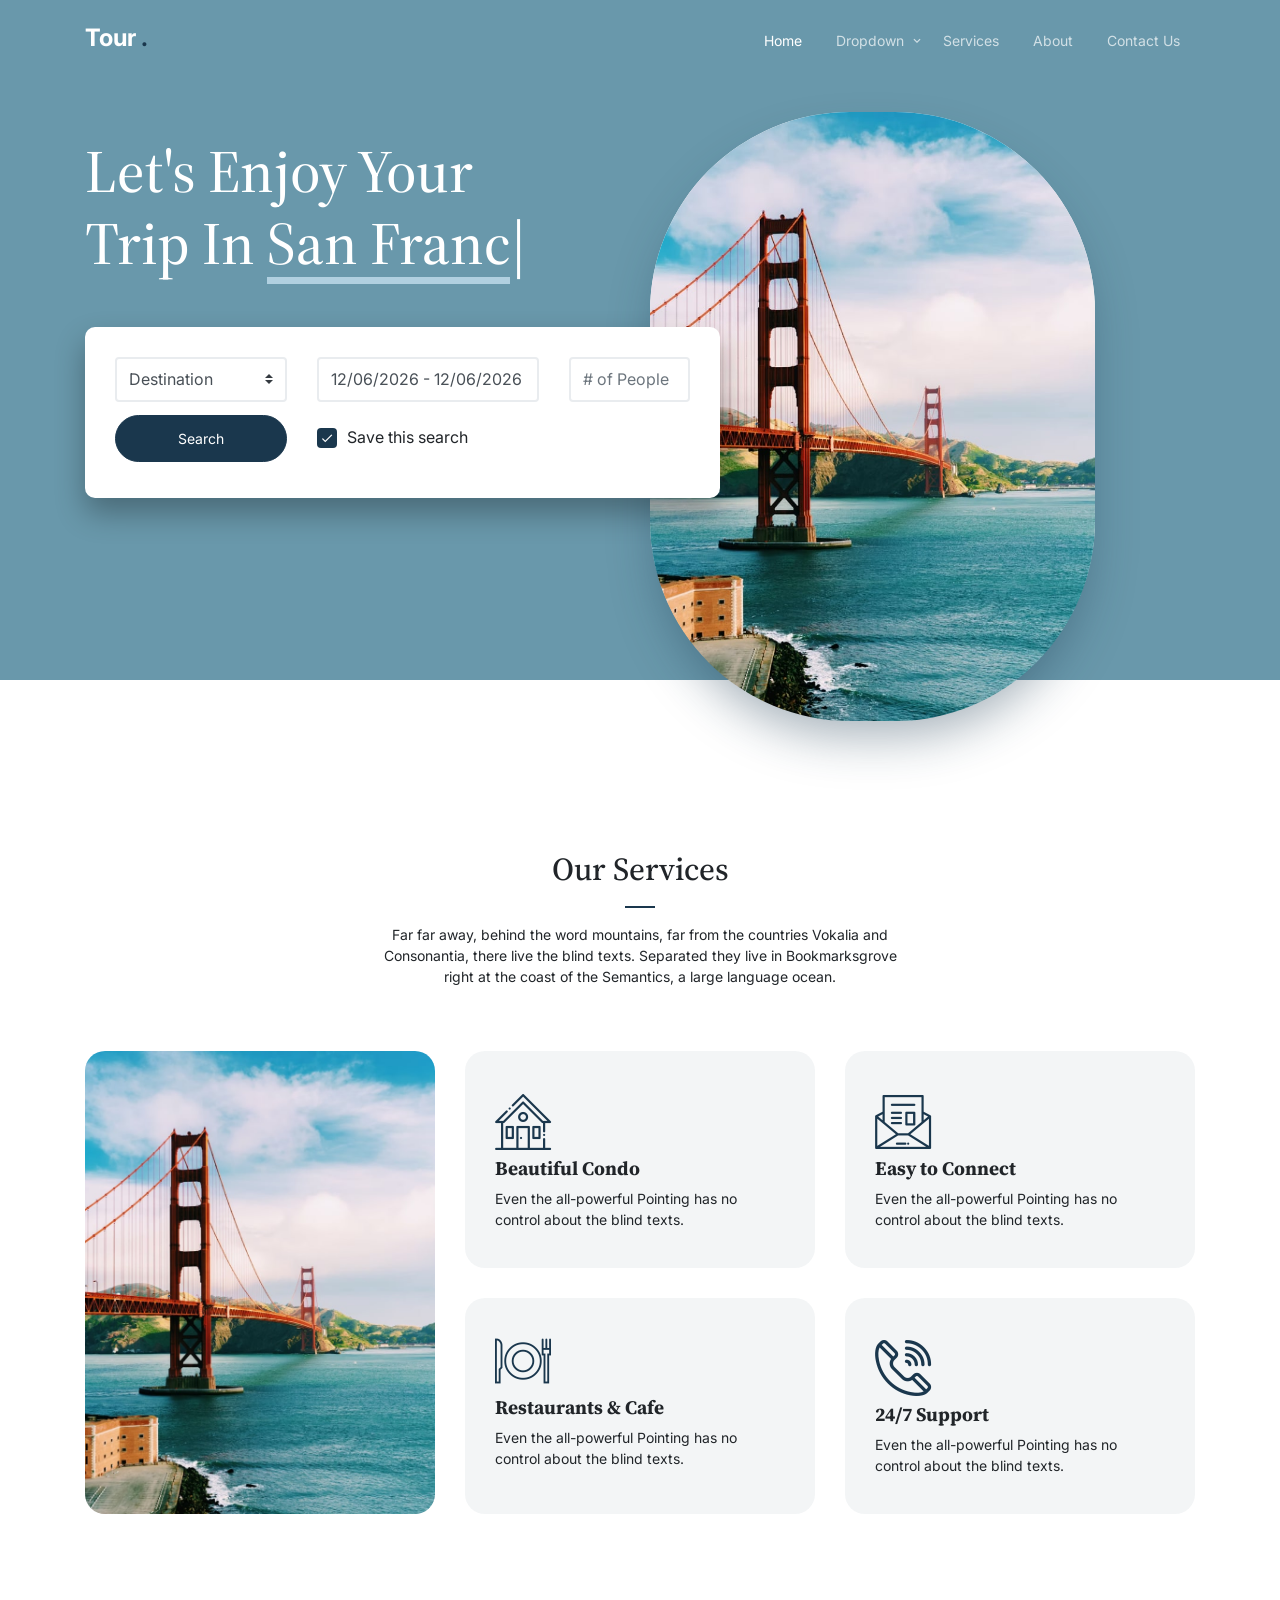
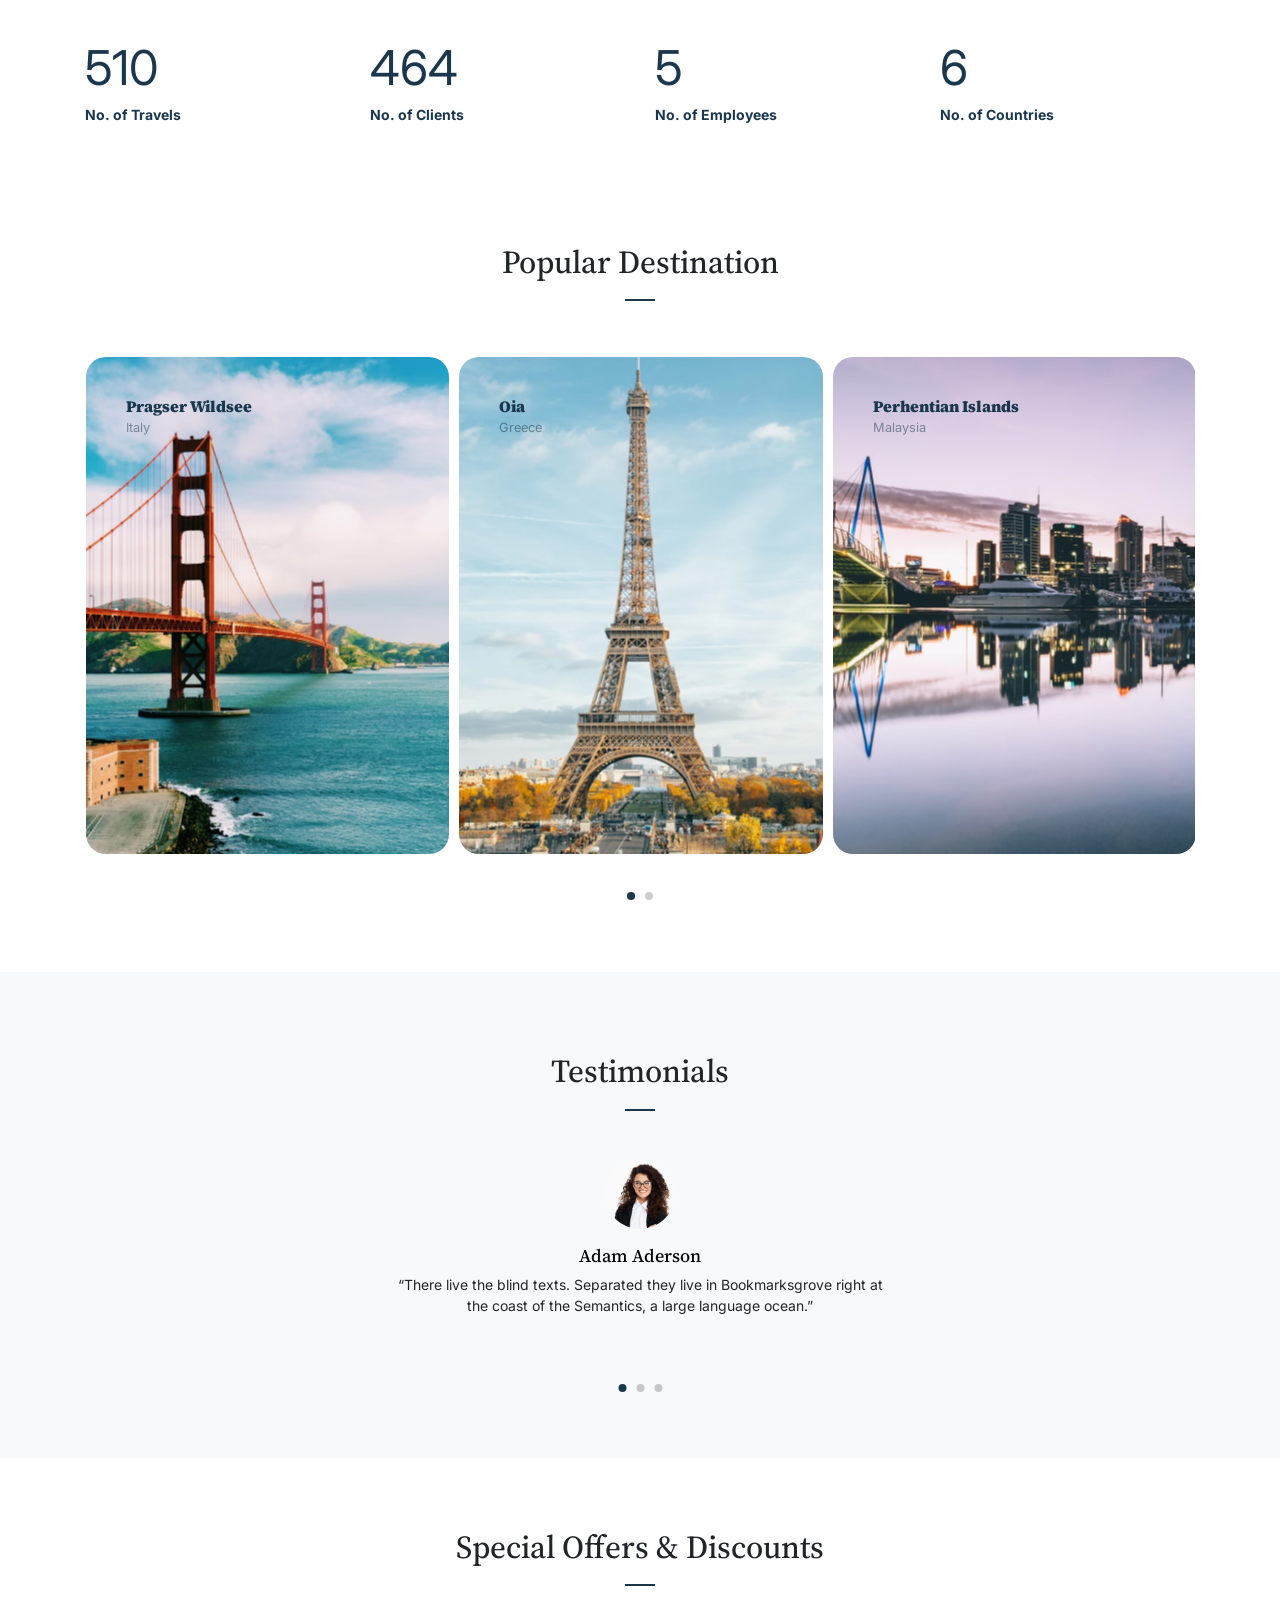
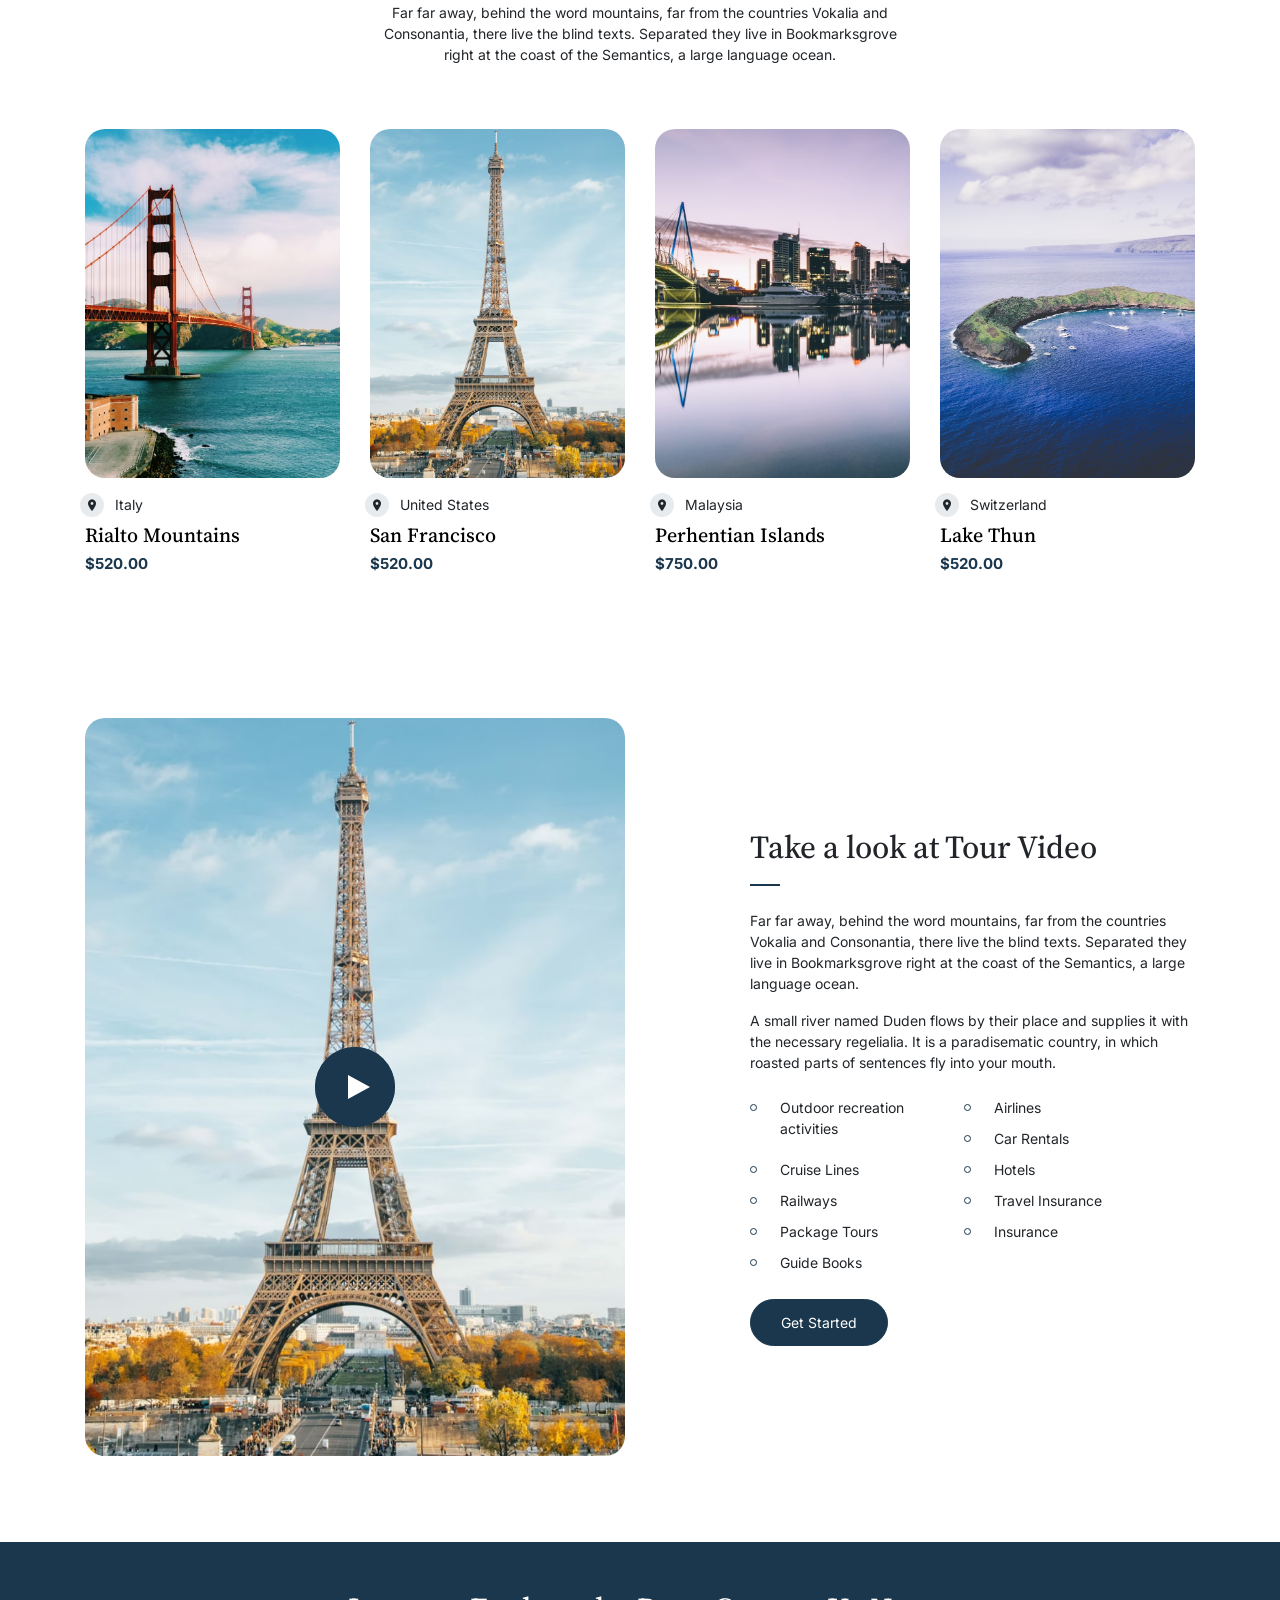
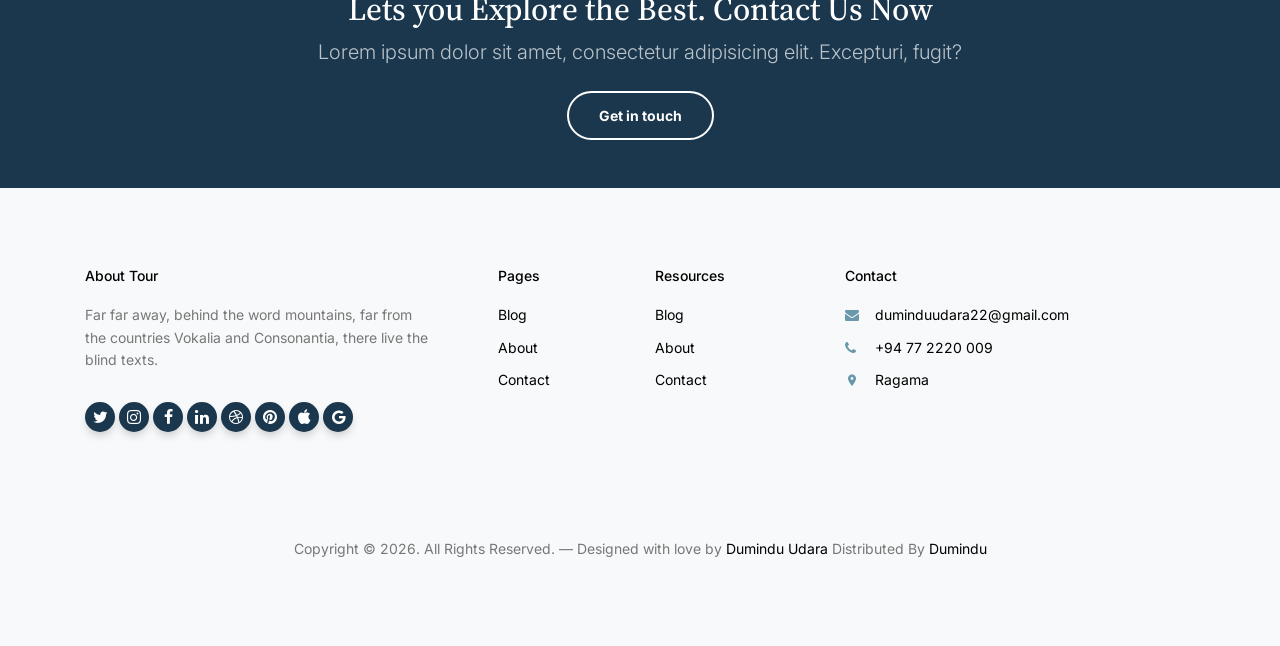
==== commit a74a2585: "update-01" ====
--- a/index.html
+++ b/index.html
@@ -1,9 +1,3 @@
-<!-- /*
-* Template Name: Tour
-* Template Author: Untree.co
-* Tempalte URI: https://untree.co/
-* License: https://creativecommons.org/licenses/by/3.0/
-*/ -->
 <!doctype html>
 <html lang="en">
 
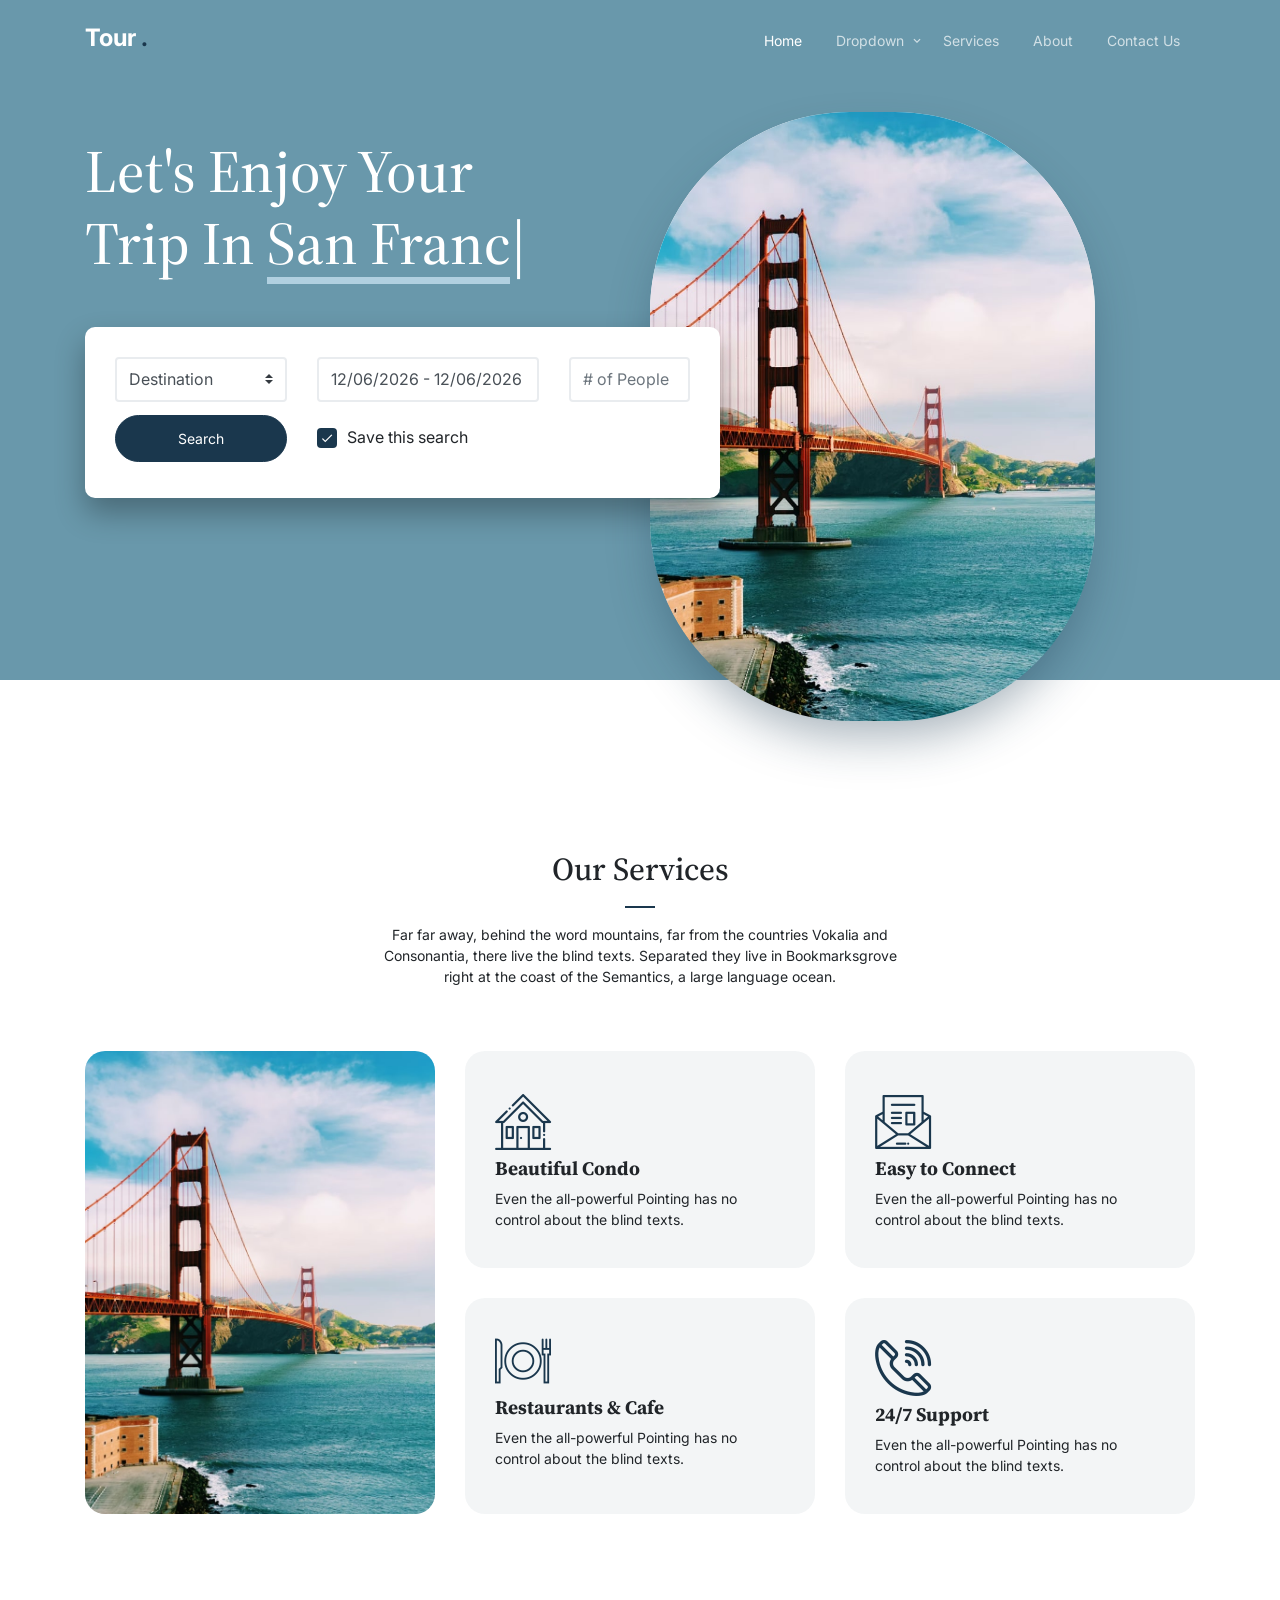
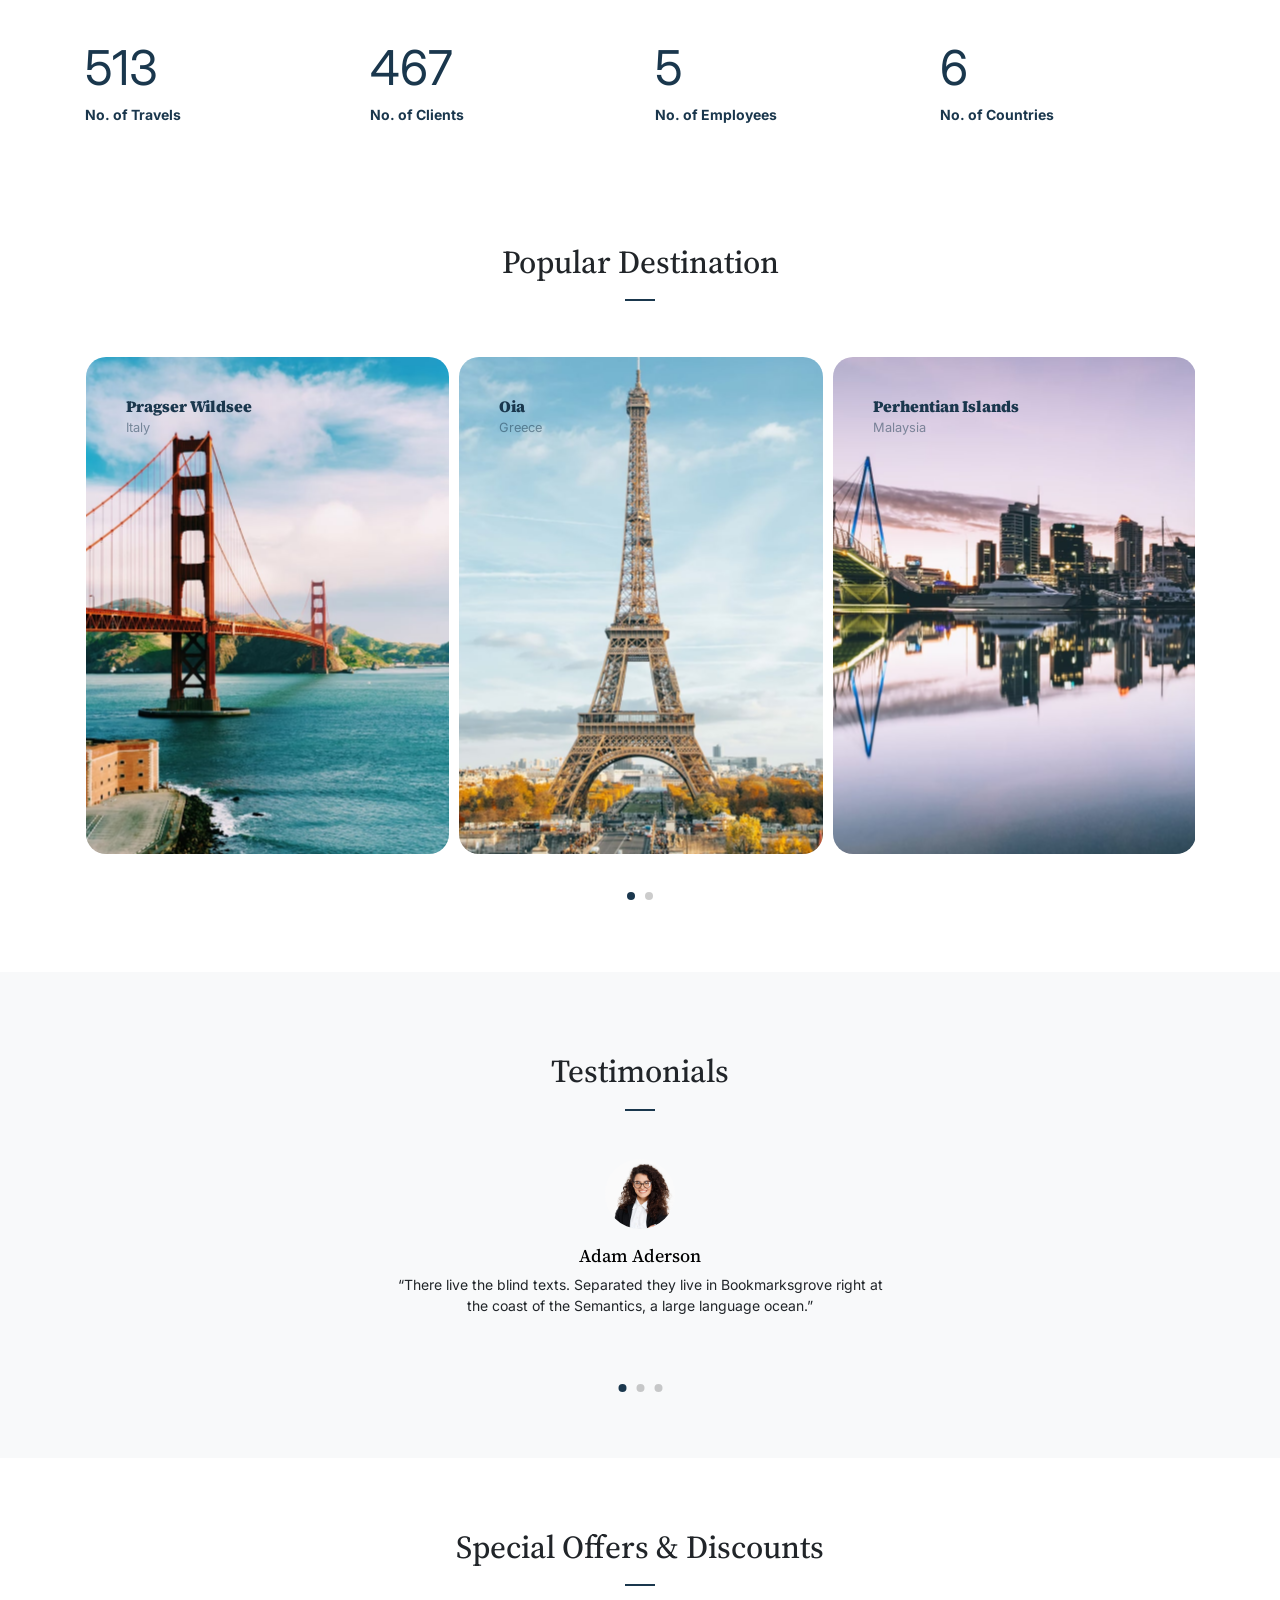
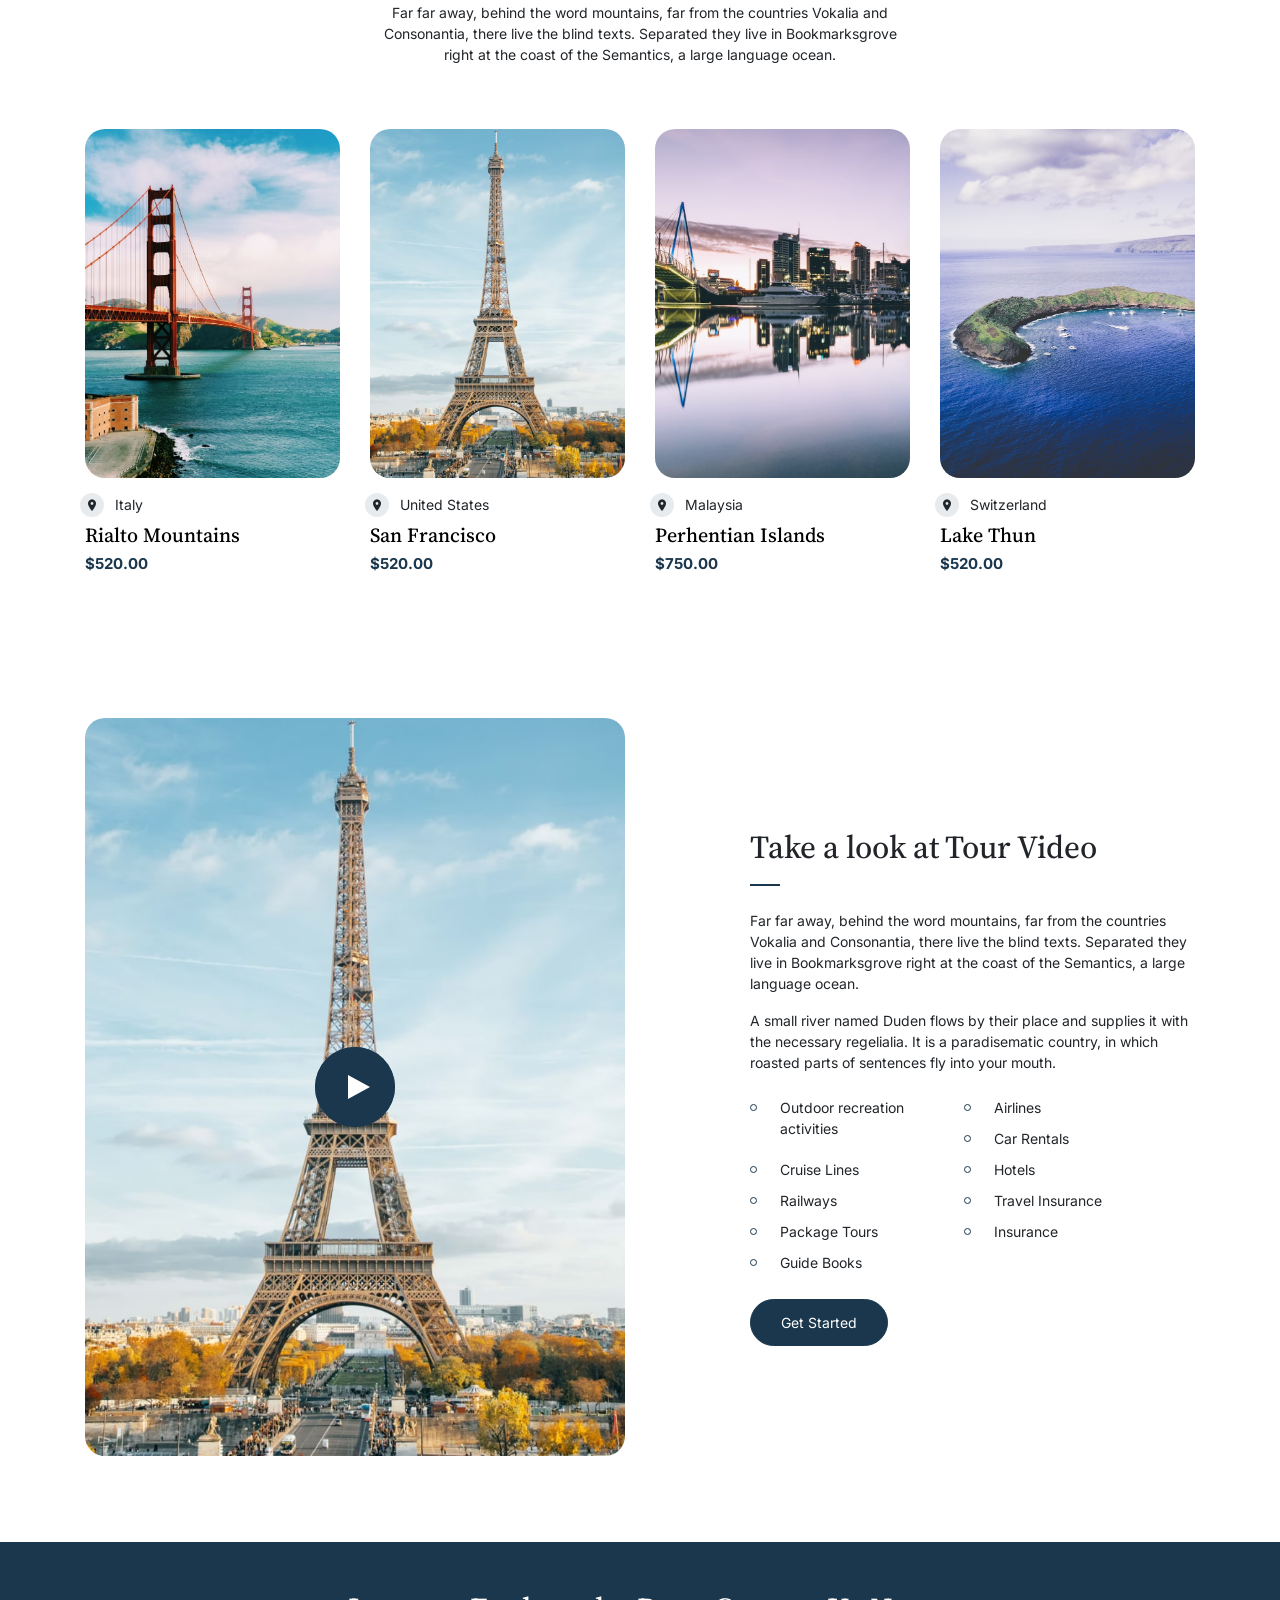
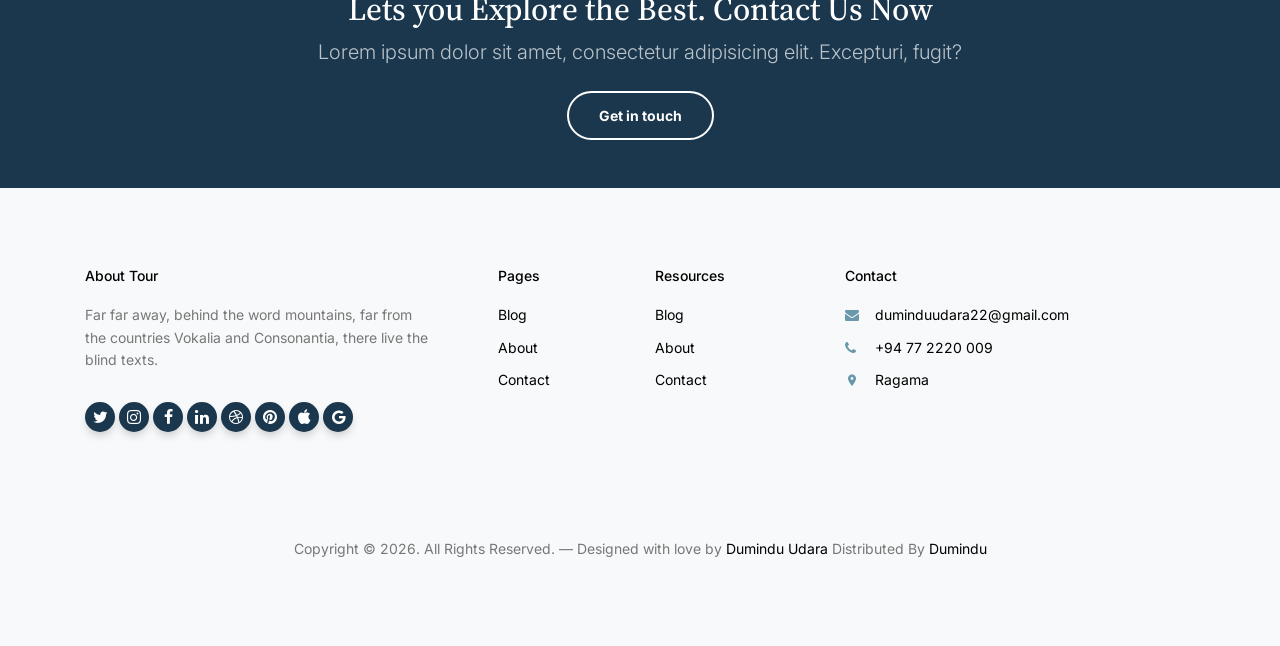
==== commit 4b641dfc: "Update-02" ====
--- a/index.html
+++ b/index.html
@@ -57,8 +57,8 @@
 								<a href="#">Menu Two</a>
 								<ul class="dropdown">
 									<li><a href="#">Sub Menu One</a></li>
-									<li><a href="#">Sub Menu Two</a></li>
-									<li><a href="#">Sub Menu Three</a></li>
+									<!-- <li><a href="#">Sub Menu Two</a></li>
+									<li><a href="#">Sub Menu Three</a></li> -->
 								</ul>
 							</li>
 							<li><a href="#">Menu Three</a></li>
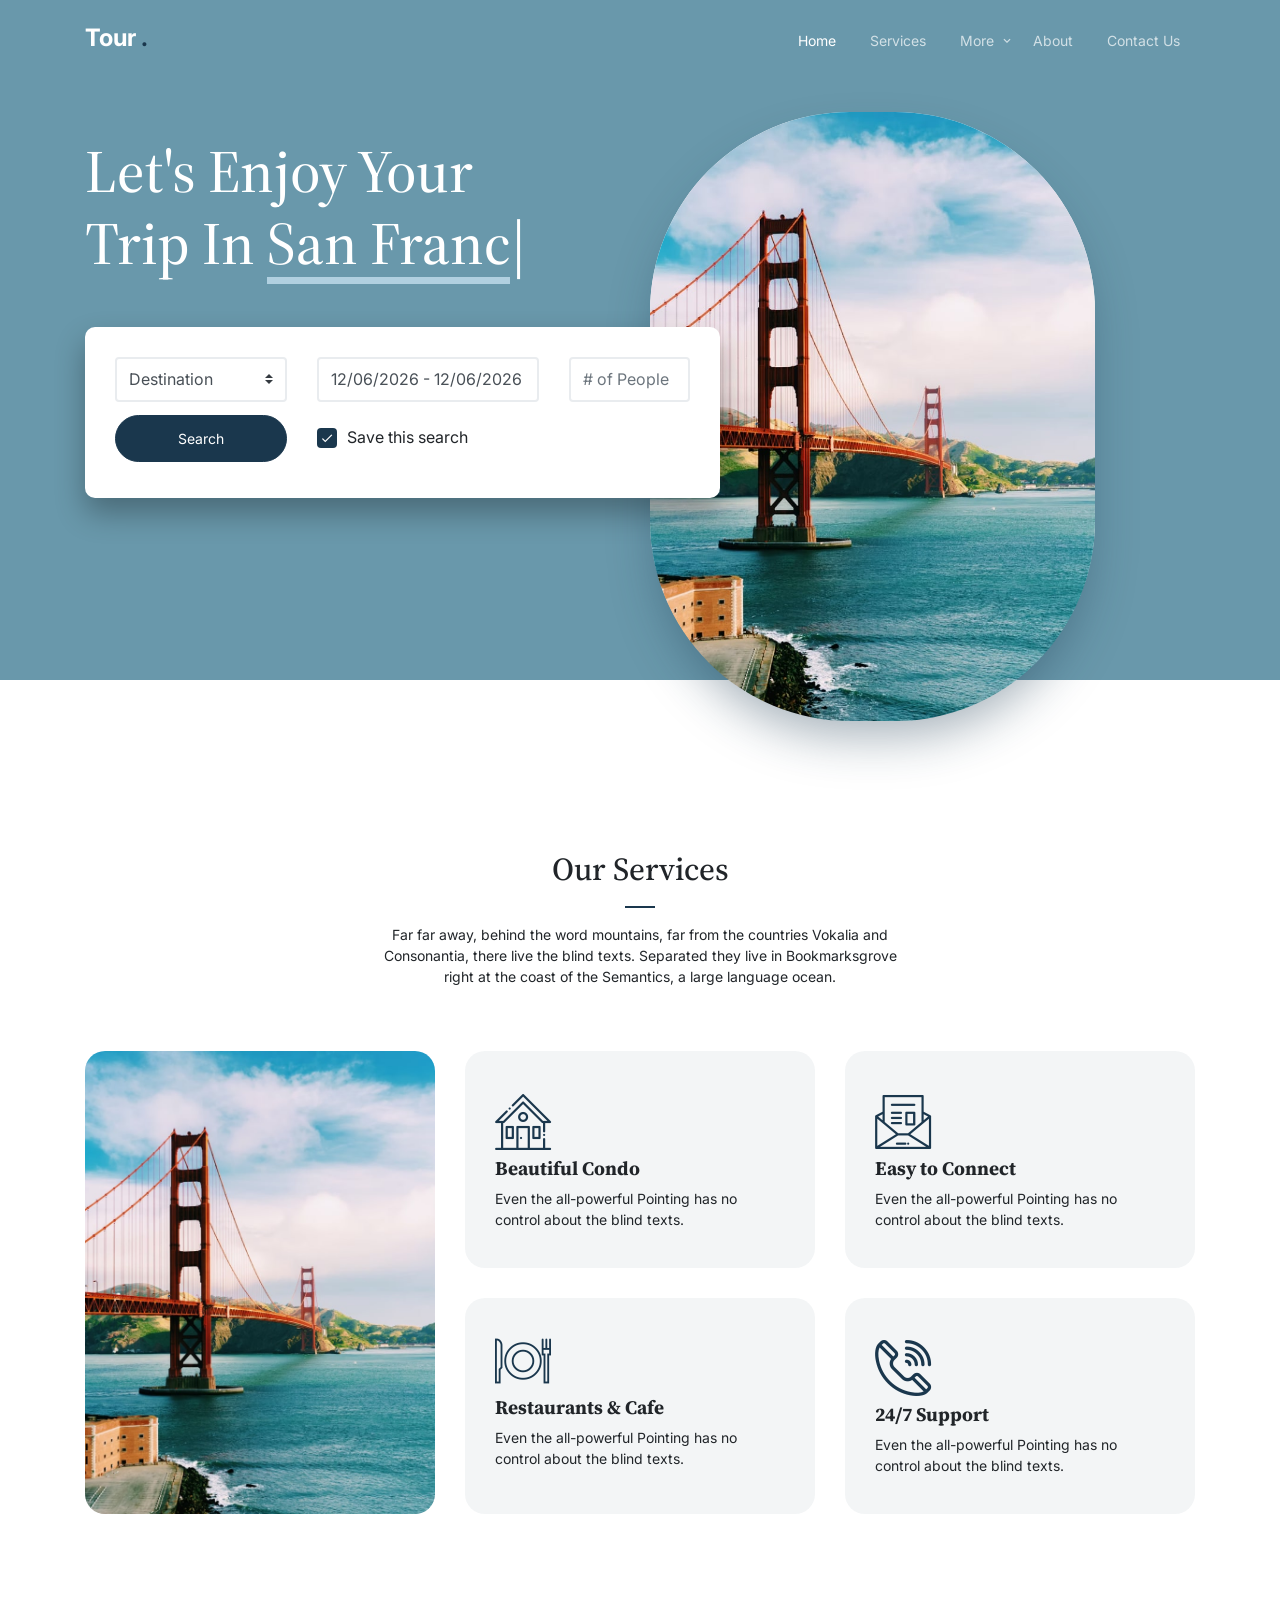
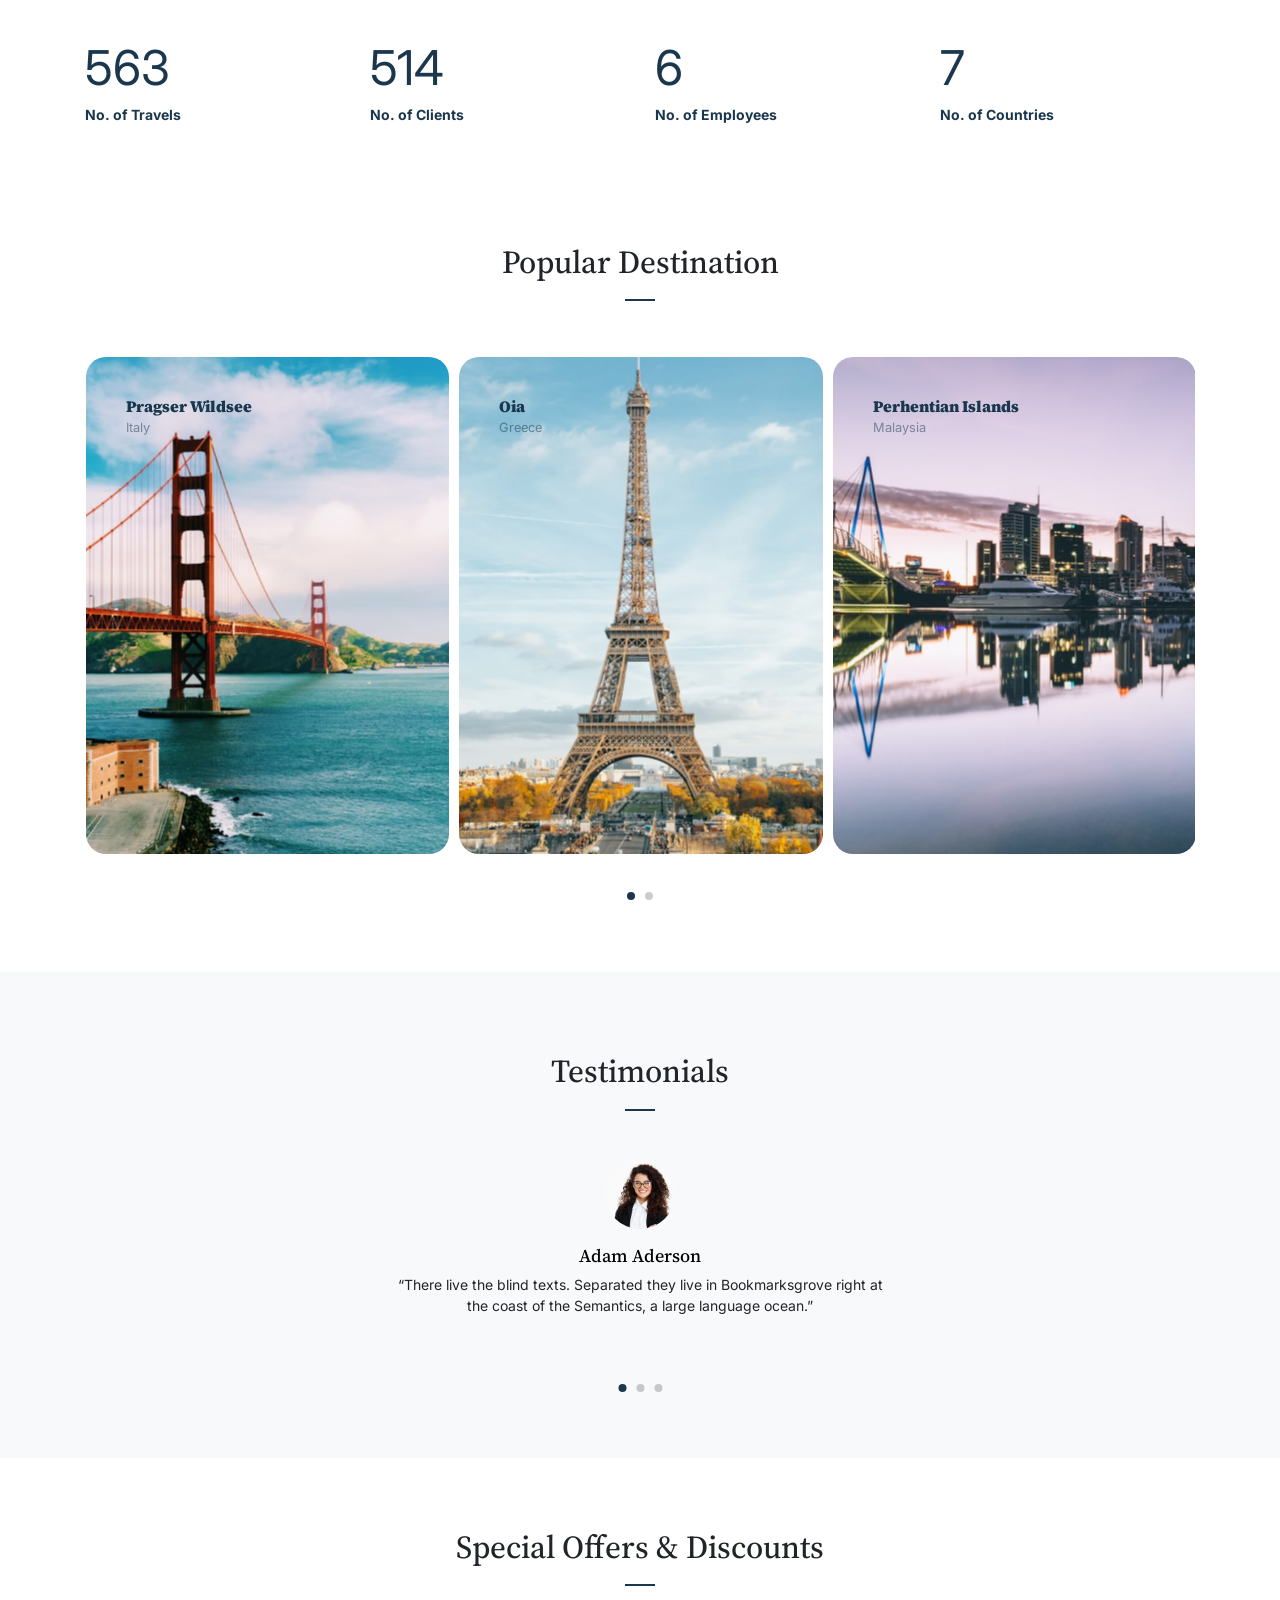
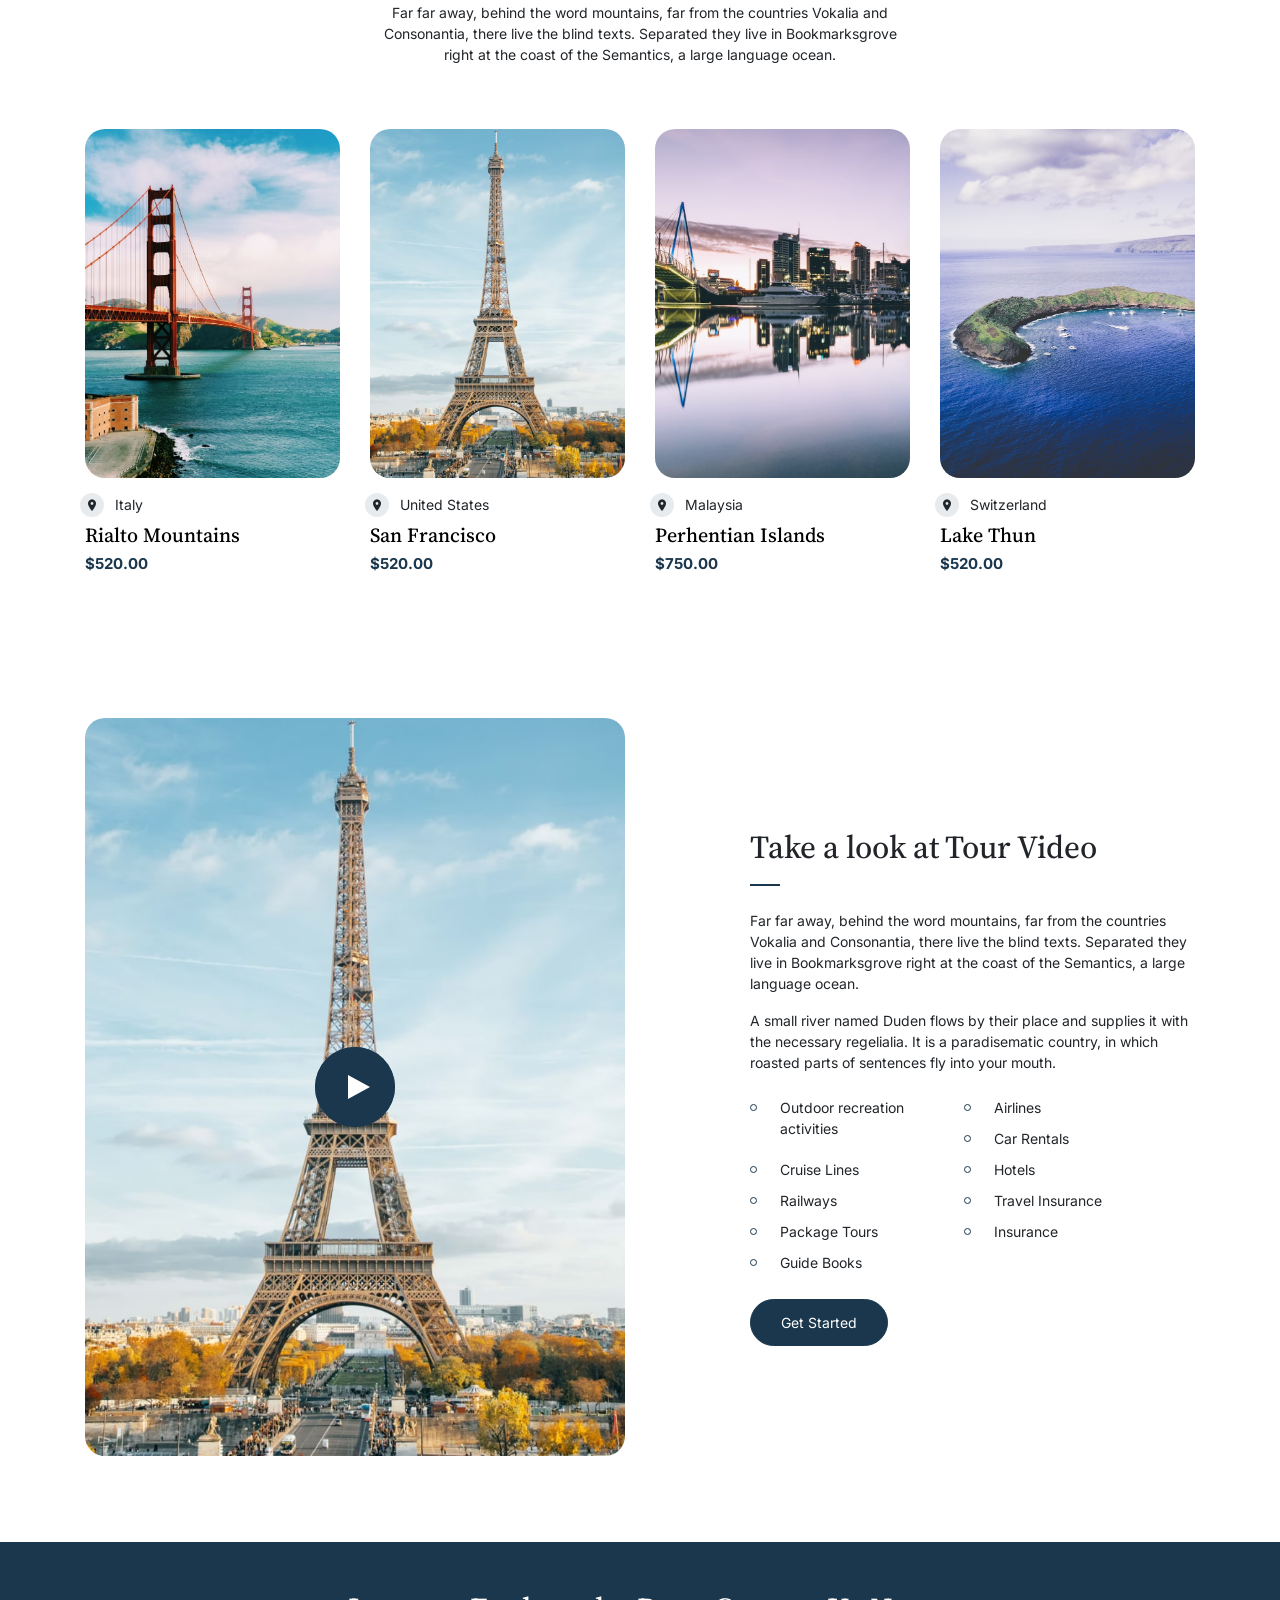
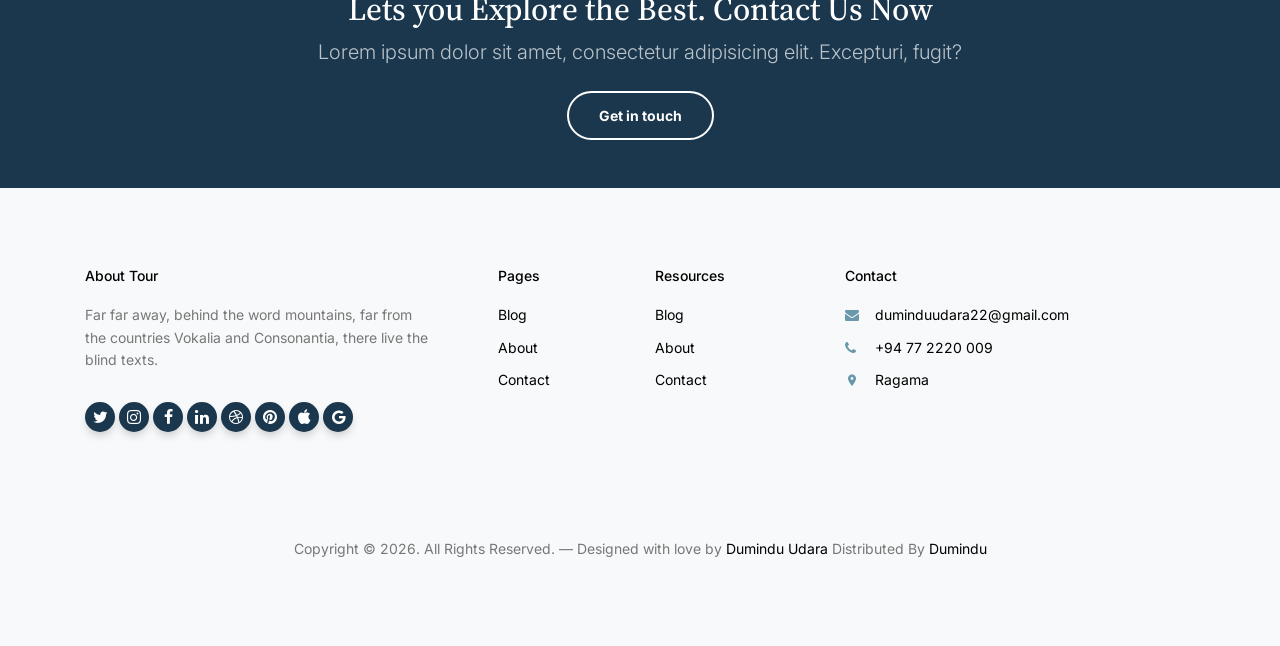
==== commit dd174997: "Navbar links updated" ====
--- a/index.html
+++ b/index.html
@@ -48,23 +48,23 @@
 
 				<ul class="js-clone-nav d-none d-lg-inline-block text-left site-menu float-right">
 					<li class="active"><a href="index.html">Home</a></li>
-					<li class="has-children">
-						<a href="#">Dropdown</a>
+					<li><a href="services.html">Services</a></li>
+          <li class="has-children">
+						<a href="#">More</a>
 						<ul class="dropdown">
-							<li><a href="elements.html">Elements</a></li>
-							<li><a href="#">Menu One</a></li>
-							<li class="has-children">
-								<a href="#">Menu Two</a>
-								<ul class="dropdown">
-									<li><a href="#">Sub Menu One</a></li>
-									<!-- <li><a href="#">Sub Menu Two</a></li>
-									<li><a href="#">Sub Menu Three</a></li> -->
-								</ul>
+							<li><a href="elements.html">Share you experience</a></li>
+							<li><a href="#">Flights</a></li>
+							<li>
+								<a href="#">Student Packs</a>
+								<!-- <ul class="dropdown">
+									<li><a href="#">Pack One</a></li>
+									<li><a href="#">Pack Two</a></li>
+									<li><a href="#">Pack Three</a></li>
+								</ul> -->
 							</li>
-							<li><a href="#">Menu Three</a></li>
+							<li><a href="#">Honeymoon</a></li>
 						</ul>
 					</li>
-					<li><a href="services.html">Services</a></li>
 					<li><a href="about.html">About</a></li>
 					<li><a href="contact.html">Contact Us</a></li>
 				</ul>
@@ -93,8 +93,8 @@
 								<form class="form">
 									<div class="row mb-2">
 										<div class="col-sm-12 col-md-6 mb-3 mb-lg-0 col-lg-4">
-											<select name="" id="" class="form-control custom-select">
-												<option value="">Destination</option>
+                      <select name="" id="" class="form-control custom-select">
+                        <option value="">Destination</option>
 												<option value="">Peru</option>
 												<option value="">Japan</option>
 												<option value="">Thailand</option>
@@ -659,4 +659,4 @@
 
 </body>
 
-</html>+</html>
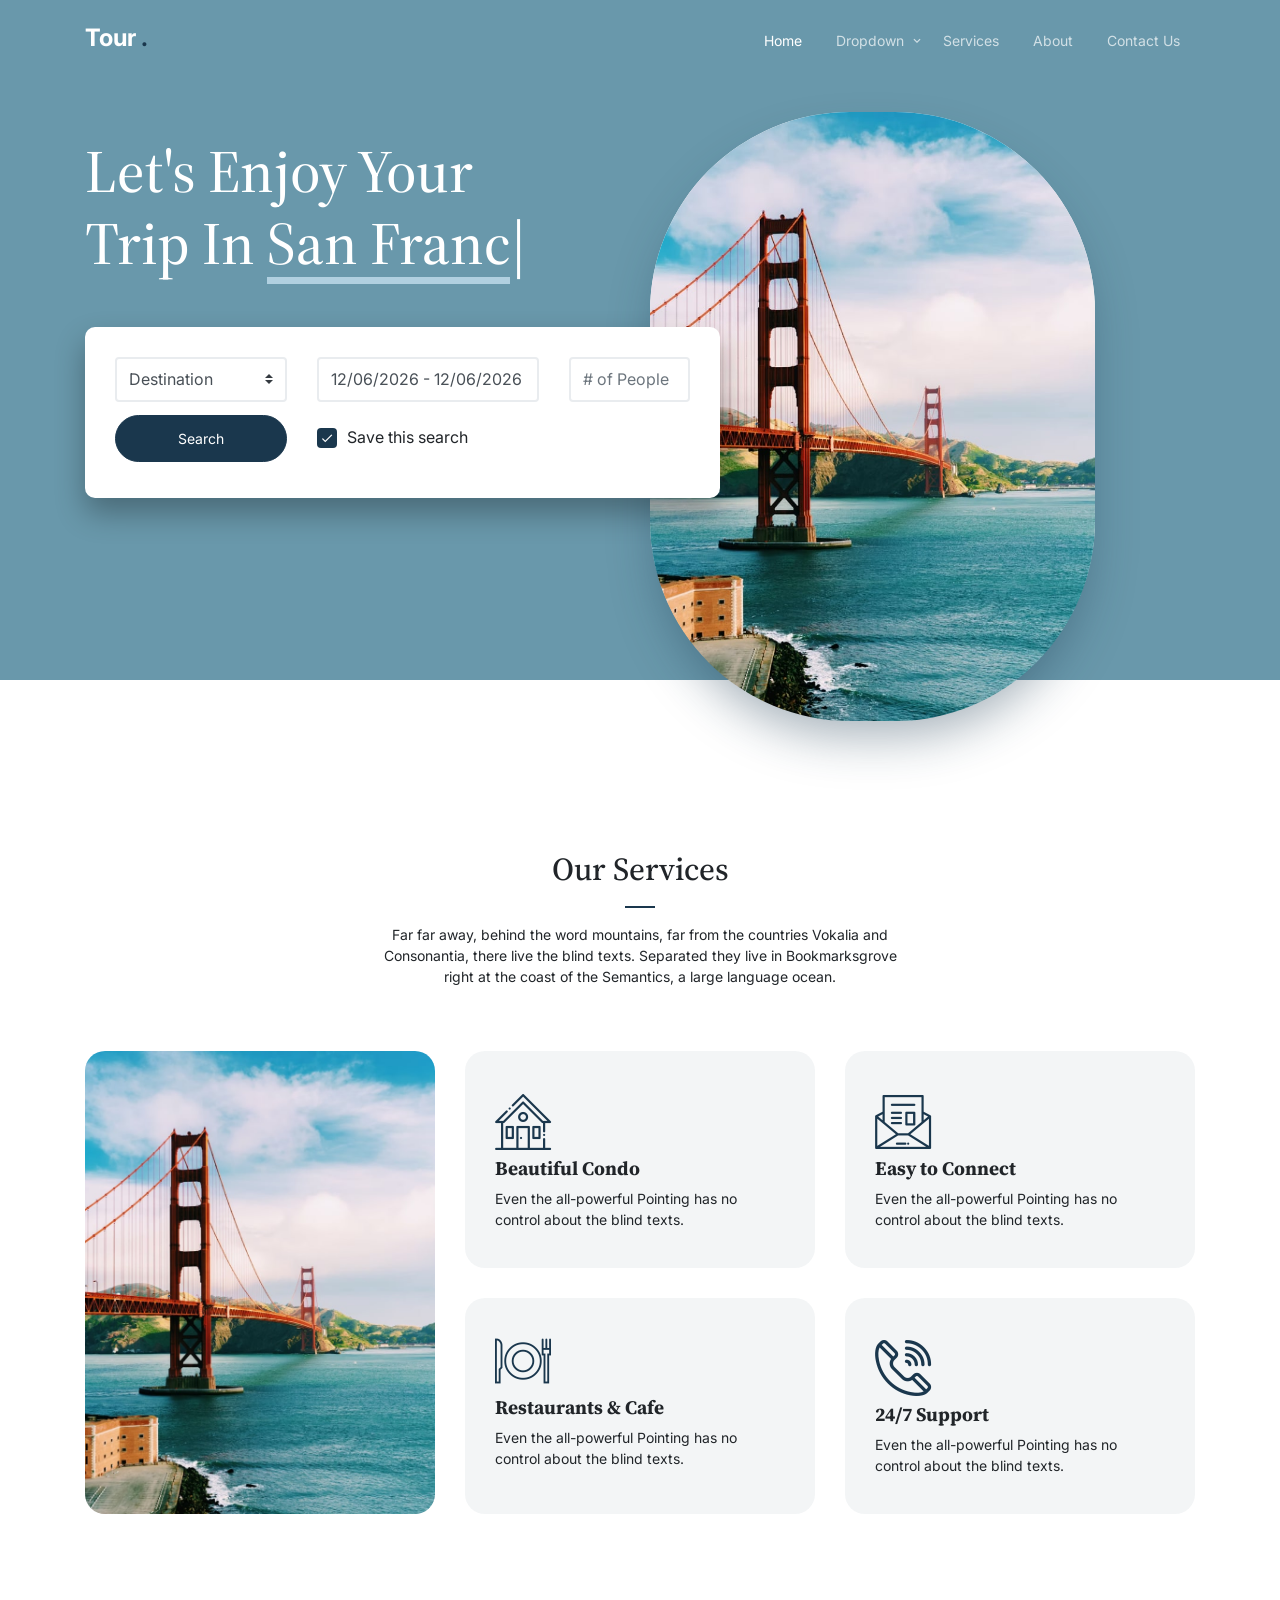
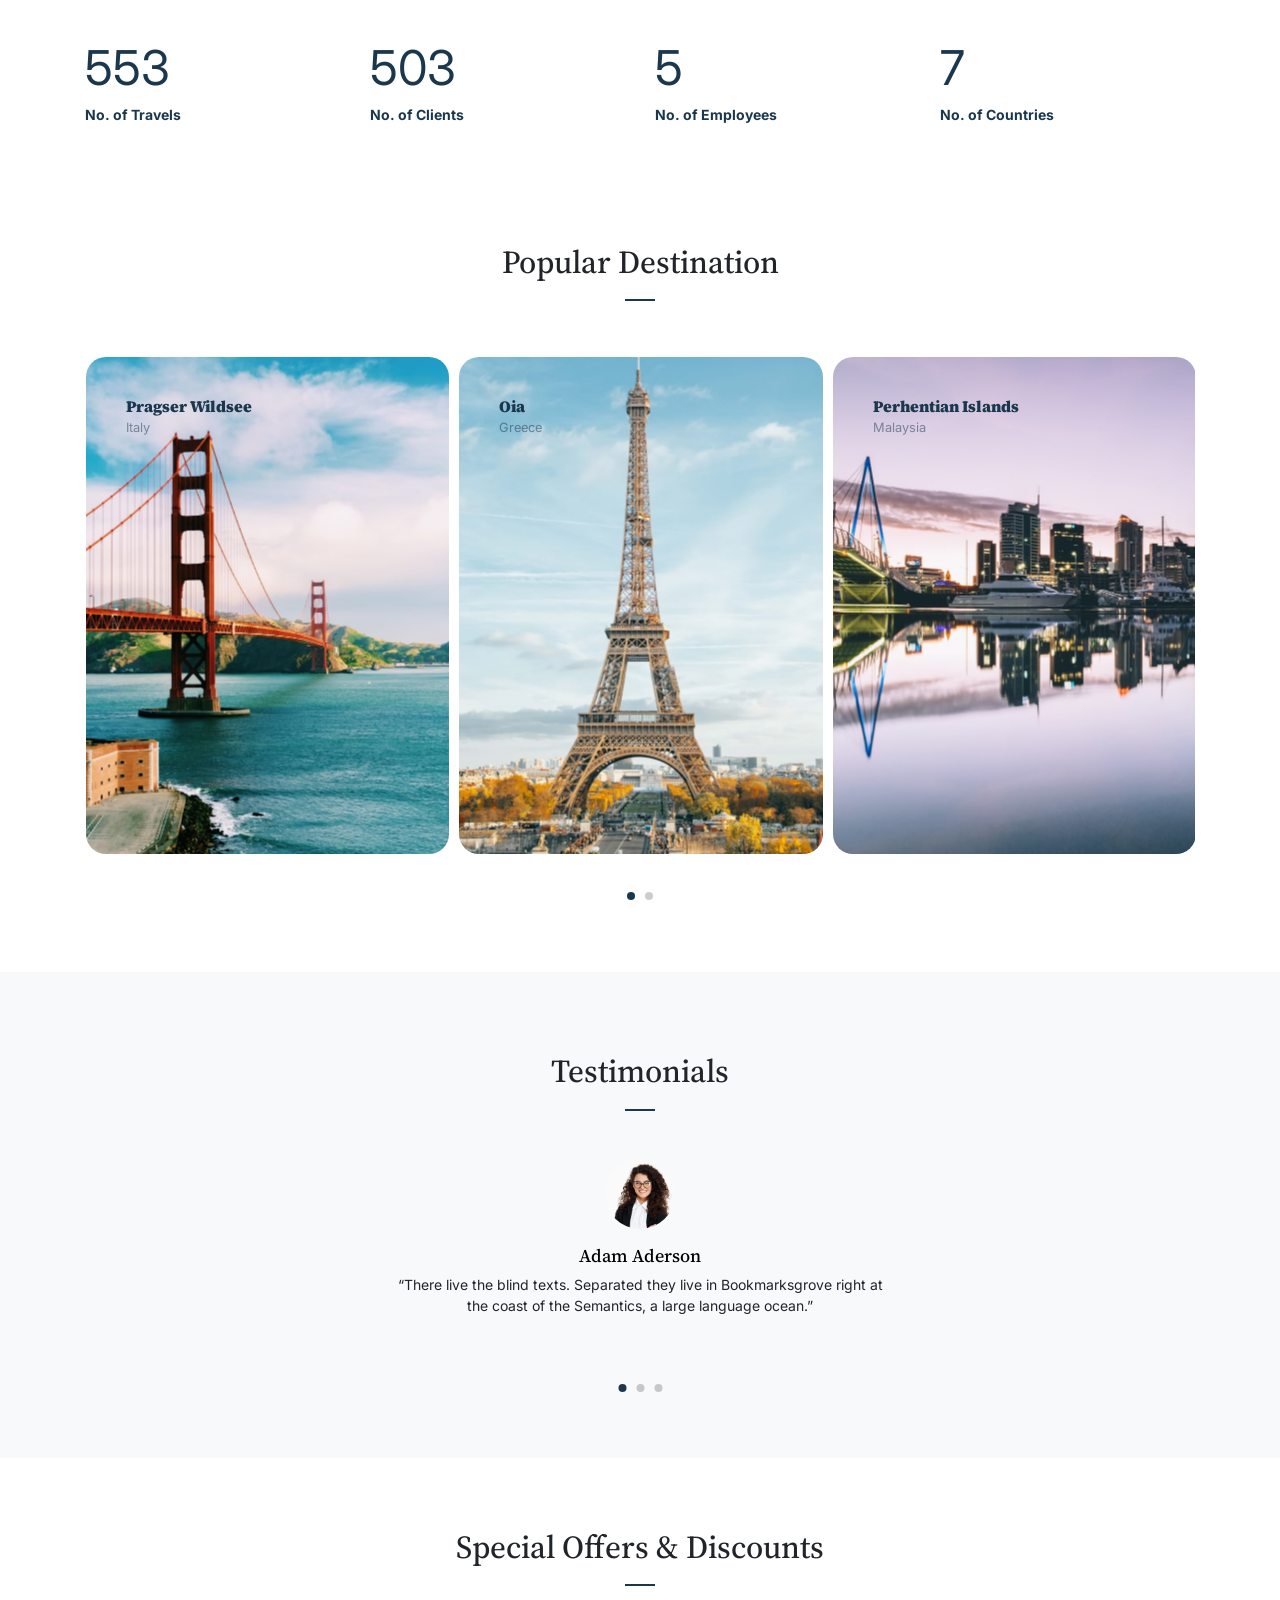
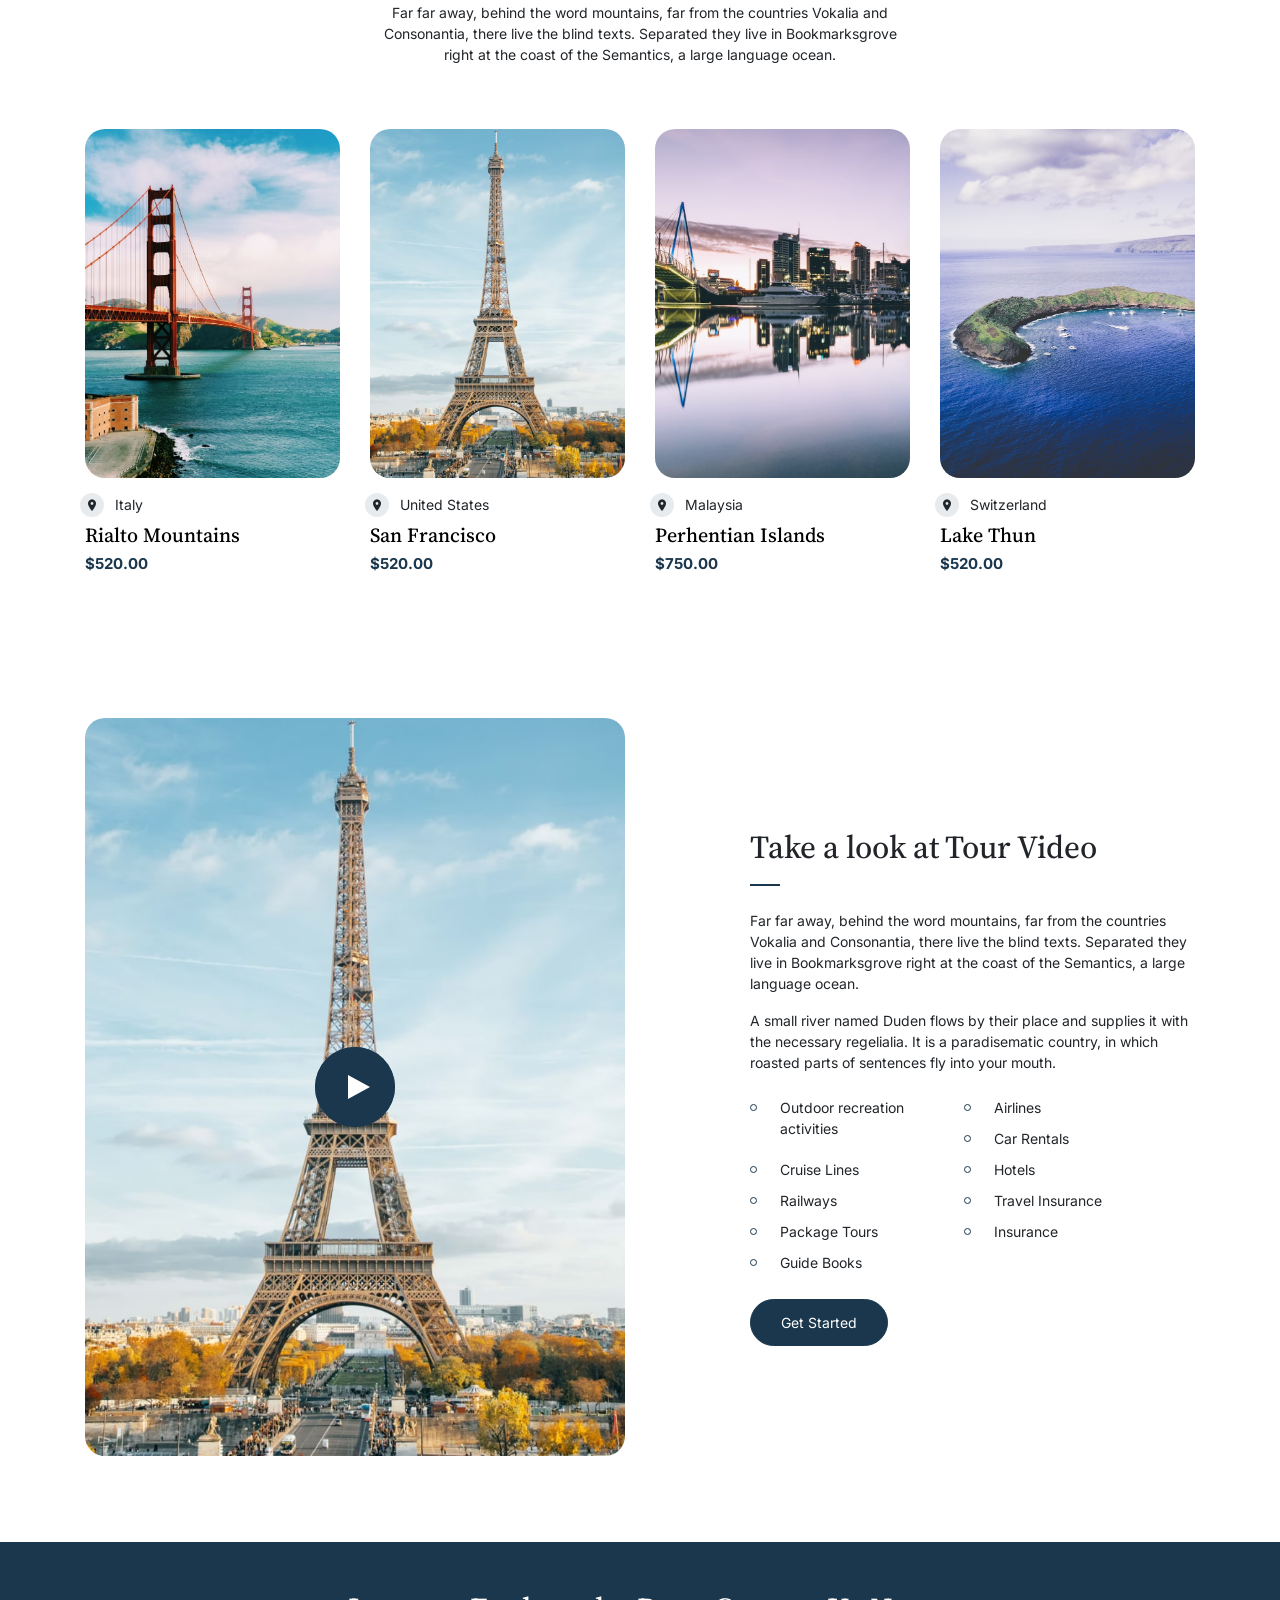
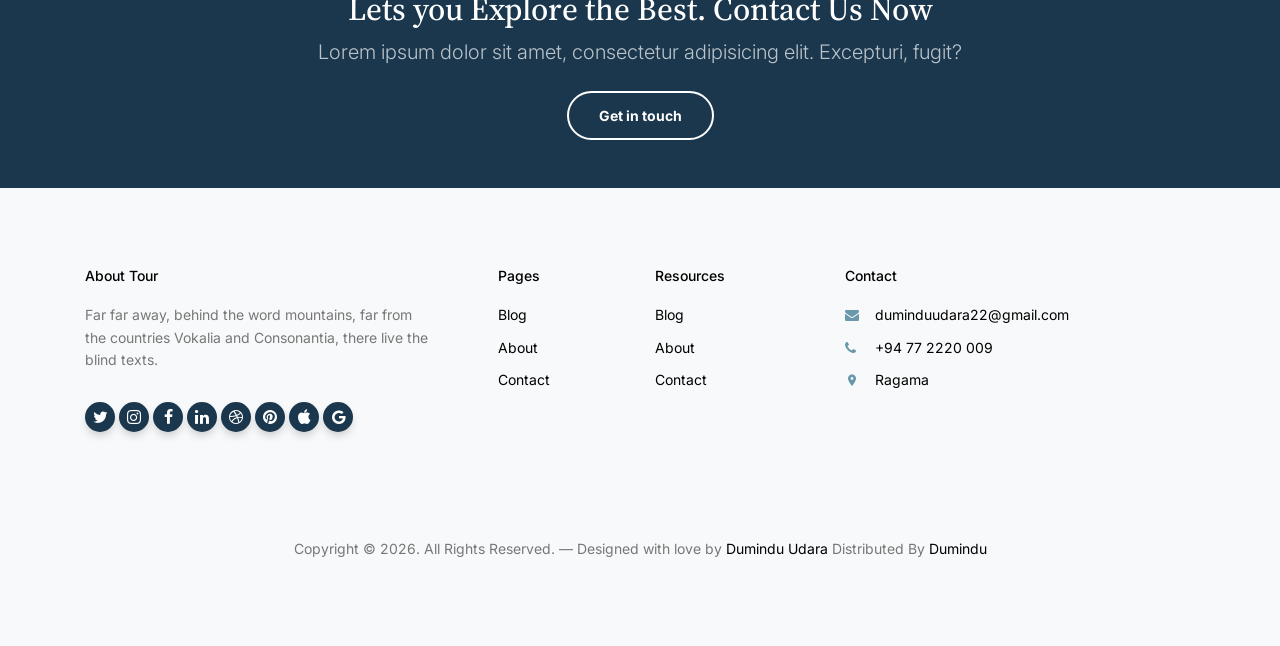
==== commit 8eee3a4c: "fix: change contact us target from booking.html into contact.html" ====
--- a/index.html
+++ b/index.html
@@ -2,99 +2,94 @@
 <html lang="en">
 
 <head>
-	<meta charset="utf-8">
-	<meta name="viewport" content="width=device-width, initial-scale=1, shrink-to-fit=no">
-	<meta name="author" content="Untree.co">
-	<link rel="shortcut icon" href="favicon.png">
-
-	<meta name="description" content="" />
-	<meta name="keywords" content="bootstrap, bootstrap4" />
-
-	<link rel="preconnect" href="https://fonts.googleapis.com">
-	<link rel="preconnect" href="https://fonts.gstatic.com" crossorigin>
-	<link
-		href="https://fonts.googleapis.com/css2?family=Inter:wght@400;700&family=Source+Serif+Pro:wght@400;700&display=swap"
-		rel="stylesheet">
-
-	<link rel="stylesheet" href="css/bootstrap.min.css">
-	<link rel="stylesheet" href="css/owl.carousel.min.css">
-	<link rel="stylesheet" href="css/owl.theme.default.min.css">
-	<link rel="stylesheet" href="css/jquery.fancybox.min.css">
-	<link rel="stylesheet" href="fonts/icomoon/style.css">
-	<link rel="stylesheet" href="fonts/flaticon/font/flaticon.css">
-	<link rel="stylesheet" href="css/daterangepicker.css">
-	<link rel="stylesheet" href="css/aos.css">
-	<link rel="stylesheet" href="css/style.css">
-
-	<title>Travel Agency</title>
+    <meta charset="utf-8">
+    <meta name="viewport" content="width=device-width, initial-scale=1, shrink-to-fit=no">
+    <meta name="author" content="Untree.co">
+    <link rel="shortcut icon" href="favicon.png">
+
+    <meta name="description" content="" />
+    <meta name="keywords" content="bootstrap, bootstrap4" />
+
+    <link rel="preconnect" href="https://fonts.googleapis.com">
+    <link rel="preconnect" href="https://fonts.gstatic.com" crossorigin>
+    <link href="https://fonts.googleapis.com/css2?family=Inter:wght@400;700&family=Source+Serif+Pro:wght@400;700&display=swap" rel="stylesheet">
+
+    <link rel="stylesheet" href="css/bootstrap.min.css">
+    <link rel="stylesheet" href="css/owl.carousel.min.css">
+    <link rel="stylesheet" href="css/owl.theme.default.min.css">
+    <link rel="stylesheet" href="css/jquery.fancybox.min.css">
+    <link rel="stylesheet" href="fonts/icomoon/style.css">
+    <link rel="stylesheet" href="fonts/flaticon/font/flaticon.css">
+    <link rel="stylesheet" href="css/daterangepicker.css">
+    <link rel="stylesheet" href="css/aos.css">
+    <link rel="stylesheet" href="css/style.css">
+
+    <title>Travel Agency</title>
 </head>
 
 <body>
 
 
-	<div class="site-mobile-menu site-navbar-target">
-		<div class="site-mobile-menu-header">
-			<div class="site-mobile-menu-close">
-				<span class="icofont-close js-menu-toggle"></span>
-			</div>
-		</div>
-		<div class="site-mobile-menu-body"></div>
-	</div>
-
-	<nav class="site-nav">
-		<div class="container">
-			<div class="site-navigation">
-				<a href="index.html" class="logo m-0">Tour <span class="text-primary">.</span></a>
-
-				<ul class="js-clone-nav d-none d-lg-inline-block text-left site-menu float-right">
-					<li class="active"><a href="index.html">Home</a></li>
-					<li><a href="services.html">Services</a></li>
-          <li class="has-children">
-						<a href="#">More</a>
-						<ul class="dropdown">
-							<li><a href="elements.html">Share you experience</a></li>
-							<li><a href="#">Flights</a></li>
-							<li>
-								<a href="#">Student Packs</a>
-								<!-- <ul class="dropdown">
-									<li><a href="#">Pack One</a></li>
-									<li><a href="#">Pack Two</a></li>
-									<li><a href="#">Pack Three</a></li>
-								</ul> -->
-							</li>
-							<li><a href="#">Honeymoon</a></li>
-						</ul>
-					</li>
-					<li><a href="about.html">About</a></li>
-					<li><a href="contact.html">Contact Us</a></li>
-				</ul>
-
-				<a href="#"
-					class="burger ml-auto float-right site-menu-toggle js-menu-toggle d-inline-block d-lg-none light"
-					data-toggle="collapse" data-target="#main-navbar">
-					<span></span>
-				</a>
-
-			</div>
-		</div>
-	</nav>
-
-
-	<div class="hero">
-		<div class="container">
-			<div class="row align-items-center">
-				<div class="col-lg-7">
-					<div class="intro-wrap">
-						<h1 class="mb-5"><span class="d-block">Let's Enjoy Your</span> Trip In <span
-								class="typed-words"></span></h1>
-
-						<div class="row">
-							<div class="col-12">
-								<form class="form">
-									<div class="row mb-2">
-										<div class="col-sm-12 col-md-6 mb-3 mb-lg-0 col-lg-4">
-                      <select name="" id="" class="form-control custom-select">
-                        <option value="">Destination</option>
+    <div class="site-mobile-menu site-navbar-target">
+        <div class="site-mobile-menu-header">
+            <div class="site-mobile-menu-close">
+                <span class="icofont-close js-menu-toggle"></span>
+            </div>
+        </div>
+        <div class="site-mobile-menu-body"></div>
+    </div>
+
+    <nav class="site-nav">
+        <div class="container">
+            <div class="site-navigation">
+                <a href="index.html" class="logo m-0">Tour <span class="text-primary">.</span></a>
+
+                <ul class="js-clone-nav d-none d-lg-inline-block text-left site-menu float-right">
+                    <li class="active"><a href="index.html">Home</a></li>
+                    <li class="has-children">
+                        <a href="#">Dropdown</a>
+                        <ul class="dropdown">
+                            <li><a href="elements.html">Elements</a></li>
+                            <li><a href="#">Menu One</a></li>
+                            <li class="has-children">
+                                <a href="#">Menu Two</a>
+                                <ul class="dropdown">
+                                    <li><a href="#">Sub Menu One</a></li>
+                                    <!-- <li><a href="#">Sub Menu Two</a></li>
+									<li><a href="#">Sub Menu Three</a></li> -->
+                                </ul>
+                            </li>
+                            <li><a href="#">Menu Three</a></li>
+                        </ul>
+                    </li>
+                    <li><a href="services.html">Services</a></li>
+                    <li><a href="about.html">About</a></li>
+                    <li><a href="contact.html">Contact Us</a></li>
+                </ul>
+
+                <a href="#" class="burger ml-auto float-right site-menu-toggle js-menu-toggle d-inline-block d-lg-none light" data-toggle="collapse" data-target="#main-navbar">
+                    <span></span>
+                </a>
+
+            </div>
+        </div>
+    </nav>
+
+
+    <div class="hero">
+        <div class="container">
+            <div class="row align-items-center">
+                <div class="col-lg-7">
+                    <div class="intro-wrap">
+                        <h1 class="mb-5"><span class="d-block">Let's Enjoy Your</span> Trip In <span class="typed-words"></span></h1>
+
+                        <div class="row">
+                            <div class="col-12">
+                                <form class="form">
+                                    <div class="row mb-2">
+                                        <div class="col-sm-12 col-md-6 mb-3 mb-lg-0 col-lg-4">
+                                            <select name="" id="" class="form-control custom-select">
+												<option value="">Destination</option>
 												<option value="">Peru</option>
 												<option value="">Japan</option>
 												<option value="">Thailand</option>
@@ -104,559 +99,540 @@
 												<option value="">China</option>
 												<option value="">Russia</option>
 											</select>
-										</div>
-										<div class="col-sm-12 col-md-6 mb-3 mb-lg-0 col-lg-5">
-											<input type="text" class="form-control" name="daterange">
-										</div>
-										<div class="col-sm-12 col-md-6 mb-3 mb-lg-0 col-lg-3">
-											<input type="text" class="form-control" placeholder="# of People">
-										</div>
-
-									</div>
-									<div class="row align-items-center">
-										<div class="col-sm-12 col-md-6 mb-3 mb-lg-0 col-lg-4">
-											<input type="submit" class="btn btn-primary btn-block" value="Search">
-										</div>
-										<div class="col-lg-8">
-											<label class="control control--checkbox mt-3">
+                                        </div>
+                                        <div class="col-sm-12 col-md-6 mb-3 mb-lg-0 col-lg-5">
+                                            <input type="text" class="form-control" name="daterange">
+                                        </div>
+                                        <div class="col-sm-12 col-md-6 mb-3 mb-lg-0 col-lg-3">
+                                            <input type="text" class="form-control" placeholder="# of People">
+                                        </div>
+
+                                    </div>
+                                    <div class="row align-items-center">
+                                        <div class="col-sm-12 col-md-6 mb-3 mb-lg-0 col-lg-4">
+                                            <input type="submit" class="btn btn-primary btn-block" value="Search">
+                                        </div>
+                                        <div class="col-lg-8">
+                                            <label class="control control--checkbox mt-3">
 												<span class="caption">Save this search</span>
 												<input type="checkbox" checked="checked" />
 												<div class="control__indicator"></div>
 											</label>
-										</div>
-									</div>
-								</form>
-							</div>
-						</div>
-					</div>
-				</div>
-				<div class="col-lg-5">
-					<div class="slides">
-						<img src="images/hero-slider-1.jpg" alt="Image" class="img-fluid active">
-						<img src="images/hero-slider-2.jpg" alt="Image" class="img-fluid">
-						<img src="images/hero-slider-3.jpg" alt="Image" class="img-fluid">
-						<img src="images/hero-slider-4.jpg" alt="Image" class="img-fluid">
-						<img src="images/hero-slider-5.jpg" alt="Image" class="img-fluid">
-					</div>
-				</div>
-			</div>
-		</div>
-	</div>
-
-
-	<div class="untree_co-section">
-		<div class="container">
-			<div class="row mb-5 justify-content-center">
-				<div class="col-lg-6 text-center">
-					<h2 class="section-title text-center mb-3">Our Services</h2>
-					<p>Far far away, behind the word mountains, far from the countries Vokalia and Consonantia, there
-						live the blind texts. Separated they live in Bookmarksgrove right at the coast of the Semantics,
-						a large language ocean.</p>
-				</div>
-			</div>
-			<div class="row align-items-stretch">
-				<div class="col-lg-4 order-lg-1">
-					<div class="h-100">
-						<div class="frame h-100">
-							<div class="feature-img-bg h-100"
-								style="background-image: url('images/hero-slider-1.jpg');"></div>
-						</div>
-					</div>
-				</div>
-
-				<div class="col-6 col-sm-6 col-lg-4 feature-1-wrap d-md-flex flex-md-column order-lg-1">
-
-					<div class="feature-1 d-md-flex">
-						<div class="align-self-center">
-							<span class="flaticon-house display-4 text-primary"></span>
-							<h3>Beautiful Condo</h3>
-							<p class="mb-0">Even the all-powerful Pointing has no control about the blind texts.</p>
-						</div>
-					</div>
-
-					<div class="feature-1 ">
-						<div class="align-self-center">
-							<span class="flaticon-restaurant display-4 text-primary"></span>
-							<h3>Restaurants & Cafe</h3>
-							<p class="mb-0">Even the all-powerful Pointing has no control about the blind texts.</p>
-						</div>
-					</div>
-
-				</div>
-
-				<div class="col-6 col-sm-6 col-lg-4 feature-1-wrap d-md-flex flex-md-column order-lg-3">
-
-					<div class="feature-1 d-md-flex">
-						<div class="align-self-center">
-							<span class="flaticon-mail display-4 text-primary"></span>
-							<h3>Easy to Connect</h3>
-							<p class="mb-0">Even the all-powerful Pointing has no control about the blind texts.</p>
-						</div>
-					</div>
-
-					<div class="feature-1 d-md-flex">
-						<div class="align-self-center">
-							<span class="flaticon-phone-call display-4 text-primary"></span>
-							<h3>24/7 Support</h3>
-							<p class="mb-0">Even the all-powerful Pointing has no control about the blind texts.</p>
-						</div>
-					</div>
-
-				</div>
-
-			</div>
-		</div>
-	</div>
-
-	<div class="untree_co-section count-numbers py-5">
-		<div class="container">
-			<div class="row">
-				<div class="col-6 col-sm-6 col-md-6 col-lg-3">
-					<div class="counter-wrap">
-						<div class="counter">
-							<span class="" data-number="9313">0</span>
-						</div>
-						<span class="caption">No. of Travels</span>
-					</div>
-				</div>
-				<div class="col-6 col-sm-6 col-md-6 col-lg-3">
-					<div class="counter-wrap">
-						<div class="counter">
-							<span class="" data-number="8492">0</span>
-						</div>
-						<span class="caption">No. of Clients</span>
-					</div>
-				</div>
-				<div class="col-6 col-sm-6 col-md-6 col-lg-3">
-					<div class="counter-wrap">
-						<div class="counter">
-							<span class="" data-number="100">0</span>
-						</div>
-						<span class="caption">No. of Employees</span>
-					</div>
-				</div>
-				<div class="col-6 col-sm-6 col-md-6 col-lg-3">
-					<div class="counter-wrap">
-						<div class="counter">
-							<span class="" data-number="120">0</span>
-						</div>
-						<span class="caption">No. of Countries</span>
-					</div>
-				</div>
-			</div>
-		</div>
-	</div>
-
-
-
-	<div class="untree_co-section">
-		<div class="container">
-			<div class="row text-center justify-content-center mb-5">
-				<div class="col-lg-7">
-					<h2 class="section-title text-center">Popular Destination</h2>
-				</div>
-			</div>
-
-			<div class="owl-carousel owl-3-slider">
-
-				<div class="item">
-					<a class="media-thumb" href="images/hero-slider-1.jpg" data-fancybox="gallery">
-						<div class="media-text">
-							<h3>Pragser Wildsee</h3>
-							<span class="location">Italy</span>
-						</div>
-						<img src="images/hero-slider-1.jpg" alt="Image" class="img-fluid">
-					</a>
-				</div>
-
-				<div class="item">
-					<a class="media-thumb" href="images/hero-slider-2.jpg" data-fancybox="gallery">
-						<div class="media-text">
-							<h3>Oia</h3>
-							<span class="location">Greece</span>
-						</div>
-						<img src="images/hero-slider-2.jpg" alt="Image" class="img-fluid">
-					</a>
-				</div>
-
-				<div class="item">
-					<a class="media-thumb" href="images/hero-slider-3.jpg" data-fancybox="gallery">
-						<div class="media-text">
-							<h3>Perhentian Islands</h3>
-							<span class="location">Malaysia</span>
-						</div>
-						<img src="images/hero-slider-3.jpg" alt="Image" class="img-fluid">
-					</a>
-				</div>
-
-
-				<div class="item">
-					<a class="media-thumb" href="images/hero-slider-4.jpg" data-fancybox="gallery">
-						<div class="media-text">
-							<h3>Rialto Bridge</h3>
-							<span class="location">Italy</span>
-						</div>
-						<img src="images/hero-slider-4.jpg" alt="Image" class="img-fluid">
-					</a>
-				</div>
-
-				<div class="item">
-					<a class="media-thumb" href="images/hero-slider-5.jpg" data-fancybox="gallery">
-						<div class="media-text">
-							<h3>San Francisco, United States</h3>
-							<span class="location">United States</span>
-						</div>
-						<img src="images/hero-slider-5.jpg" alt="Image" class="img-fluid">
-					</a>
-				</div>
-
-				<div class="item">
-					<a class="media-thumb" href="images/hero-slider-1.jpg" data-fancybox="gallery">
-						<div class="media-text">
-							<h3>Lake Thun</h3>
-							<span class="location">Switzerland</span>
-						</div>
-						<img src="images/hero-slider-2.jpg" alt="Image" class="img-fluid">
-					</a>
-				</div>
-
-			</div>
-
-		</div>
-	</div>
-
-
-	<div class="untree_co-section testimonial-section mt-5">
-		<div class="container">
-			<div class="row justify-content-center">
-				<div class="col-lg-7 text-center">
-					<h2 class="section-title text-center mb-5">Testimonials</h2>
-
-					<div class="owl-single owl-carousel no-nav">
-						<div class="testimonial mx-auto">
-							<figure class="img-wrap">
-								<img src="images/person_2.jpg" alt="Image" class="img-fluid">
-							</figure>
-							<h3 class="name">Adam Aderson</h3>
-							<blockquote>
-								<p>&ldquo;There live the blind texts. Separated they live in Bookmarksgrove right at the
-									coast of the Semantics, a large language ocean.&rdquo;</p>
-							</blockquote>
-						</div>
-
-						<div class="testimonial mx-auto">
-							<figure class="img-wrap">
-								<img src="images/person_3.jpg" alt="Image" class="img-fluid">
-							</figure>
-							<h3 class="name">Lukas Devlin</h3>
-							<blockquote>
-								<p>&ldquo;There live the blind texts. Separated they live in Bookmarksgrove right at the
-									coast of the Semantics, a large language ocean.&rdquo;</p>
-							</blockquote>
-						</div>
-
-						<div class="testimonial mx-auto">
-							<figure class="img-wrap">
-								<img src="images/person_4.jpg" alt="Image" class="img-fluid">
-							</figure>
-							<h3 class="name">Kayla Bryant</h3>
-							<blockquote>
-								<p>&ldquo;There live the blind texts. Separated they live in Bookmarksgrove right at the
-									coast of the Semantics, a large language ocean.&rdquo;</p>
-							</blockquote>
-						</div>
-
-					</div>
-
-				</div>
-			</div>
-		</div>
-	</div>
-
-
-	<div class="untree_co-section">
-		<div class="container">
-			<div class="row justify-content-center text-center mb-5">
-				<div class="col-lg-6">
-					<h2 class="section-title text-center mb-3">Special Offers &amp; Discounts</h2>
-					<p>Far far away, behind the word mountains, far from the countries Vokalia and Consonantia, there
-						live the blind texts. Separated they live in Bookmarksgrove right at the coast of the Semantics,
-						a large language ocean.</p>
-				</div>
-			</div>
-			<div class="row">
-				<div class="col-6 col-sm-6 col-md-6 col-lg-3 mb-4 mb-lg-0">
-					<div class="media-1">
-						<a href="#" class="d-block mb-3"><img src="images/hero-slider-1.jpg" alt="Image"
-								class="img-fluid"></a>
-						<span class="d-flex align-items-center loc mb-2">
+                                        </div>
+                                    </div>
+                                </form>
+                            </div>
+                        </div>
+                    </div>
+                </div>
+                <div class="col-lg-5">
+                    <div class="slides">
+                        <img src="images/hero-slider-1.jpg" alt="Image" class="img-fluid active">
+                        <img src="images/hero-slider-2.jpg" alt="Image" class="img-fluid">
+                        <img src="images/hero-slider-3.jpg" alt="Image" class="img-fluid">
+                        <img src="images/hero-slider-4.jpg" alt="Image" class="img-fluid">
+                        <img src="images/hero-slider-5.jpg" alt="Image" class="img-fluid">
+                    </div>
+                </div>
+            </div>
+        </div>
+    </div>
+
+
+    <div class="untree_co-section">
+        <div class="container">
+            <div class="row mb-5 justify-content-center">
+                <div class="col-lg-6 text-center">
+                    <h2 class="section-title text-center mb-3">Our Services</h2>
+                    <p>Far far away, behind the word mountains, far from the countries Vokalia and Consonantia, there live the blind texts. Separated they live in Bookmarksgrove right at the coast of the Semantics, a large language ocean.</p>
+                </div>
+            </div>
+            <div class="row align-items-stretch">
+                <div class="col-lg-4 order-lg-1">
+                    <div class="h-100">
+                        <div class="frame h-100">
+                            <div class="feature-img-bg h-100" style="background-image: url('images/hero-slider-1.jpg');"></div>
+                        </div>
+                    </div>
+                </div>
+
+                <div class="col-6 col-sm-6 col-lg-4 feature-1-wrap d-md-flex flex-md-column order-lg-1">
+
+                    <div class="feature-1 d-md-flex">
+                        <div class="align-self-center">
+                            <span class="flaticon-house display-4 text-primary"></span>
+                            <h3>Beautiful Condo</h3>
+                            <p class="mb-0">Even the all-powerful Pointing has no control about the blind texts.</p>
+                        </div>
+                    </div>
+
+                    <div class="feature-1 ">
+                        <div class="align-self-center">
+                            <span class="flaticon-restaurant display-4 text-primary"></span>
+                            <h3>Restaurants & Cafe</h3>
+                            <p class="mb-0">Even the all-powerful Pointing has no control about the blind texts.</p>
+                        </div>
+                    </div>
+
+                </div>
+
+                <div class="col-6 col-sm-6 col-lg-4 feature-1-wrap d-md-flex flex-md-column order-lg-3">
+
+                    <div class="feature-1 d-md-flex">
+                        <div class="align-self-center">
+                            <span class="flaticon-mail display-4 text-primary"></span>
+                            <h3>Easy to Connect</h3>
+                            <p class="mb-0">Even the all-powerful Pointing has no control about the blind texts.</p>
+                        </div>
+                    </div>
+
+                    <div class="feature-1 d-md-flex">
+                        <div class="align-self-center">
+                            <span class="flaticon-phone-call display-4 text-primary"></span>
+                            <h3>24/7 Support</h3>
+                            <p class="mb-0">Even the all-powerful Pointing has no control about the blind texts.</p>
+                        </div>
+                    </div>
+
+                </div>
+
+            </div>
+        </div>
+    </div>
+
+    <div class="untree_co-section count-numbers py-5">
+        <div class="container">
+            <div class="row">
+                <div class="col-6 col-sm-6 col-md-6 col-lg-3">
+                    <div class="counter-wrap">
+                        <div class="counter">
+                            <span class="" data-number="9313">0</span>
+                        </div>
+                        <span class="caption">No. of Travels</span>
+                    </div>
+                </div>
+                <div class="col-6 col-sm-6 col-md-6 col-lg-3">
+                    <div class="counter-wrap">
+                        <div class="counter">
+                            <span class="" data-number="8492">0</span>
+                        </div>
+                        <span class="caption">No. of Clients</span>
+                    </div>
+                </div>
+                <div class="col-6 col-sm-6 col-md-6 col-lg-3">
+                    <div class="counter-wrap">
+                        <div class="counter">
+                            <span class="" data-number="100">0</span>
+                        </div>
+                        <span class="caption">No. of Employees</span>
+                    </div>
+                </div>
+                <div class="col-6 col-sm-6 col-md-6 col-lg-3">
+                    <div class="counter-wrap">
+                        <div class="counter">
+                            <span class="" data-number="120">0</span>
+                        </div>
+                        <span class="caption">No. of Countries</span>
+                    </div>
+                </div>
+            </div>
+        </div>
+    </div>
+
+
+
+    <div class="untree_co-section">
+        <div class="container">
+            <div class="row text-center justify-content-center mb-5">
+                <div class="col-lg-7">
+                    <h2 class="section-title text-center">Popular Destination</h2>
+                </div>
+            </div>
+
+            <div class="owl-carousel owl-3-slider">
+
+                <div class="item">
+                    <a class="media-thumb" href="images/hero-slider-1.jpg" data-fancybox="gallery">
+                        <div class="media-text">
+                            <h3>Pragser Wildsee</h3>
+                            <span class="location">Italy</span>
+                        </div>
+                        <img src="images/hero-slider-1.jpg" alt="Image" class="img-fluid">
+                    </a>
+                </div>
+
+                <div class="item">
+                    <a class="media-thumb" href="images/hero-slider-2.jpg" data-fancybox="gallery">
+                        <div class="media-text">
+                            <h3>Oia</h3>
+                            <span class="location">Greece</span>
+                        </div>
+                        <img src="images/hero-slider-2.jpg" alt="Image" class="img-fluid">
+                    </a>
+                </div>
+
+                <div class="item">
+                    <a class="media-thumb" href="images/hero-slider-3.jpg" data-fancybox="gallery">
+                        <div class="media-text">
+                            <h3>Perhentian Islands</h3>
+                            <span class="location">Malaysia</span>
+                        </div>
+                        <img src="images/hero-slider-3.jpg" alt="Image" class="img-fluid">
+                    </a>
+                </div>
+
+
+                <div class="item">
+                    <a class="media-thumb" href="images/hero-slider-4.jpg" data-fancybox="gallery">
+                        <div class="media-text">
+                            <h3>Rialto Bridge</h3>
+                            <span class="location">Italy</span>
+                        </div>
+                        <img src="images/hero-slider-4.jpg" alt="Image" class="img-fluid">
+                    </a>
+                </div>
+
+                <div class="item">
+                    <a class="media-thumb" href="images/hero-slider-5.jpg" data-fancybox="gallery">
+                        <div class="media-text">
+                            <h3>San Francisco, United States</h3>
+                            <span class="location">United States</span>
+                        </div>
+                        <img src="images/hero-slider-5.jpg" alt="Image" class="img-fluid">
+                    </a>
+                </div>
+
+                <div class="item">
+                    <a class="media-thumb" href="images/hero-slider-1.jpg" data-fancybox="gallery">
+                        <div class="media-text">
+                            <h3>Lake Thun</h3>
+                            <span class="location">Switzerland</span>
+                        </div>
+                        <img src="images/hero-slider-2.jpg" alt="Image" class="img-fluid">
+                    </a>
+                </div>
+
+            </div>
+
+        </div>
+    </div>
+
+
+    <div class="untree_co-section testimonial-section mt-5">
+        <div class="container">
+            <div class="row justify-content-center">
+                <div class="col-lg-7 text-center">
+                    <h2 class="section-title text-center mb-5">Testimonials</h2>
+
+                    <div class="owl-single owl-carousel no-nav">
+                        <div class="testimonial mx-auto">
+                            <figure class="img-wrap">
+                                <img src="images/person_2.jpg" alt="Image" class="img-fluid">
+                            </figure>
+                            <h3 class="name">Adam Aderson</h3>
+                            <blockquote>
+                                <p>&ldquo;There live the blind texts. Separated they live in Bookmarksgrove right at the coast of the Semantics, a large language ocean.&rdquo;</p>
+                            </blockquote>
+                        </div>
+
+                        <div class="testimonial mx-auto">
+                            <figure class="img-wrap">
+                                <img src="images/person_3.jpg" alt="Image" class="img-fluid">
+                            </figure>
+                            <h3 class="name">Lukas Devlin</h3>
+                            <blockquote>
+                                <p>&ldquo;There live the blind texts. Separated they live in Bookmarksgrove right at the coast of the Semantics, a large language ocean.&rdquo;</p>
+                            </blockquote>
+                        </div>
+
+                        <div class="testimonial mx-auto">
+                            <figure class="img-wrap">
+                                <img src="images/person_4.jpg" alt="Image" class="img-fluid">
+                            </figure>
+                            <h3 class="name">Kayla Bryant</h3>
+                            <blockquote>
+                                <p>&ldquo;There live the blind texts. Separated they live in Bookmarksgrove right at the coast of the Semantics, a large language ocean.&rdquo;</p>
+                            </blockquote>
+                        </div>
+
+                    </div>
+
+                </div>
+            </div>
+        </div>
+    </div>
+
+
+    <div class="untree_co-section">
+        <div class="container">
+            <div class="row justify-content-center text-center mb-5">
+                <div class="col-lg-6">
+                    <h2 class="section-title text-center mb-3">Special Offers &amp; Discounts</h2>
+                    <p>Far far away, behind the word mountains, far from the countries Vokalia and Consonantia, there live the blind texts. Separated they live in Bookmarksgrove right at the coast of the Semantics, a large language ocean.</p>
+                </div>
+            </div>
+            <div class="row">
+                <div class="col-6 col-sm-6 col-md-6 col-lg-3 mb-4 mb-lg-0">
+                    <div class="media-1">
+                        <a href="#" class="d-block mb-3"><img src="images/hero-slider-1.jpg" alt="Image" class="img-fluid"></a>
+                        <span class="d-flex align-items-center loc mb-2">
 							<span class="icon-room mr-3"></span>
-							<span>Italy</span>
-						</span>
-						<div class="d-flex align-items-center">
-							<div>
-								<h3><a href="#">Rialto Mountains</a></h3>
-								<div class="price ml-auto">
-									<span>$520.00</span>
-								</div>
-							</div>
-
-						</div>
-
-					</div>
-				</div>
-				<div class="col-6 col-sm-6 col-md-6 col-lg-3 mb-4 mb-lg-0">
-					<div class="media-1">
-						<a href="#" class="d-block mb-3"><img src="images/hero-slider-2.jpg" alt="Image"
-								class="img-fluid"></a>
-						<span class="d-flex align-items-center loc mb-2">
+                        <span>Italy</span>
+                        </span>
+                        <div class="d-flex align-items-center">
+                            <div>
+                                <h3><a href="#">Rialto Mountains</a></h3>
+                                <div class="price ml-auto">
+                                    <span>$520.00</span>
+                                </div>
+                            </div>
+
+                        </div>
+
+                    </div>
+                </div>
+                <div class="col-6 col-sm-6 col-md-6 col-lg-3 mb-4 mb-lg-0">
+                    <div class="media-1">
+                        <a href="#" class="d-block mb-3"><img src="images/hero-slider-2.jpg" alt="Image" class="img-fluid"></a>
+                        <span class="d-flex align-items-center loc mb-2">
 							<span class="icon-room mr-3"></span>
-							<span>United States</span>
-						</span>
-						<div class="d-flex align-items-center">
-							<div>
-								<h3><a href="#">San Francisco</a></h3>
-								<div class="price ml-auto">
-									<span>$520.00</span>
-								</div>
-							</div>
-
-						</div>
-
-					</div>
-				</div>
-				<div class="col-6 col-sm-6 col-md-6 col-lg-3 mb-4 mb-lg-0">
-					<div class="media-1">
-						<a href="#" class="d-block mb-3"><img src="images/hero-slider-3.jpg" alt="Image"
-								class="img-fluid"></a>
-						<span class="d-flex align-items-center loc mb-2">
+                        <span>United States</span>
+                        </span>
+                        <div class="d-flex align-items-center">
+                            <div>
+                                <h3><a href="#">San Francisco</a></h3>
+                                <div class="price ml-auto">
+                                    <span>$520.00</span>
+                                </div>
+                            </div>
+
+                        </div>
+
+                    </div>
+                </div>
+                <div class="col-6 col-sm-6 col-md-6 col-lg-3 mb-4 mb-lg-0">
+                    <div class="media-1">
+                        <a href="#" class="d-block mb-3"><img src="images/hero-slider-3.jpg" alt="Image" class="img-fluid"></a>
+                        <span class="d-flex align-items-center loc mb-2">
 							<span class="icon-room mr-3"></span>
-							<span>Malaysia</span>
-						</span>
-						<div class="d-flex align-items-center">
-							<div>
-								<h3><a href="#">Perhentian Islands</a></h3>
-								<div class="price ml-auto">
-									<span>$750.00</span>
-								</div>
-							</div>
-
-						</div>
-
-					</div>
-				</div>
-				<div class="col-6 col-sm-6 col-md-6 col-lg-3 mb-4 mb-lg-0">
-					<div class="media-1">
-						<a href="#" class="d-block mb-3"><img src="images/hero-slider-4.jpg" alt="Image"
-								class="img-fluid"></a>
-
-						<span class="d-flex align-items-center loc mb-2">
+                        <span>Malaysia</span>
+                        </span>
+                        <div class="d-flex align-items-center">
+                            <div>
+                                <h3><a href="#">Perhentian Islands</a></h3>
+                                <div class="price ml-auto">
+                                    <span>$750.00</span>
+                                </div>
+                            </div>
+
+                        </div>
+
+                    </div>
+                </div>
+                <div class="col-6 col-sm-6 col-md-6 col-lg-3 mb-4 mb-lg-0">
+                    <div class="media-1">
+                        <a href="#" class="d-block mb-3"><img src="images/hero-slider-4.jpg" alt="Image" class="img-fluid"></a>
+
+                        <span class="d-flex align-items-center loc mb-2">
 							<span class="icon-room mr-3"></span>
-							<span>Switzerland</span>
-						</span>
-
-						<div class="d-flex align-items-center">
-							<div>
-								<h3><a href="#">Lake Thun</a></h3>
-								<div class="price ml-auto">
-									<span>$520.00</span>
-								</div>
-							</div>
-
-						</div>
-
-					</div>
-				</div>
-			</div>
-		</div>
-	</div>
-
-	<div class="untree_co-section">
-		<div class="container">
-			<div class="row justify-content-between align-items-center">
-
-				<div class="col-lg-6">
-					<figure class="img-play-video">
-						<a id="play-video" class="video-play-button" href="https://www.youtube.com/watch?v=mwtbEGNABWU"
-							data-fancybox>
-							<span></span>
-						</a>
-						<img src="images/hero-slider-2.jpg" alt="Image" class="img-fluid rounded-20">
-					</figure>
-				</div>
-
-				<div class="col-lg-5">
-					<h2 class="section-title text-left mb-4">Take a look at Tour Video</h2>
-					<p>Far far away, behind the word mountains, far from the countries Vokalia and Consonantia, there
-						live the blind texts. Separated they live in Bookmarksgrove right at the coast of the Semantics,
-						a large language ocean.</p>
-
-					<p class="mb-4">A small river named Duden flows by their place and supplies it with the necessary
-						regelialia. It is a paradisematic country, in which roasted parts of sentences fly into your
-						mouth.</p>
-
-					<ul class="list-unstyled two-col clearfix">
-						<li>Outdoor recreation activities</li>
-						<li>Airlines</li>
-						<li>Car Rentals</li>
-						<li>Cruise Lines</li>
-						<li>Hotels</li>
-						<li>Railways</li>
-						<li>Travel Insurance</li>
-						<li>Package Tours</li>
-						<li>Insurance</li>
-						<li>Guide Books</li>
-					</ul>
-
-					<p><a href="#" class="btn btn-primary">Get Started</a></p>
-
-
-				</div>
-			</div>
-		</div>
-	</div>
-
-
-
-	<div class="py-5 cta-section">
-		<div class="container">
-			<div class="row text-center">
-				<div class="col-md-12">
-					<h2 class="mb-2 text-white">Lets you Explore the Best. Contact Us Now</h2>
-					<p class="mb-4 lead text-white text-white-opacity">Lorem ipsum dolor sit amet, consectetur
-						adipisicing elit. Excepturi, fugit?</p>
-					<p class="mb-0"><a href="booking.html"
-							class="btn btn-outline-white text-white btn-md font-weight-bold">Get in touch</a></p>
-				</div>
-			</div>
-		</div>
-	</div>
-
-	<div class="site-footer">
-		<div class="inner first">
-			<div class="container">
-				<div class="row">
-					<div class="col-md-6 col-lg-4">
-						<div class="widget">
-							<h3 class="heading">About Tour</h3>
-							<p>Far far away, behind the word mountains, far from the countries Vokalia and Consonantia,
-								there live the blind texts.</p>
-						</div>
-						<div class="widget">
-							<ul class="list-unstyled social">
-								<li><a href="#"><span class="icon-twitter"></span></a></li>
-								<li><a href="#"><span class="icon-instagram"></span></a></li>
-								<li><a href="#"><span class="icon-facebook"></span></a></li>
-								<li><a href="#"><span class="icon-linkedin"></span></a></li>
-								<li><a href="#"><span class="icon-dribbble"></span></a></li>
-								<li><a href="#"><span class="icon-pinterest"></span></a></li>
-								<li><a href="#"><span class="icon-apple"></span></a></li>
-								<li><a href="#"><span class="icon-google"></span></a></li>
-							</ul>
-						</div>
-					</div>
-					<div class="col-md-6 col-lg-2 pl-lg-5">
-						<div class="widget">
-							<h3 class="heading">Pages</h3>
-							<ul class="links list-unstyled">
-								<li><a href="#">Blog</a></li>
-								<li><a href="#">About</a></li>
-								<li><a href="#">Contact</a></li>
-							</ul>
-						</div>
-					</div>
-					<div class="col-md-6 col-lg-2">
-						<div class="widget">
-							<h3 class="heading">Resources</h3>
-							<ul class="links list-unstyled">
-								<li><a href="#">Blog</a></li>
-								<li><a href="#">About</a></li>
-								<li><a href="#">Contact</a></li>
-							</ul>
-						</div>
-					</div>
-					<div class="col-md-6 col-lg-4">
-						<div class="widget">
-							<h3 class="heading">Contact</h3>
-							<ul class="list-unstyled quick-info links">
-								<li class="email"><a href="#">duminduudara22@gmail.com</a></li>
-								<li class="phone"><a href="#">+94 77 2220 009</a></li>
-								<li class="address"><a href="#">Ragama</a></li>
-							</ul>
-						</div>
-					</div>
-				</div>
-			</div>
-		</div>
-
-
-
-		<div class="inner dark">
-			<div class="container">
-				<div class="row text-center">
-					<div class="col-md-8 mb-3 mb-md-0 mx-auto">
-						<p>Copyright &copy;
-							<script>document.write(new Date().getFullYear());</script>. All Rights Reserved. &mdash;
-							Designed with love by <a href="https://untree.co" class="link-highlight">Dumindu Udara</a>
-							<!-- License information: https://untree.co/license/ -->Distributed By <a
-								href="https://themewagon.com" target="_blank">Dumindu</a>
-						</p>
-					</div>
-
-				</div>
-			</div>
-		</div>
-	</div>
-
-	<div id="overlayer"></div>
-	<div class="loader">
-		<div class="spinner-border" role="status">
-			<span class="sr-only">Loading...</span>
-		</div>
-	</div>
-
-	<script src="js/jquery-3.4.1.min.js"></script>
-	<script src="js/popper.min.js"></script>
-	<script src="js/bootstrap.min.js"></script>
-	<script src="js/owl.carousel.min.js"></script>
-	<script src="js/jquery.animateNumber.min.js"></script>
-	<script src="js/jquery.waypoints.min.js"></script>
-	<script src="js/jquery.fancybox.min.js"></script>
-	<script src="js/aos.js"></script>
-	<script src="js/moment.min.js"></script>
-	<script src="js/daterangepicker.js"></script>
-
-	<script src="js/typed.js"></script>
-	<script>
-		$(function () {
-			var slides = $('.slides'),
-				images = slides.find('img');
-
-			images.each(function (i) {
-				$(this).attr('data-id', i + 1);
-			})
-
-			var typed = new Typed('.typed-words', {
-				strings: ["San Francisco.", " Paris.", " New Zealand.", " Maui.", " London."],
-				typeSpeed: 80,
-				backSpeed: 80,
-				backDelay: 4000,
-				startDelay: 1000,
-				loop: true,
-				showCursor: true,
-				preStringTyped: (arrayPos, self) => {
-					arrayPos++;
-					console.log(arrayPos);
-					$('.slides img').removeClass('active');
-					$('.slides img[data-id="' + arrayPos + '"]').addClass('active');
-				}
-
-			});
-		})
-	</script>
-
-	<script src="js/custom.js"></script>
+                        <span>Switzerland</span>
+                        </span>
+
+                        <div class="d-flex align-items-center">
+                            <div>
+                                <h3><a href="#">Lake Thun</a></h3>
+                                <div class="price ml-auto">
+                                    <span>$520.00</span>
+                                </div>
+                            </div>
+
+                        </div>
+
+                    </div>
+                </div>
+            </div>
+        </div>
+    </div>
+
+    <div class="untree_co-section">
+        <div class="container">
+            <div class="row justify-content-between align-items-center">
+
+                <div class="col-lg-6">
+                    <figure class="img-play-video">
+                        <a id="play-video" class="video-play-button" href="https://www.youtube.com/watch?v=mwtbEGNABWU" data-fancybox>
+                            <span></span>
+                        </a>
+                        <img src="images/hero-slider-2.jpg" alt="Image" class="img-fluid rounded-20">
+                    </figure>
+                </div>
+
+                <div class="col-lg-5">
+                    <h2 class="section-title text-left mb-4">Take a look at Tour Video</h2>
+                    <p>Far far away, behind the word mountains, far from the countries Vokalia and Consonantia, there live the blind texts. Separated they live in Bookmarksgrove right at the coast of the Semantics, a large language ocean.</p>
+
+                    <p class="mb-4">A small river named Duden flows by their place and supplies it with the necessary regelialia. It is a paradisematic country, in which roasted parts of sentences fly into your mouth.
+                    </p>
+
+                    <ul class="list-unstyled two-col clearfix">
+                        <li>Outdoor recreation activities</li>
+                        <li>Airlines</li>
+                        <li>Car Rentals</li>
+                        <li>Cruise Lines</li>
+                        <li>Hotels</li>
+                        <li>Railways</li>
+                        <li>Travel Insurance</li>
+                        <li>Package Tours</li>
+                        <li>Insurance</li>
+                        <li>Guide Books</li>
+                    </ul>
+
+                    <p><a href="#" class="btn btn-primary">Get Started</a></p>
+
+
+                </div>
+            </div>
+        </div>
+    </div>
+
+
+
+    <div class="py-5 cta-section">
+        <div class="container">
+            <div class="row text-center">
+                <div class="col-md-12">
+                    <h2 class="mb-2 text-white">Lets you Explore the Best. Contact Us Now</h2>
+                    <p class="mb-4 lead text-white text-white-opacity">Lorem ipsum dolor sit amet, consectetur adipisicing elit. Excepturi, fugit?</p>
+                    <p class="mb-0"><a href="contact.html" class="btn btn-outline-white text-white btn-md font-weight-bold">Get in touch</a></p>
+                </div>
+            </div>
+        </div>
+    </div>
+
+    <div class="site-footer">
+        <div class="inner first">
+            <div class="container">
+                <div class="row">
+                    <div class="col-md-6 col-lg-4">
+                        <div class="widget">
+                            <h3 class="heading">About Tour</h3>
+                            <p>Far far away, behind the word mountains, far from the countries Vokalia and Consonantia, there live the blind texts.</p>
+                        </div>
+                        <div class="widget">
+                            <ul class="list-unstyled social">
+                                <li><a href="#"><span class="icon-twitter"></span></a></li>
+                                <li><a href="#"><span class="icon-instagram"></span></a></li>
+                                <li><a href="#"><span class="icon-facebook"></span></a></li>
+                                <li><a href="#"><span class="icon-linkedin"></span></a></li>
+                                <li><a href="#"><span class="icon-dribbble"></span></a></li>
+                                <li><a href="#"><span class="icon-pinterest"></span></a></li>
+                                <li><a href="#"><span class="icon-apple"></span></a></li>
+                                <li><a href="#"><span class="icon-google"></span></a></li>
+                            </ul>
+                        </div>
+                    </div>
+                    <div class="col-md-6 col-lg-2 pl-lg-5">
+                        <div class="widget">
+                            <h3 class="heading">Pages</h3>
+                            <ul class="links list-unstyled">
+                                <li><a href="#">Blog</a></li>
+                                <li><a href="#">About</a></li>
+                                <li><a href="#">Contact</a></li>
+                            </ul>
+                        </div>
+                    </div>
+                    <div class="col-md-6 col-lg-2">
+                        <div class="widget">
+                            <h3 class="heading">Resources</h3>
+                            <ul class="links list-unstyled">
+                                <li><a href="#">Blog</a></li>
+                                <li><a href="#">About</a></li>
+                                <li><a href="#">Contact</a></li>
+                            </ul>
+                        </div>
+                    </div>
+                    <div class="col-md-6 col-lg-4">
+                        <div class="widget">
+                            <h3 class="heading">Contact</h3>
+                            <ul class="list-unstyled quick-info links">
+                                <li class="email"><a href="#">duminduudara22@gmail.com</a></li>
+                                <li class="phone"><a href="#">+94 77 2220 009</a></li>
+                                <li class="address"><a href="#">Ragama</a></li>
+                            </ul>
+                        </div>
+                    </div>
+                </div>
+            </div>
+        </div>
+
+
+
+        <div class="inner dark">
+            <div class="container">
+                <div class="row text-center">
+                    <div class="col-md-8 mb-3 mb-md-0 mx-auto">
+                        <p>Copyright &copy;
+                            <script>
+                                document.write(new Date().getFullYear());
+                            </script>. All Rights Reserved. &mdash; Designed with love by <a href="https://untree.co" class="link-highlight">Dumindu Udara</a>
+                            <!-- License information: https://untree.co/license/ -->Distributed By <a href="https://themewagon.com" target="_blank">Dumindu</a>
+                        </p>
+                    </div>
+
+                </div>
+            </div>
+        </div>
+    </div>
+
+    <div id="overlayer"></div>
+    <div class="loader">
+        <div class="spinner-border" role="status">
+            <span class="sr-only">Loading...</span>
+        </div>
+    </div>
+
+    <script src="js/jquery-3.4.1.min.js"></script>
+    <script src="js/popper.min.js"></script>
+    <script src="js/bootstrap.min.js"></script>
+    <script src="js/owl.carousel.min.js"></script>
+    <script src="js/jquery.animateNumber.min.js"></script>
+    <script src="js/jquery.waypoints.min.js"></script>
+    <script src="js/jquery.fancybox.min.js"></script>
+    <script src="js/aos.js"></script>
+    <script src="js/moment.min.js"></script>
+    <script src="js/daterangepicker.js"></script>
+
+    <script src="js/typed.js"></script>
+    <script>
+        $(function() {
+            var slides = $('.slides'),
+                images = slides.find('img');
+
+            images.each(function(i) {
+                $(this).attr('data-id', i + 1);
+            })
+
+            var typed = new Typed('.typed-words', {
+                strings: ["San Francisco.", " Paris.", " New Zealand.", " Maui.", " London."],
+                typeSpeed: 80,
+                backSpeed: 80,
+                backDelay: 4000,
+                startDelay: 1000,
+                loop: true,
+                showCursor: true,
+                preStringTyped: (arrayPos, self) => {
+                    arrayPos++;
+                    console.log(arrayPos);
+                    $('.slides img').removeClass('active');
+                    $('.slides img[data-id="' + arrayPos + '"]').addClass('active');
+                }
+
+            });
+        })
+    </script>
+
+    <script src="js/custom.js"></script>
 
 </body>
 
-</html>
+</html>
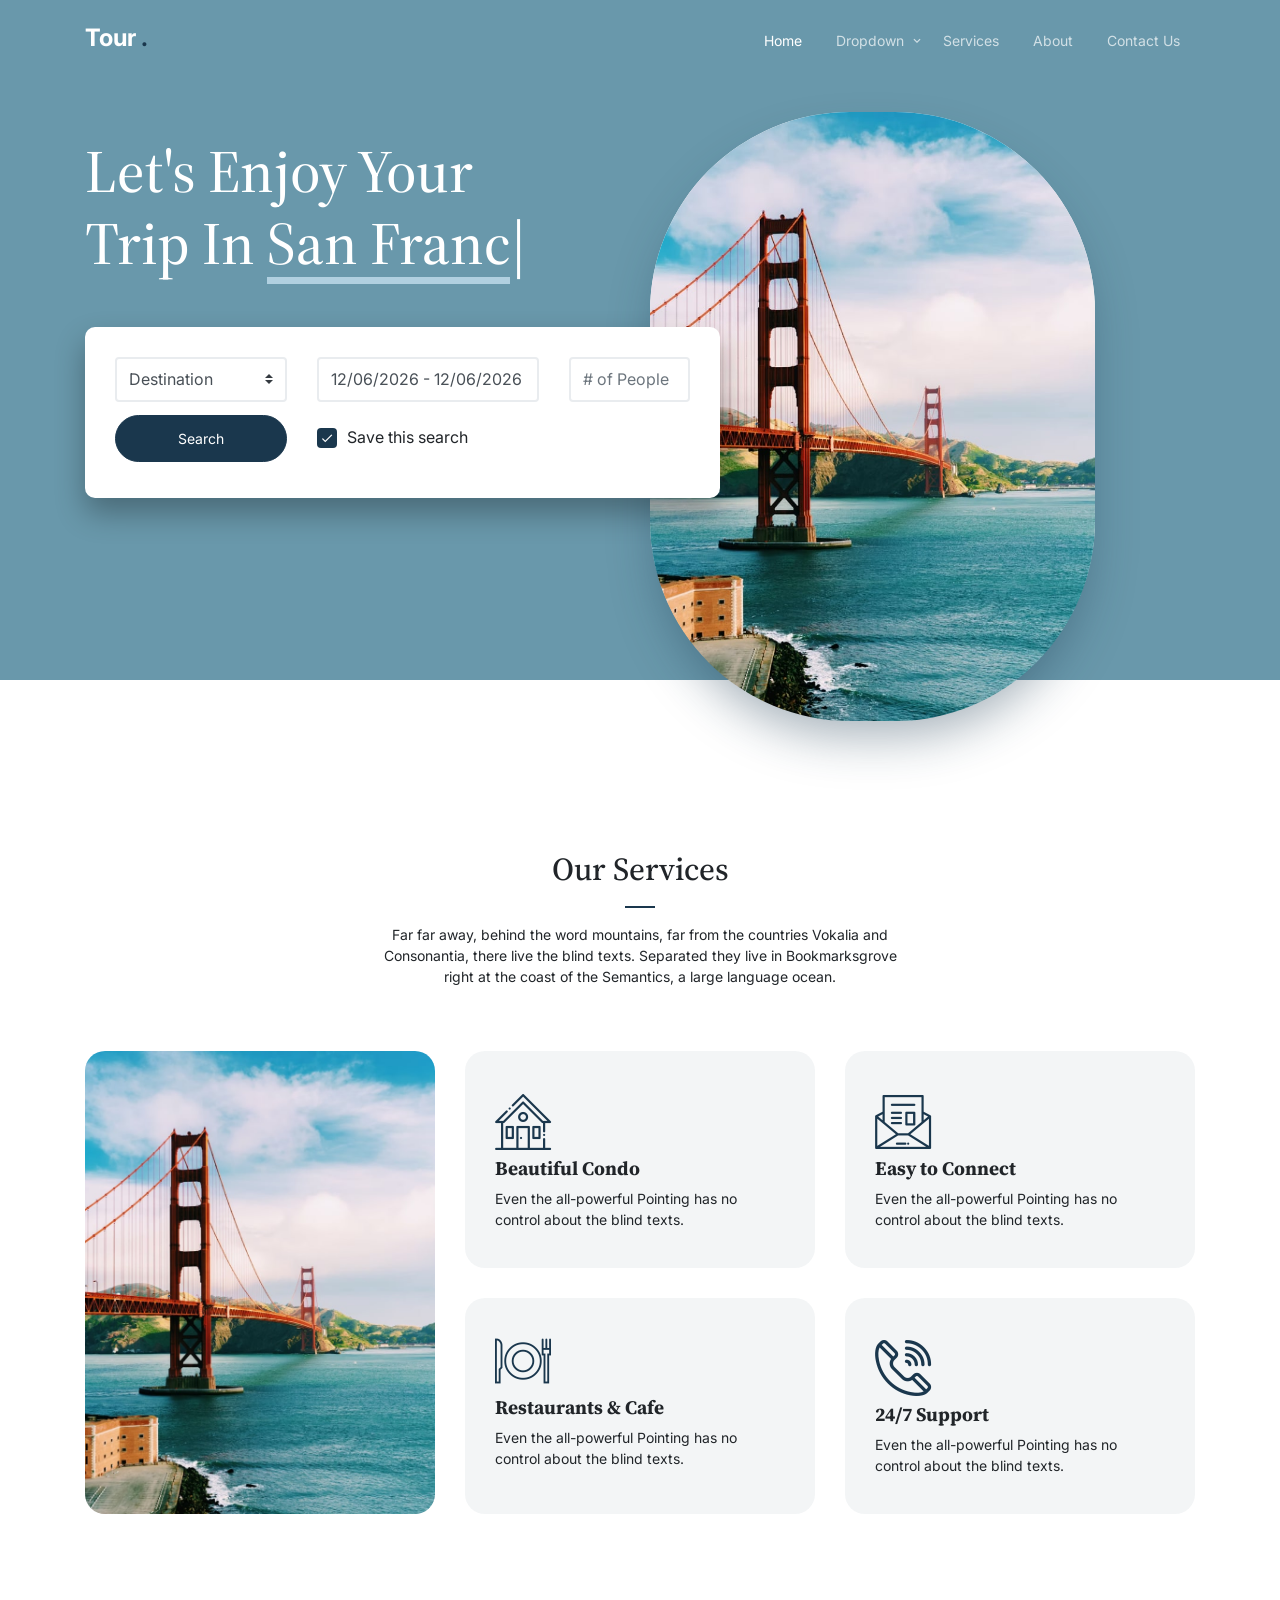
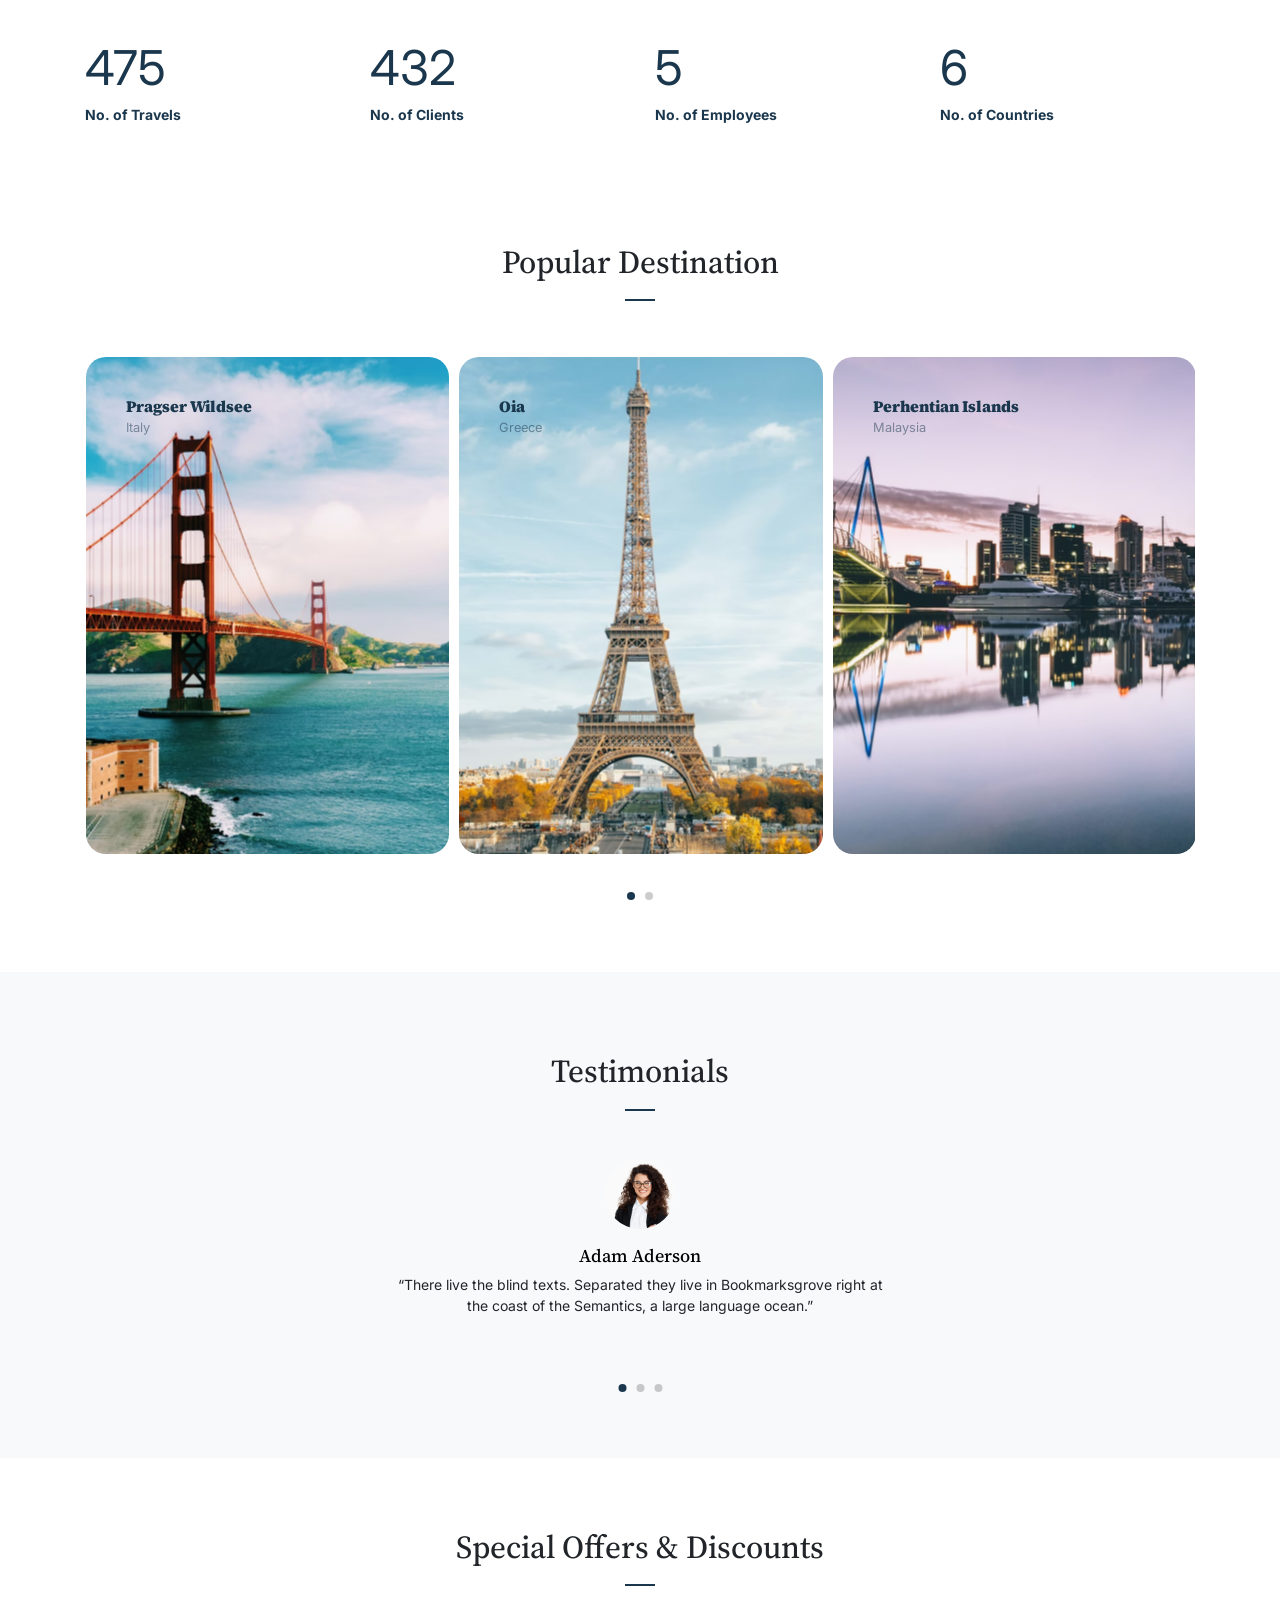
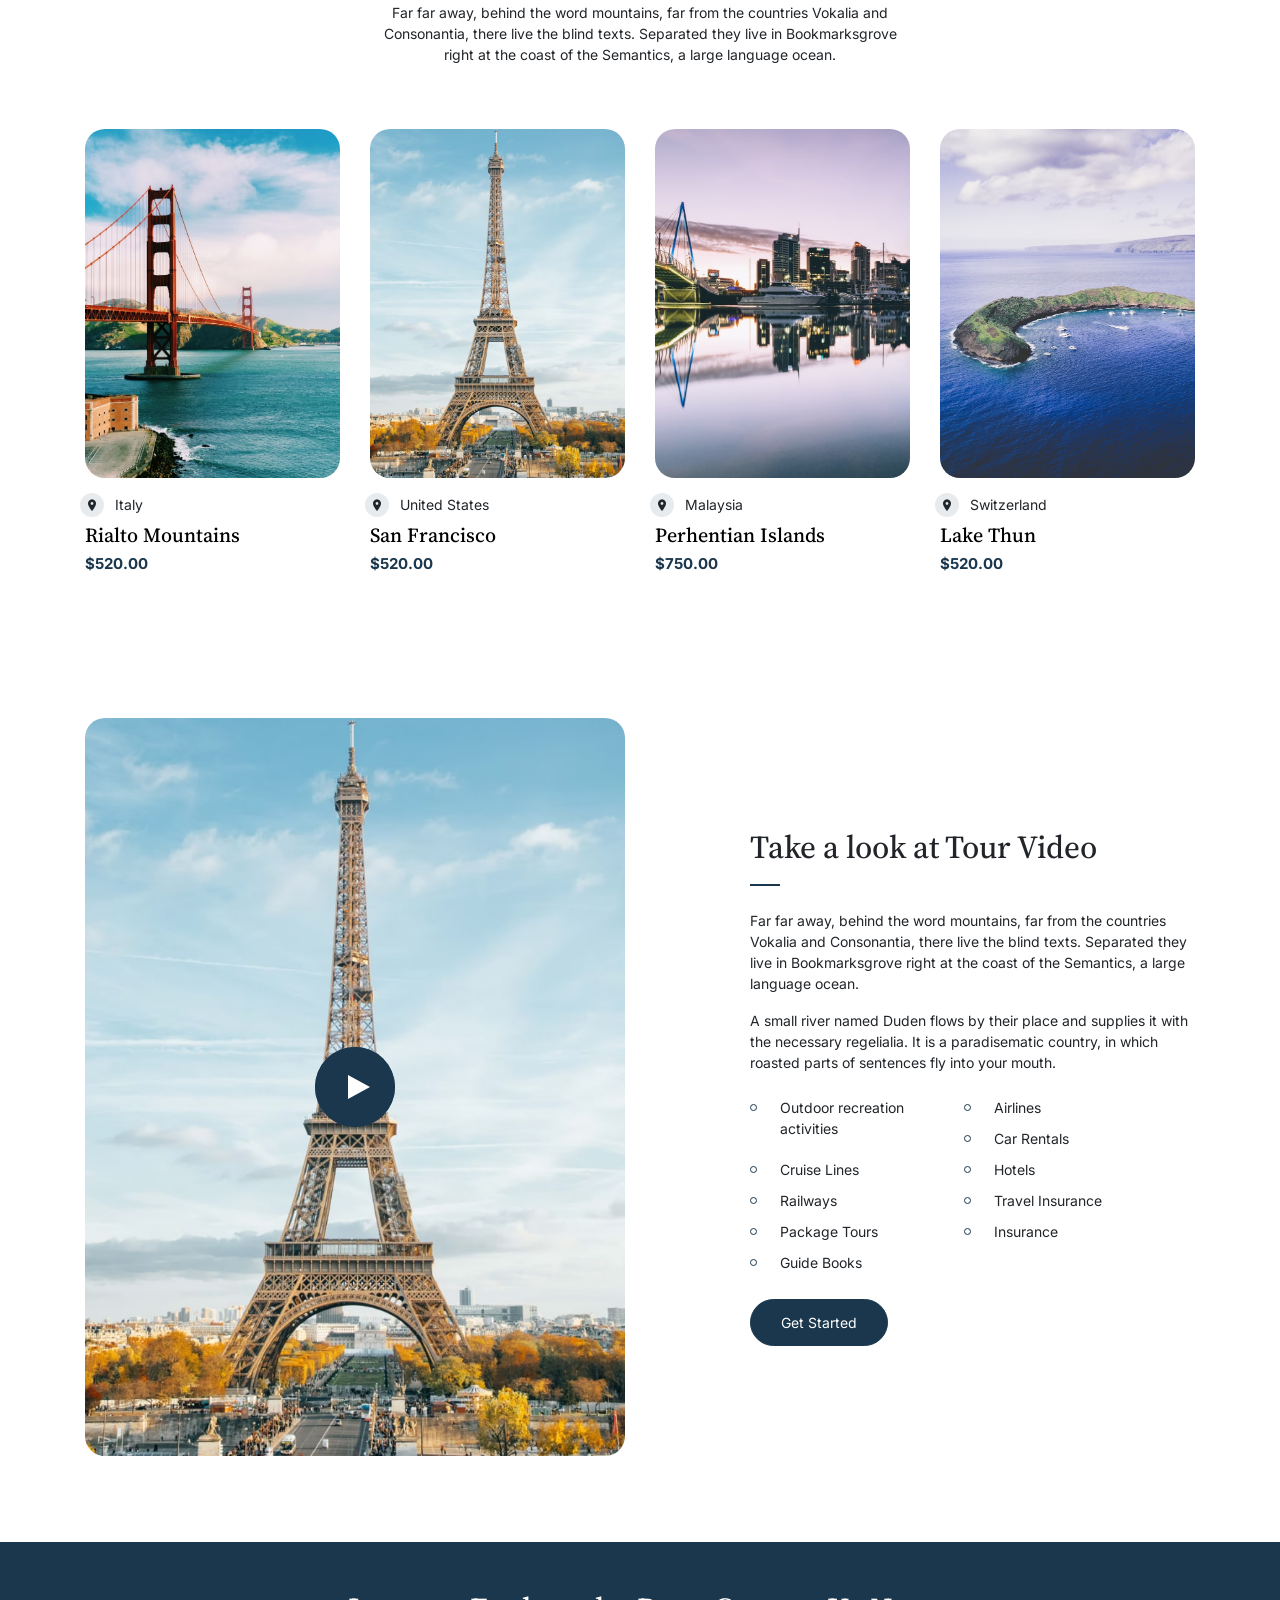
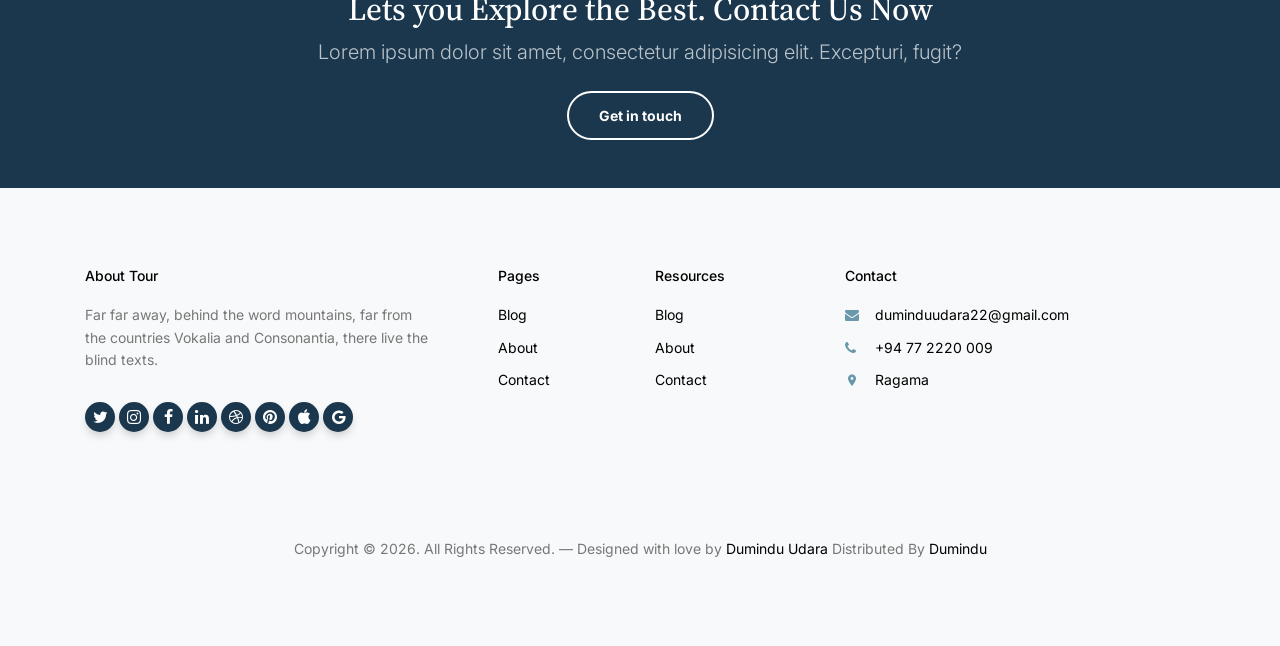
==== commit ebf4ea18: "Update index.html" ====
--- a/index.html
+++ b/index.html
@@ -98,6 +98,7 @@
 												<option value="">Israel</option>
 												<option value="">China</option>
 												<option value="">Russia</option>
+                                                <option value="">Sri Lanka</option>
 											</select>
                                         </div>
                                         <div class="col-sm-12 col-md-6 mb-3 mb-lg-0 col-lg-5">
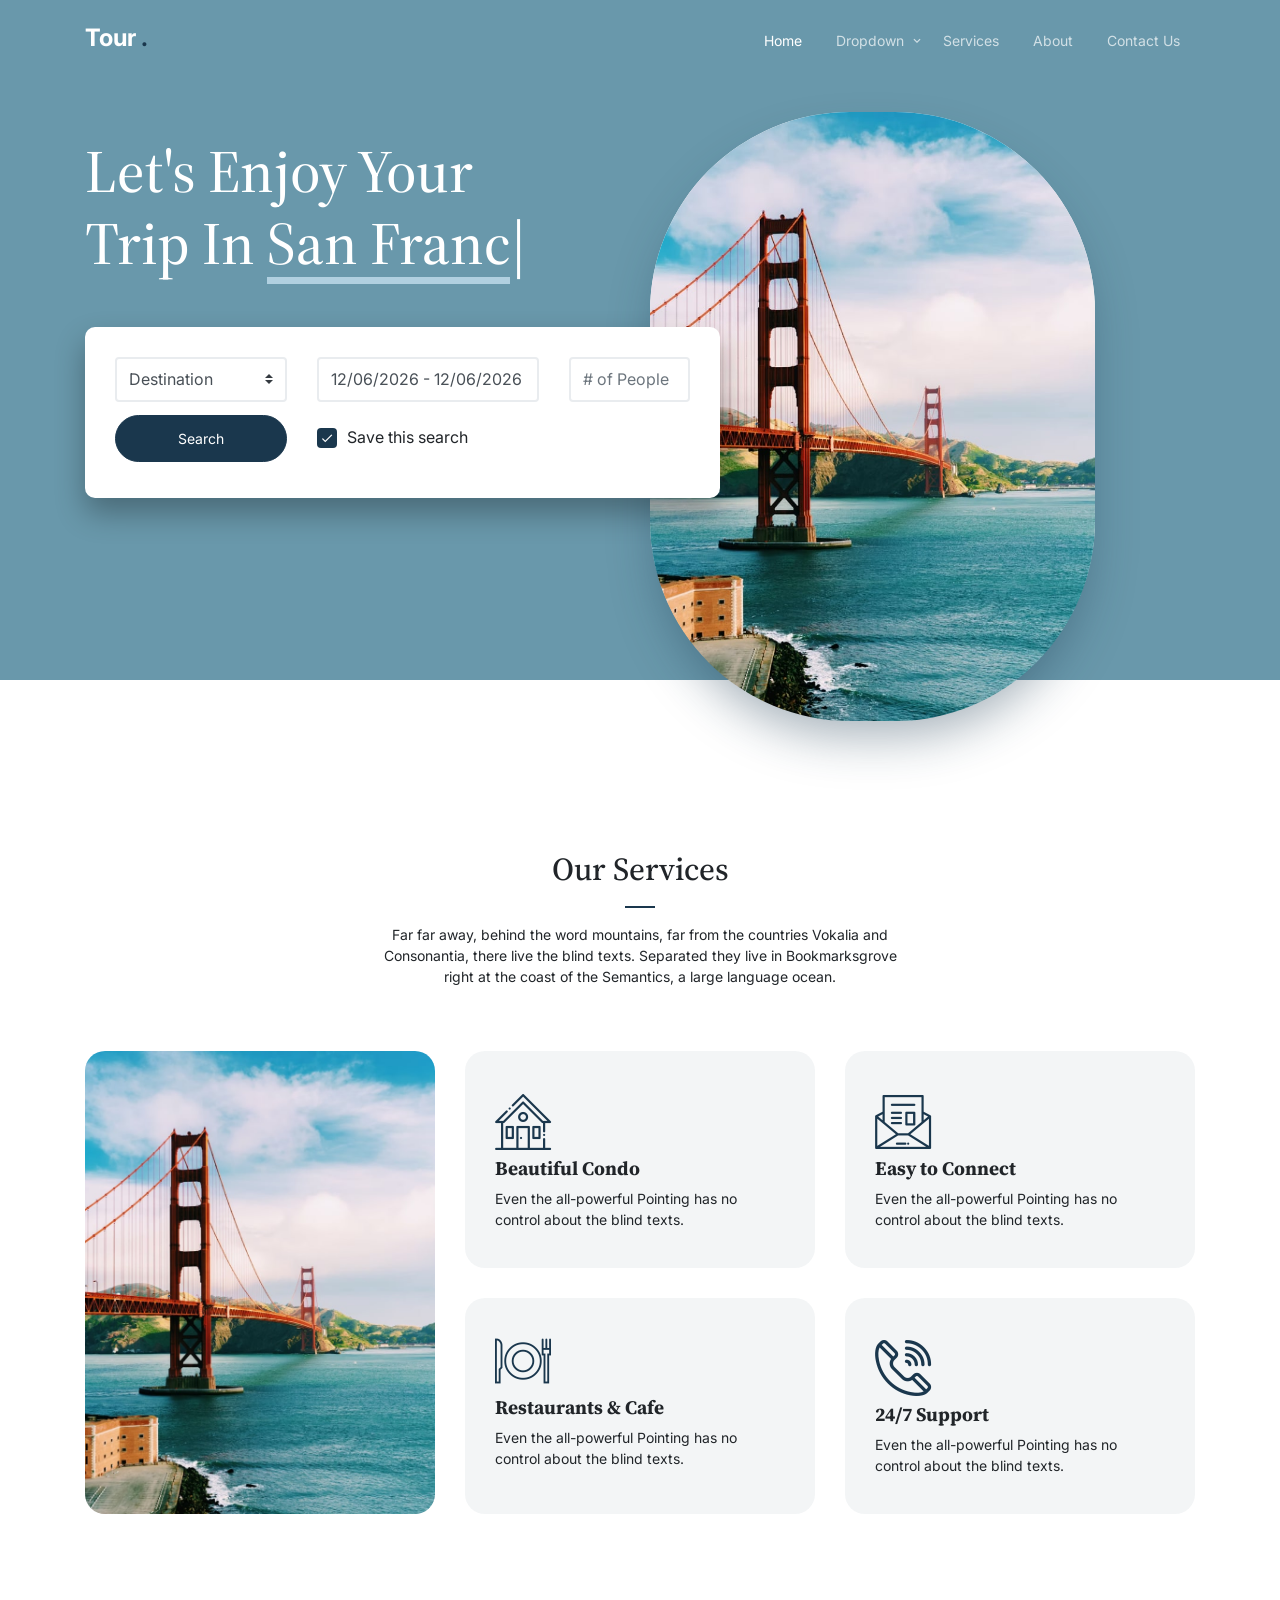
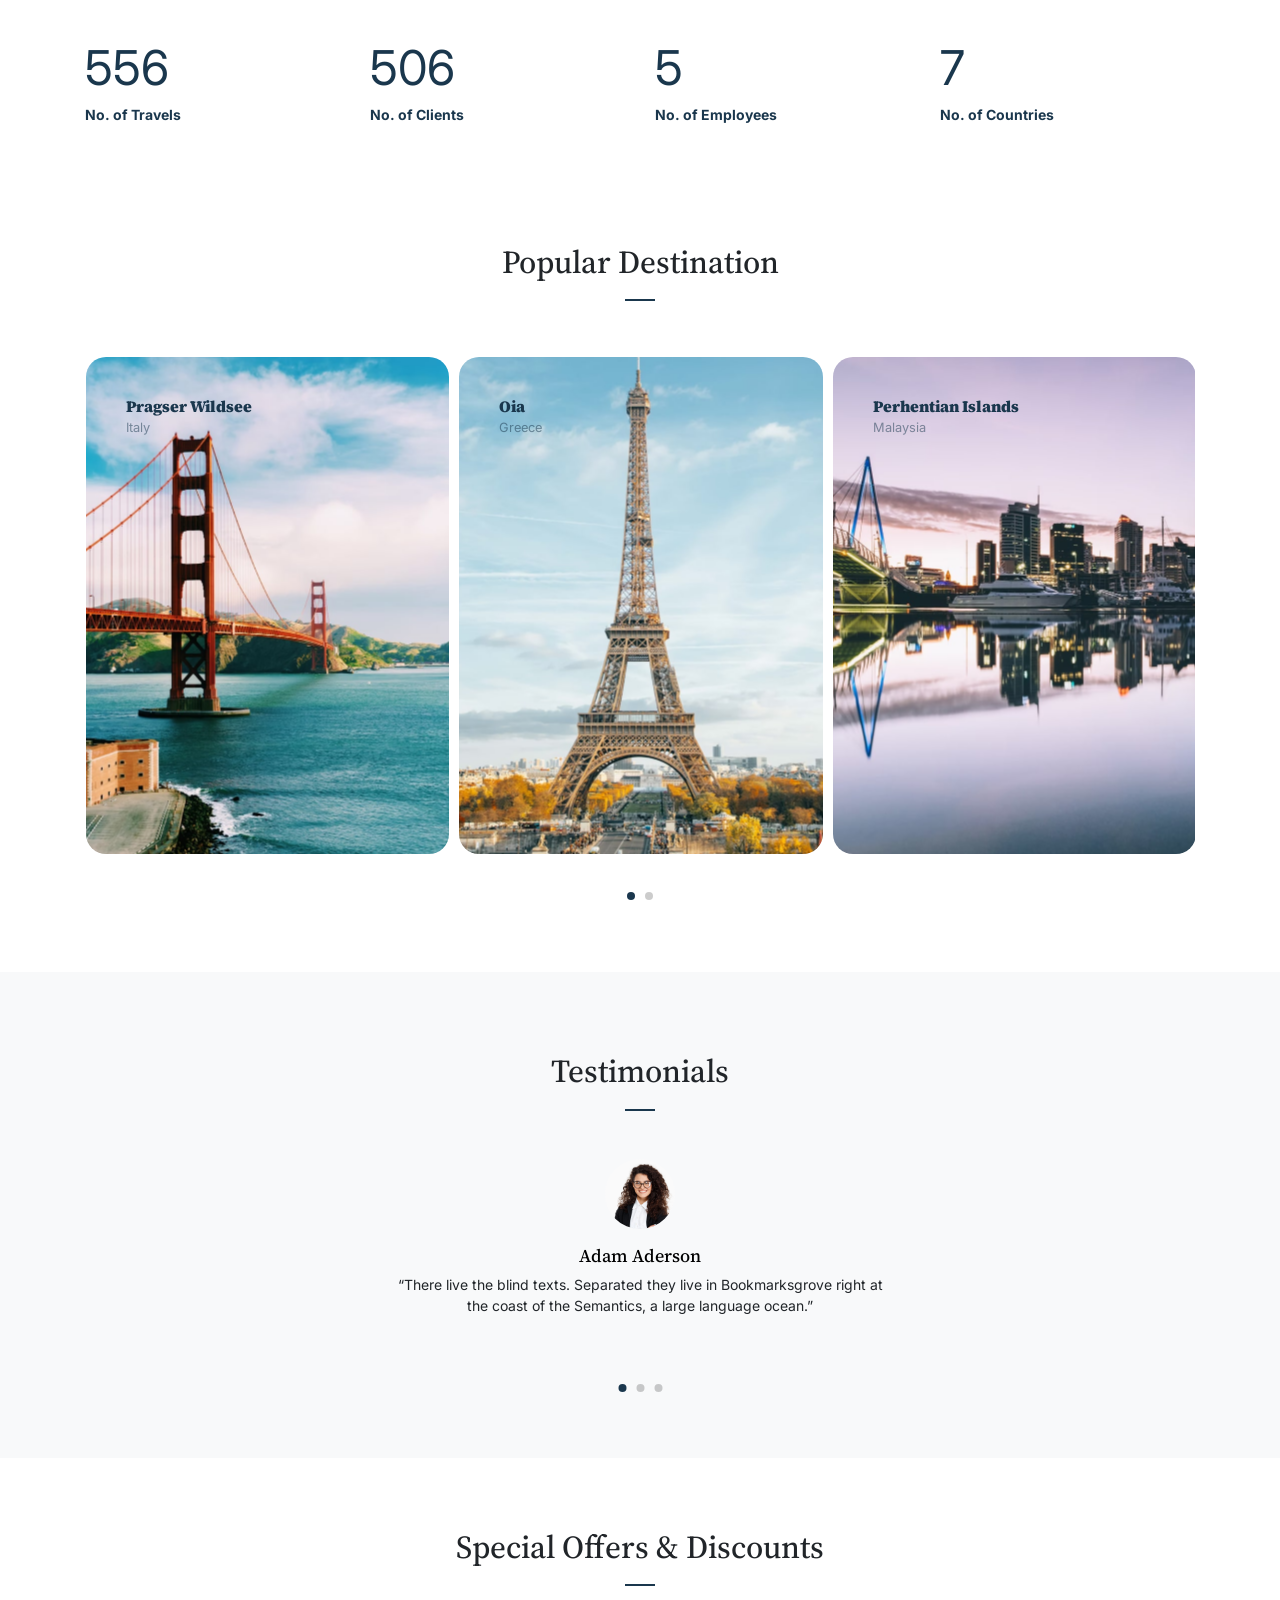
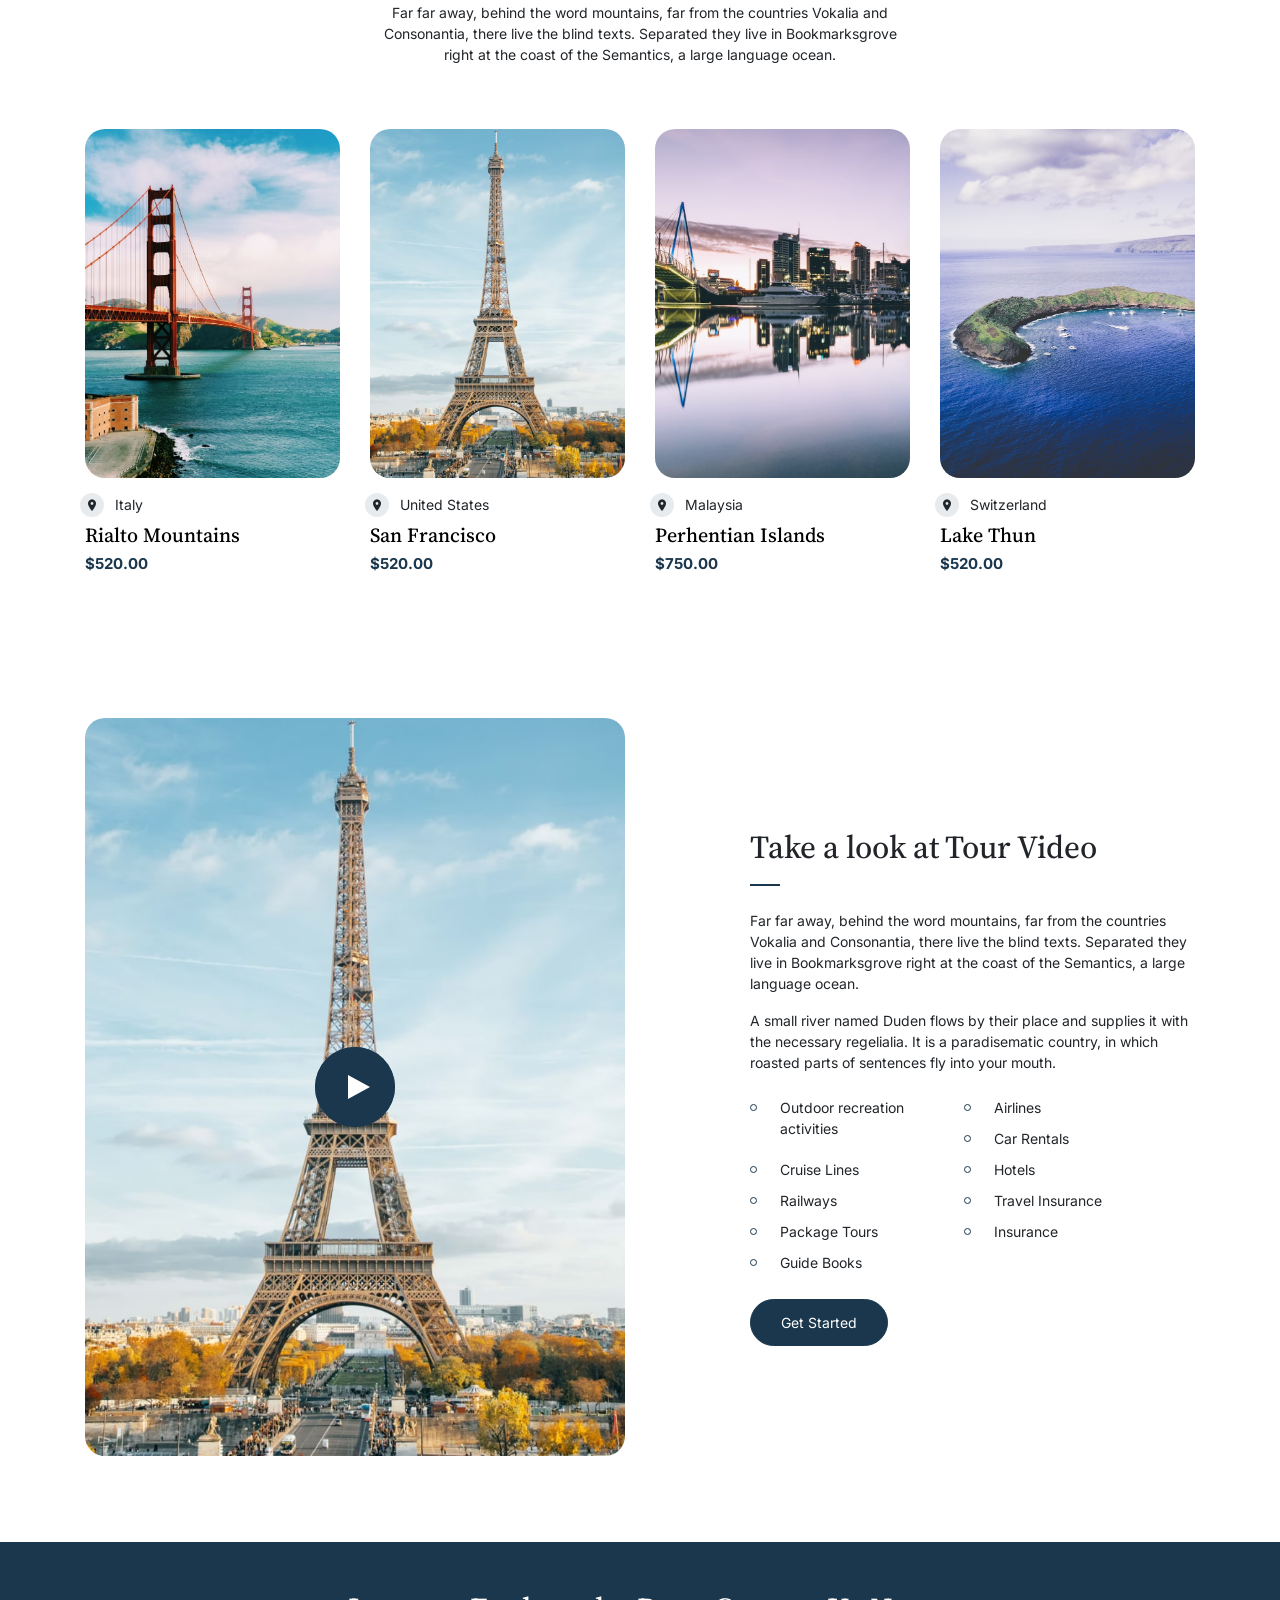
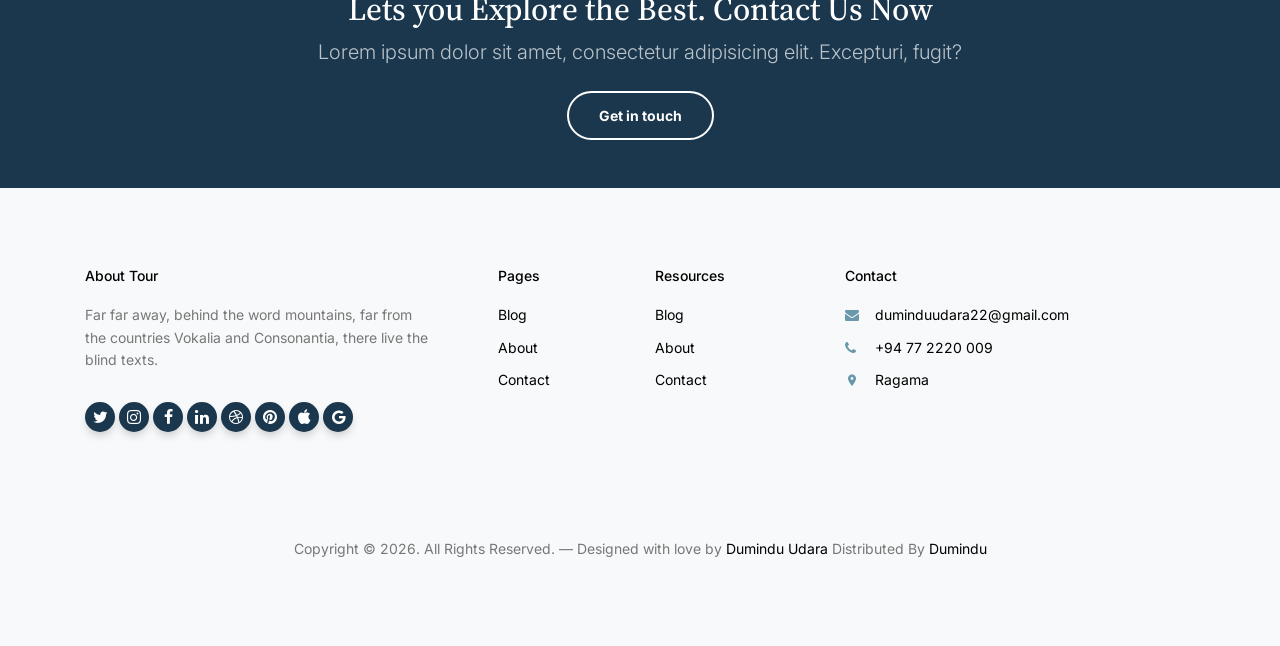
==== commit c4633f8e: "Update index.html" ====
--- a/index.html
+++ b/index.html
@@ -99,6 +99,7 @@
 												<option value="">China</option>
 												<option value="">Russia</option>
                                                 <option value="">Sri Lanka</option>
+                                                <option value="">India</option>
 											</select>
                                         </div>
                                         <div class="col-sm-12 col-md-6 mb-3 mb-lg-0 col-lg-5">
